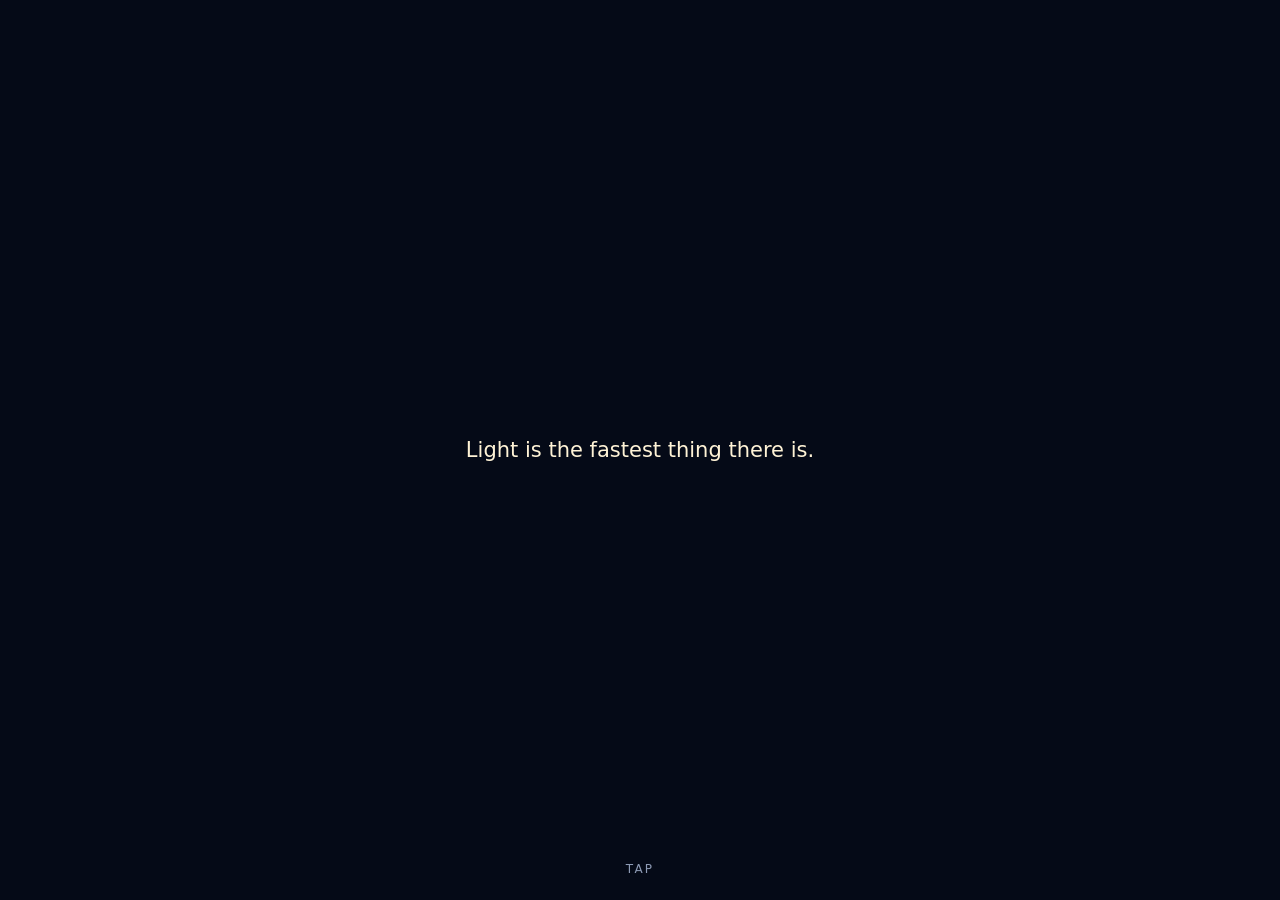
==== lightlag.html @ 833a3158 "LIGHT LAG initial build: sim port, renderer, 8 levels, finale, tests" ====
<!doctype html>
<html lang="en">
<head>
<meta charset="utf-8">
<meta name="viewport" content="width=device-width, initial-scale=1, maximum-scale=1, user-scalable=no, viewport-fit=cover">
<meta name="color-scheme" content="dark">
<title>LIGHT LAG</title>
<style>
:root {
  --bg: #050a17; --panel: #0c1428; --panel2: #121c35; --line: rgba(160,185,230,0.16);
  --text: #dfe6f2; --dim: #8e9bb5; --gold: #f3d68c; --home: #fff3d6; --violet: #b993ff; --teal: #4fd8c8;
  --amber: #ffb547; --blue: #a8d2ff;
  --sat: env(safe-area-inset-top, 0px); --sab: env(safe-area-inset-bottom, 0px);
  --sal: env(safe-area-inset-left, 0px); --sar: env(safe-area-inset-right, 0px);
}
* { box-sizing: border-box; -webkit-tap-highlight-color: transparent; }
html, body { margin: 0; height: 100%; background: var(--bg); color: var(--text); overflow: hidden; }
body { font: 15px/1.4 system-ui, -apple-system, "Segoe UI", Roboto, "Helvetica Neue", sans-serif; -webkit-user-select: none; user-select: none; touch-action: manipulation; overscroll-behavior: none; }
button { font: inherit; color: inherit; background: none; border: 0; padding: 0; cursor: pointer; touch-action: manipulation; }
button:disabled { cursor: default; opacity: 0.4; }
.hidden { display: none !important; }
#app { position: fixed; inset: 0; display: flex; flex-direction: column; padding: var(--sat) var(--sar) var(--sab) var(--sal); max-width: 560px; margin: 0 auto; }
#top { height: 48px; flex: none; display: flex; align-items: center; gap: 8px; padding: 0 4px 0 12px; }
#lvlname { flex: 1; min-width: 0; text-align: left; font-weight: 650; font-size: 15px; white-space: nowrap; overflow: hidden; text-overflow: ellipsis; height: 44px; }
#lvlname .n { color: var(--dim); font-weight: 500; margin-right: 6px; }
#year { font-variant-numeric: tabular-nums; letter-spacing: 0.08em; font-size: 13px; color: var(--dim); white-space: nowrap; }
#year b { color: var(--home); font-size: 18px; letter-spacing: 0.02em; margin-left: 2px; display: inline-block; min-width: 2ch; text-align: right; }
#year.bump b { animation: bump 0.4s ease; }
@keyframes bump { 0% { transform: translateY(-4px); opacity: 0.2; } 100% { transform: none; opacity: 1; } }
.iconbtn { width: 44px; height: 44px; font-size: 20px; border-radius: 12px; }
.iconbtn:active { background: var(--panel2); }
#obj { flex: none; text-align: left; padding: 2px 14px 6px; min-height: 30px; color: var(--text); font-size: 15px; }
#obj .i { color: var(--dim); font-size: 13px; margin-left: 4px; border: 1px solid var(--line); border-radius: 9px; padding: 0 6px; }
#boardwrap { flex: 1 1 auto; min-height: 160px; position: relative; display: flex; align-items: center; justify-content: center; }
#board { display: block; touch-action: none; }
#coach { position: absolute; left: 10px; right: 10px; top: 4px; background: rgba(12,20,40,0.94); border: 1px solid rgba(255,243,214,0.35); color: var(--home); border-radius: 14px; padding: 10px 14px; font-size: 15px; line-height: 1.35; box-shadow: 0 6px 24px rgba(0,0,0,0.5); animation: fadein 0.3s ease; z-index: 2; }
#coach .more { display: block; color: var(--dim); font-size: 12px; margin-top: 4px; letter-spacing: 0.04em; }
#coach.tap { cursor: pointer; }
#toast { position: absolute; bottom: 6px; left: 50%; transform: translateX(-50%); background: rgba(12,20,40,0.94); border: 1px solid var(--line); border-radius: 12px; padding: 8px 12px; font-size: 15px; color: var(--text); max-width: 92%; text-align: center; pointer-events: none; animation: fadein 0.2s ease; z-index: 2; }
@keyframes fadein { from { opacity: 0; transform: translateY(4px); } to { opacity: 1; } }
#toast { transform: translateX(-50%); }
#dock { flex: none; padding: 4px 10px 8px; display: flex; flex-direction: column; gap: 6px; }
#log { display: flex; align-items: center; gap: 8px; text-align: left; min-height: 44px; padding: 4px 8px; border-radius: 12px; background: rgba(12,20,40,0.6); border: 1px solid var(--line); }
#log .sym { color: var(--home); opacity: 0.8; flex: none; }
#logtext { flex: 1; min-width: 0; font-size: 15px; color: #c9d3e6; line-height: 1.3; display: -webkit-box; -webkit-line-clamp: 2; -webkit-box-orient: vertical; overflow: hidden; }
#logtext.fresh { animation: fadein 0.35s ease; }
#logact:empty { display: none; }
#logact { flex: none; }
#logact button { min-height: 36px; padding: 0 10px; border-radius: 10px; background: var(--home); color: #1b1408; font-weight: 700; font-size: 13px; }
#outbox, #chips { display: flex; flex-wrap: nowrap; gap: 6px; overflow-x: auto; scrollbar-width: none; -webkit-overflow-scrolling: touch; }
#outbox::-webkit-scrollbar, #chips::-webkit-scrollbar { display: none; }
#outbox > *, #chips > * { flex: none; }
#chips > .answerBtn { flex: 1; }
#outbox:empty, #chips:empty { display: none; }
.chip { min-height: 44px; min-width: 44px; justify-content: center; padding: 0 14px; border-radius: 22px; border: 1px solid var(--line); background: var(--panel); font-size: 15px; font-weight: 600; display: inline-flex; align-items: center; gap: 6px; }
.chip.on { background: var(--gold); color: #241a00; border-color: var(--gold); }
.chip.violet { border-color: rgba(185,147,255,0.6); color: #e2d4ff; }
.chip.violet.on { background: var(--violet); color: #1b0f33; }
.chip.blue { border-color: rgba(168,210,255,0.6); color: var(--blue); }
.chip.out { background: rgba(243,214,140,0.08); border-color: rgba(243,214,140,0.45); color: var(--gold); font-weight: 600; padding-right: 4px; }
.chip.out .x { width: 36px; height: 36px; display: inline-flex; align-items: center; justify-content: center; border-radius: 18px; color: var(--dim); font-size: 16px; }
.chip.out .x:active { background: rgba(255,255,255,0.08); }
.chip:active { filter: brightness(1.25); }
#primaryRow { display: flex; gap: 8px; }
.primary { flex: 1; height: 54px; border-radius: 16px; background: var(--home); color: #1b1408; font-weight: 800; font-size: 17px; letter-spacing: 0.08em; box-shadow: 0 0 0 1px rgba(255,243,214,0.4), 0 6px 22px rgba(255,236,200,0.12); }
.primary.tx { background: var(--gold); }
.primary.pend { background: #dbe8ff; }
.primary.listen { background: #c9f2dd; }
.primary.pulse { animation: pulse 1.2s ease-in-out infinite; }
@keyframes pulse { 50% { box-shadow: 0 0 0 4px rgba(255,243,214,0.55), 0 0 28px rgba(255,236,200,0.4); } }
.primary:active { transform: scale(0.985); }
.secondary { width: 64px; height: 54px; border-radius: 16px; background: var(--panel2); border: 1px solid var(--line); font-size: 15px; letter-spacing: -0.1em; color: var(--home); }
.answerBtn { height: 48px; border-radius: 14px; border: 1px solid rgba(168,210,255,0.6); color: var(--blue); background: rgba(168,210,255,0.08); font-weight: 700; letter-spacing: 0.04em; width: 100%; }
/* sheet */
#sheetBack { position: fixed; inset: 0; background: rgba(0,0,0,0.45); z-index: 10; animation: fadein 0.2s ease; }
#sheet { position: fixed; left: 0; right: 0; bottom: 0; z-index: 11; max-width: 560px; margin: 0 auto; max-height: 72%; display: flex; flex-direction: column; background: var(--panel); border-top: 1px solid var(--line); border-radius: 20px 20px 0 0; padding: 6px 16px calc(14px + var(--sab)); animation: up 0.25s cubic-bezier(.2,.8,.2,1); box-shadow: 0 -10px 40px rgba(0,0,0,0.5); }
@keyframes up { from { transform: translateY(40px); opacity: 0; } to { transform: none; opacity: 1; } }
#sheetGrip { width: 40px; height: 4px; border-radius: 2px; background: var(--line); margin: 4px auto 10px; flex: none; }
#sheetBody { overflow-y: auto; -webkit-overflow-scrolling: touch; user-select: text; -webkit-user-select: text; }
#sheetBody h2 { font-size: 18px; margin: 2px 0 6px; font-weight: 700; }
#sheetBody h2 .k { font-size: 12px; font-weight: 600; letter-spacing: 0.1em; color: var(--dim); display: block; margin-bottom: 2px; text-transform: uppercase; }
#sheetBody p { margin: 6px 0; color: #c9d3e6; }
#sheetBody .age { color: var(--home); }
#sheetBody .rule { border-left: 2px solid var(--violet); padding-left: 10px; color: #e2d4ff; }
#sheetBody .tagline { color: var(--gold); font-size: 14px; }
.menu { display: flex; flex-direction: column; gap: 6px; }
.menu button, .sheetBtn { min-height: 48px; text-align: left; padding: 0 14px; border-radius: 12px; background: var(--panel2); border: 1px solid var(--line); font-size: 15px; display: flex; align-items: center; justify-content: space-between; }
.menu button .v { color: var(--dim); font-size: 14px; }
.btnrow { display: flex; gap: 8px; margin-top: 12px; }
.btnrow button { flex: 1; min-height: 50px; border-radius: 14px; font-weight: 700; background: var(--panel2); border: 1px solid var(--line); }
.btnrow button.go { background: var(--home); color: #1b1408; border-color: transparent; }
.btnrow button.blue { background: var(--blue); color: #0b1a2e; border-color: transparent; }
.loglist { font-size: 14px; }
.loglist div { padding: 6px 0; border-bottom: 1px solid rgba(160,185,230,0.07); color: #c9d3e6; }
.loglist .y { color: var(--dim); font-variant-numeric: tabular-nums; font-size: 12px; margin-right: 8px; }
.codex div { padding: 8px 0; border-bottom: 1px solid rgba(160,185,230,0.07); }
.codex b { display: block; color: var(--home); font-size: 14px; }
.codex .locked { color: var(--dim); }
.lv { display: flex; flex-direction: column; gap: 6px; }
.lv button { min-height: 50px; text-align: left; padding: 0 14px; border-radius: 12px; background: var(--panel2); border: 1px solid var(--line); display: flex; align-items: center; gap: 10px; }
.lv .act { font-size: 11px; letter-spacing: 0.12em; color: var(--dim); margin: 8px 0 0 4px; text-transform: uppercase; }
.lv .num { color: var(--dim); width: 1.4em; font-variant-numeric: tabular-nums; }
.lv .done { margin-left: auto; color: var(--teal); }
.hints p { padding: 8px 12px; background: var(--panel2); border-radius: 10px; }
/* overlay cards */
#overlay { position: fixed; inset: 0; z-index: 20; background: var(--bg); display: flex; flex-direction: column; align-items: center; justify-content: center; padding: calc(24px + var(--sat)) 24px calc(24px + var(--sab)); text-align: center; animation: fadein 0.4s ease; }
#overlay.tapcard { cursor: pointer; }
.card { max-width: 420px; width: 100%; display: flex; flex-direction: column; align-items: center; gap: 14px; }
.card .line { font-size: 21px; line-height: 1.35; color: var(--home); animation: fadein 0.8s ease both; font-weight: 400; }
.card .sub { font-size: 16px; color: #c9d3e6; animation: fadein 0.8s ease both; }
.card .kicker { font-size: 12px; letter-spacing: 0.22em; color: var(--dim); text-transform: uppercase; }
.card .title { font-size: 40px; letter-spacing: 0.32em; font-weight: 300; color: var(--home); margin-right: -0.32em; text-shadow: 0 0 30px rgba(255,236,200,0.35); }
.card .ttl2 { font-size: 26px; font-weight: 600; color: var(--home); }
.tapmore { position: absolute; bottom: calc(22px + var(--sab)); left: 0; right: 0; font-size: 12px; letter-spacing: 0.18em; color: var(--dim); text-transform: uppercase; animation: breathe 2.4s ease-in-out infinite; }
@keyframes breathe { 50% { opacity: 0.35; } }
.bigbtn { min-height: 54px; padding: 0 28px; border-radius: 16px; background: var(--home); color: #1b1408; font-weight: 800; letter-spacing: 0.08em; font-size: 16px; }
.ghostbtn { min-height: 48px; padding: 0 18px; border-radius: 14px; border: 1px solid var(--line); color: var(--text); }
.win { max-width: 440px; width: 100%; display: flex; flex-direction: column; gap: 10px; align-items: stretch; max-height: 100%; overflow-y: auto; justify-content: center; }
.win .head { font-size: 13px; letter-spacing: 0.22em; color: var(--teal); text-transform: uppercase; }
.win .when { font-size: 18px; color: var(--home); line-height: 1.35; }
.win .when b { color: var(--gold); font-weight: 700; }
.win .end { font-size: 15px; color: #c9d3e6; font-style: italic; }
.replay { position: relative; width: 100%; flex: 0 1 auto; display: flex; flex-direction: column; gap: 8px; align-items: center; }
.replay canvas { border-radius: 14px; background: #050a17; border: 1px solid var(--line); }
.seg { display: flex; border: 1px solid var(--line); border-radius: 12px; overflow: hidden; }
.seg button { min-height: 40px; padding: 0 12px; font-size: 12px; font-weight: 700; letter-spacing: 0.1em; color: var(--dim); }
.seg button.on { background: var(--panel2); color: var(--home); }
.scrub { display: flex; align-items: center; gap: 10px; width: 100%; }
.scrub input { flex: 1; accent-color: #fff3d6; height: 32px; }
.scrub .y { font-variant-numeric: tabular-nums; font-size: 13px; color: var(--dim); min-width: 5.5em; text-align: right; }
.rlabel { font-size: 12px; color: var(--dim); min-height: 1.2em; }
.stampwrap { position: relative; padding: 26px 22px; border: 1px solid var(--line); border-radius: 6px; background: #0b1224; width: 100%; max-width: 360px; text-align: left; }
.stampwrap .doc { font-family: ui-monospace, Menlo, Consolas, monospace; font-size: 13px; color: #b9c4d9; line-height: 1.6; }
.stamp { position: absolute; right: 12px; top: 40%; transform: rotate(-12deg) scale(1); border: 3px solid currentColor; color: #ff9d8a; padding: 6px 10px; font-weight: 900; letter-spacing: 0.12em; font-size: 17px; border-radius: 6px; animation: stamp 0.45s cubic-bezier(.3,1.6,.5,1) both; animation-delay: 0.6s; background: rgba(11,18,36,0.6); }
.stamp.blue { color: #9fd0ff; } .stamp.gold { color: var(--gold); }
@keyframes stamp { from { transform: rotate(-12deg) scale(2.4); opacity: 0; } to { transform: rotate(-12deg) scale(1); opacity: 1; } }
.wave { width: 100%; max-width: 360px; height: 80px; }
.caption { font-size: 14px; color: var(--dim); font-style: italic; }
.found { font-size: 13px; letter-spacing: 0.14em; color: var(--teal); text-transform: uppercase; }
.credits .line { font-size: 17px; }
.credits .title { font-size: 34px; }
@media (prefers-reduced-motion: reduce) { * { animation-duration: 0.01ms !important; animation-iteration-count: 1 !important; } }
body.reduced * { animation-duration: 0.01ms !important; animation-iteration-count: 1 !important; }
@media (max-height: 620px) { #obj { min-height: 24px; padding-bottom: 2px; } .primary, .secondary { height: 48px; } #log { min-height: 44px; } }

</style>
</head>
<body>
<div id="app">
  <header id="top">
    <button id="lvlname" class="ghost" aria-label="Level"></button>
    <div id="year" aria-live="polite">YEAR <b>0</b></div>
    <button id="menuBtn" class="iconbtn" aria-label="Menu">&#9776;</button>
  </header>
  <button id="obj" class="ghost"></button>
  <div id="boardwrap">
    <canvas id="board" aria-label="Board"></canvas>
    <div id="coach" class="hidden"></div>
    <div id="toast" class="hidden"></div>
  </div>
  <div id="dock">
    <button id="log" class="ghost"><span class="sym">&#8961;</span><span id="logtext"></span><span id="logact"></span></button>
    <div id="outbox"></div>
    <div id="chips"></div>
    <div id="primaryRow">
      <button id="primary" class="primary">WAIT &#9656;</button>
      <button id="ff" class="secondary" aria-label="Until news">&#9656;&#9656;</button>
    </div>
  </div>
</div>
<div id="sheetBack" class="hidden"></div>
<div id="sheet" class="hidden" role="dialog"><div id="sheetGrip"></div><div id="sheetBody"></div></div>
<div id="overlay" class="hidden"></div>
<script>
"use strict";
const LEVELS_JSON = [{"n":1,"act":1,"name":"As It Was","R":4,"drones":{"A":[-1,1]},"derelicts":[{"id":"D1","pos":[2,-3],"dir":"SE","period":3,"first":2},{"id":"D2","pos":[-4,5],"dir":"NE","period":3,"first":8}],"objective":{"type":"tag_any","text":"Tag a derelict."},"test_plans":{"naive: aim at what you see":[[0,"MOVE","A",[2,-4]]],"naive, then corrected at y2":[[0,"MOVE","A",[2,-4]],[2,"MOVE","A",[2,-1]]],"reference: wait for projection":[[2,"MOVE","A",[2,0]]],"second chance only (D2)":[[0,"MOVE","A",[2,-4]],[12,"MOVE","A",[2,-1]]]}},{"n":2,"act":1,"name":"Closer Than It Looks","R":4,"drones":{"A":[-1,0],"B":[-2,4]},"derelicts":[{"id":"D1","pos":[1,-4],"dir":"SE","period":3,"first":3},{"id":"D2","pos":[1,0],"dir":"SW","period":3,"first":3}],"watchers":[{"id":"m0","pos":[-3,-1],"kind":"mirror","hidden":true}],"objective":{"type":"tag","ids":["D1","D2"],"text":"Tag both derelicts."},"test_plans":{"naive: aim at what you see (y5)":[[5,"MOVE","A",[1,-3]],[5,"MOVE","B",[-1,2]]],"reference":[[6,"MOVE","B",[-3,4]],[7,"MOVE","A",[1,0]]]}},{"n":3,"act":1,"name":"Chorus","R":4,"drones":{"A":[-1,0],"B":[2,2]},"receivers":[{"id":"X","cell":[3,-1],"need":2}],"watchers":[{"id":"m1","pos":[-2,-1],"kind":"mirror","hidden":true}],"objective":{"type":"rec","id":"X","text":"Wake the old relay: two signals must reach it in the same year."},"test_plans":{"naive: flash both now":[[0,"FLASH","A",null],[0,"FLASH","B",null]],"reference":[[0,"FLASH","B",null],[2,"FLASH","A",null]]}},{"n":4,"act":1,"name":"Filed Noise","R":4,"drones":{"A":[0,-2],"B":[-2,3],"C":[3,1]},"derelicts":[{"id":"D","pos":[-3,-1],"dir":"E","period":3,"first":2}],"receivers":[{"id":"X","ride":"D","need":3}],"watchers":[{"id":"m2","pos":[-3,0],"kind":"mirror","hidden":true},{"id":"m3","pos":[2,2],"kind":"mirror","hidden":true}],"objective":{"type":"rec","id":"X","text":"A relay rides this derelict. Three signals, one year."},"test_plans":{"naive: flash all at y5":[[5,"FLASH","A",null],[5,"FLASH","B",null],[5,"FLASH","C",null]],"reference (sends after projection)":[[5,"FLASH","C",null],[6,"FLASH","B",null],[9,"FLASH","A",null]]}},{"n":5,"act":2,"name":"Standing","R":4,"drones":{},"watchers":[{"id":"P","pos":[3,-3],"kind":"precedent"},{"id":"S","pos":[-3,1],"kind":"sign"}],"objective":{"type":"sign","text":"Ask both watchers. Collect both signatures."},"test_plans":{"naive: ask both at once":[[0,"PING","HOME","P"],[0,"PING","HOME","S"]],"wrong order":[[0,"PING","HOME","S"],[1,"PING","HOME","P"]],"reference":[[0,"PING","HOME","P"],[1,"PING","HOME","S"]]}},{"n":6,"act":2,"name":"No Universal Now","R":4,"drones":{"X":[4,-4],"Y":[0,-1]},"watchers":[{"id":"P","pos":[3,-3],"kind":"precedent"},{"id":"Q","pos":[0,-3],"kind":"precedent"}],"objective":{"type":"sign","text":"Each insists on being asked first. Satisfy both."},"test_plans":{"naive: both drones now":[[0,"FLASH","X","P"],[0,"FLASH","Y","Q"]],"Home asks both, P first":[[0,"PING","HOME","P"],[1,"PING","HOME","Q"]],"Home asks both, Q first":[[0,"PING","HOME","Q"],[1,"PING","HOME","P"]],"one drone does both":[[0,"FLASH","X","P"],[0,"MOVE","X",[1,-3]],[9,"FLASH","X","Q"]],"reference":[[0,"FLASH","X","P"],[2,"FLASH","Y","Q"]],"alt: drone + Home":[[0,"FLASH","X","P"],[3,"PING","HOME","Q"]]}},{"n":7,"act":2,"name":"The Knot","R":4,"drones":{"X":[2,-4],"Y":[0,-1],"Z":[4,-1]},"watchers":[{"id":"P","pos":[2,-3],"kind":"precedent"},{"id":"Q","pos":[0,-2],"kind":"precedent"},{"id":"R","pos":[3,-1],"kind":"precedent","split":{"tick":6,"id":"R2","pos":[3,0],"kind":"sign"}}],"objective":{"type":"sign","text":"Three precedents. Every party must sign."},"test_plans":{"naive: all three now":[[0,"FLASH","X","P"],[0,"FLASH","Y","Q"],[0,"FLASH","Z","R"]],"solve P,Q,R but miss the split":[[0,"FLASH","X","P"],[3,"FLASH","Y","Q"],[0,"FLASH","Z","R"]],"reference":[[0,"FLASH","X","P"],[3,"FLASH","Y","Q"],[0,"FLASH","Z","R"],[9,"PING","HOME","R2"]]}}];
// LIGHT LAG — rules simulator. Faithful port of reference/sim.py, plus two
// finale-only extensions (STANDING orders and the independent drone's own
// answer). Pure functions; no DOM. Shared by the game and the node tests.
const SIM = (() => {
  const DIRS = { E: [1, 0], NE: [1, -1], NW: [0, -1], W: [-1, 0], SW: [-1, 1], SE: [0, 1] };
  const HOME = [0, 0];
  const DRONE_STEP = 2;

  const eq = (a, b) => !!a && !!b && a[0] === b[0] && a[1] === b[1];
  function dist(a, b) {
    const dq = a[0] - b[0], dr = a[1] - b[1];
    return Math.max(Math.abs(dq), Math.abs(dr), Math.abs(dq + dr));
  }
  const ring = (p) => dist(p, HOME);
  // Python's round(): half to even
  function pyRound(x) {
    const f = Math.floor(x), d = x - f;
    if (d > 0.5) return f + 1;
    if (d < 0.5) return f;
    return f % 2 === 0 ? f : f + 1;
  }
  function cubeRound(x, y, z) {
    let rx = pyRound(x), ry = pyRound(y), rz = pyRound(z);
    const dx = Math.abs(rx - x), dy = Math.abs(ry - y), dz = Math.abs(rz - z);
    if (dx > dy && dx > dz) rx = -ry - rz;
    else if (dy > dz) ry = -rx - rz;
    else rz = -rx - ry;
    return [rx + 0, rz + 0];
  }
  function stepToward(a, b) {
    const n = dist(a, b);
    if (n === 0) return a;
    const ax = a[0] + 1e-6, az = a[1] + 2e-6, ay = -ax - az;
    const bx = b[0] + 1e-6, bz = b[1] + 2e-6, by = -bx - bz;
    const t = 1.0 / n;
    return cubeRound(ax + (bx - ax) * t, ay + (by - ay) * t, az + (bz - az) * t);
  }
  function path(a, b) {
    const out = [a];
    while (!eq(out[out.length - 1], b)) out.push(stepToward(out[out.length - 1], b));
    return out;
  }

  // plan: array of {t, kind, who, arg} or [t, kind, who, arg]
  //   MOVE who=drone arg=[q,r] · FLASH who=drone arg=null|watcherId
  //   PING who='HOME' arg=watcherId · STANDING who=drone (finale)
  function simulate(level, planIn, T = 80) {
    const R = level.R;
    const plan = (planIn || []).map((x) => Array.isArray(x) ? { t: x[0], kind: x[1], who: x[2], arg: x[3] } : x);
    const drones = Object.entries(level.drones || {}).map(([k, v]) => ({ id: k, pos: [v[0], v[1]], target: null, next: null, indep: null, arrivedAt: null }));
    const D = Object.fromEntries(drones.map((d) => [d.id, d]));
    const ders = (level.derelicts || []).map((d) => ({ id: d.id, pos: [d.pos[0], d.pos[1]], dir: DIRS[d.dir], p: d.period, next: d.first, gone: false, tagged: null, entered: ring(d.pos) <= R }));
    const recs = (level.receivers || []).map((r) => Object.assign({}, r, { active: null }));
    const wat = (level.watchers || []).map((w) => ({ id: w.id, pos: [w.pos[0], w.pos[1]], kind: w.kind, signed: null, offended: null, born: 0, split: w.split || null, hidden: !!w.hidden }));
    const W = Object.fromEntries(wat.map((w) => [w.id, w]));
    const pulses = [], events = [], arrivals = [], received = new Set(), hist = {};
    const planned = {};
    for (const o of plan) (planned[o.t] = planned[o.t] || []).push(o);

    const derById = Object.fromEntries(ders.map((d) => [d.id, d]));
    const recPos = (r) => {
      if (r.cell) return r.cell;
      const d = derById[r.ride];
      return d.gone ? null : d.pos;
    };
    const H = (key) => (hist[key] = hist[key] || {});
    function record(t) {
      for (const d of drones) H('drone:' + d.id)[t] = d.pos;
      for (const d of ders) if (!d.gone && ring(d.pos) <= R) H('der:' + d.id)[t] = d.pos;
      for (const w of wat) if (w.born <= t) H('wat:' + w.id)[t] = w.pos;
    }
    function emitHome(t) {
      for (const o of planned[t] || []) {
        if (o.kind === 'MOVE' || o.kind === 'FLASH' || o.kind === 'STANDING') {
          pulses.push({ src: HOME, t, kind: 'order', to: o.who, payload: [o.kind, o.arg], sent: t, from: 'HOME' });
        } else if (o.kind === 'PING') {
          pulses.push({ src: HOME, t, kind: 'signal', to: o.arg, payload: 'HOME', sent: t, from: 'HOME' });
          events.push({ t, pos: HOME, type: 'flash', data: ['HOME', o.arg], sent: t });
        }
      }
    }
    function arrivalsAt(t) {
      const sigAtRec = {}, watIn = {};
      let changed = true;
      while (changed) {
        changed = false;
        const targets = [];
        for (const d of drones) targets.push(['drone', d.id, d.pos]);
        for (const w of wat) if (w.born <= t) targets.push(['wat', w.id, w.pos]);
        for (const r of recs) { const p = recPos(r); if (p) targets.push(['rec', r.id, p]); }
        const snap = pulses.slice();
        for (let i = 0; i < snap.length; i++) {
          const p = snap[i];
          if (p.t > t) continue;
          for (const [typ, k, pos] of targets) {
            const key = i + '|' + typ + '|' + k;
            if (received.has(key)) continue;
            if (t - p.t >= dist(p.src, pos)) {
              received.add(key);
              if (typ === 'wat' && p.t + dist(p.src, pos) < W[k].born) continue;
              changed = true;
              arrivals.push({ i, typ, k, t });
              if (typ === 'drone' && p.kind === 'order' && p.to === k) {
                const [kind, arg] = p.payload; const d = D[k];
                if (d.indep !== null) { events.push({ t, pos: d.pos, type: 'declined', data: [k, kind], sent: p.sent }); continue; }
                events.push({ t, pos: d.pos, type: 'order_rx', data: [k, kind], sent: p.sent });
                if (kind === 'FLASH') {
                  pulses.push({ src: d.pos, t, kind: 'signal', to: arg, payload: k, sent: p.sent, from: k });
                  events.push({ t, pos: d.pos, type: 'flash', data: [k, arg], sent: p.sent });
                } else if (kind === 'STANDING') {
                  d.indep = t; d.target = level.standing.target; d.next = t + DRONE_STEP;
                  events.push({ t, pos: d.pos, type: 'standing', data: [k], sent: p.sent });
                  if (eq(d.pos, d.target)) { d.target = null; d.arrivedAt = t; }
                } else {
                  d.target = arg; d.next = t + DRONE_STEP;
                }
              } else if (typ === 'rec' && p.kind === 'signal' && p.to === null) {
                (sigAtRec[k] = sigAtRec[k] || []).push(i);
              } else if (typ === 'wat') {
                (watIn[k] = watIn[k] || []).push(p);
              }
            }
          }
        }
      }
      for (const r of recs) {
        const lst = sigAtRec[r.id];
        if (lst && r.active === null && lst.length >= r.need) { r.active = t; events.push({ t, pos: recPos(r), type: 'rec_on', data: r.id }); }
      }
      for (const w of wat) {
        const plist = watIn[w.id];
        if (!plist) continue;
        events.push({ t, pos: w.pos, type: 'glint', data: w.id });
        if ((w.kind !== 'sign' && w.kind !== 'precedent') || w.signed !== null || w.offended !== null) continue;
        const mine = plist.filter((p) => p.kind === 'signal' && p.to === w.id);
        const others = plist.filter((p) => p.kind === 'signal' && p.to !== null && p.to !== w.id);
        if (w.kind === 'precedent' && others.length) {
          w.offended = t;
          events.push({ t, pos: w.pos, type: 'offended', data: w.id, cause: others.map((p) => p.sent), tie: mine.length > 0 });
        } else if (mine.length) {
          w.signed = t; events.push({ t, pos: w.pos, type: 'sign', data: w.id });
        }
      }
    }

    // Prehistory
    for (let tau = -3 * R; tau < 0; tau++) {
      for (const d of drones) H('drone:' + d.id)[tau] = d.pos;
      for (const w of wat) H('wat:' + w.id)[tau] = w.pos;
      for (const d of ders) {
        let steps = 0;
        for (let s = d.next - d.p; s > tau; s -= d.p) if (s <= 0) steps++;
        const pos = [d.pos[0] - d.dir[0] * steps, d.pos[1] - d.dir[1] * steps];
        if (ring(pos) <= R) H('der:' + d.id)[tau] = pos;
      }
    }
    record(0); emitHome(0); arrivalsAt(0);
    for (let t = 1; t <= T; t++) {
      const prev = Object.fromEntries(drones.map((d) => [d.id, d.pos]));
      const prevd = Object.fromEntries(ders.map((d) => [d.id, d.pos]));
      for (const d of ders) {
        if (!d.gone && d.next === t) {
          d.pos = [d.pos[0] + d.dir[0], d.pos[1] + d.dir[1]]; d.next += d.p;
          if (ring(d.pos) <= R) d.entered = true;
          else if (d.entered) { d.gone = true; events.push({ t, pos: prevd[d.id], type: 'exit', data: d.id }); }
        }
      }
      for (const d of drones) {
        if (d.target !== null && d.next === t) {
          d.pos = stepToward(d.pos, d.target); d.next += DRONE_STEP;
          if (eq(d.pos, d.target)) { d.target = null; if (d.indep !== null) d.arrivedAt = t; }
        }
      }
      for (const w of wat.slice()) {
        const s = w.split;
        if (s && s.tick === t) {
          const c = { id: s.id, pos: s.pos, kind: s.kind, signed: null, offended: null, born: t, split: null, hidden: false, parent: w.id };
          wat.push(c); W[c.id] = c;
          events.push({ t, pos: s.pos, type: 'split', data: [w.id, s.id] });
        }
      }
      // finale: an independent drone answers after listening
      for (const d of drones) {
        if (d.indep !== null && d.arrivedAt !== null && level.standing && t === d.arrivedAt + level.standing.listen) {
          pulses.push({ src: d.pos, t, kind: 'signal', to: level.standing.to, payload: d.id, sent: null, from: d.id, standing: true });
          events.push({ t, pos: d.pos, type: 'flash', data: [d.id, level.standing.to], standing: true });
        }
      }
      emitHome(t); arrivalsAt(t);
      for (const d of ders) {
        if (d.gone || d.tagged !== null) continue;
        for (const dr of drones) {
          if (eq(dr.pos, d.pos) || (eq(dr.pos, prevd[d.id]) && eq(prev[dr.id], d.pos))) {
            d.tagged = t; events.push({ t, pos: d.pos, type: 'tag', data: [d.id, dr.id] }); break;
          }
        }
      }
      record(t);
    }
    return { events, arrivals, pulses, hist, drones, ders, recs, wat };
  }

  const seenTick = (ev) => ev.t + ring(ev.pos);

  const sortedTicks = (h) => h.__ticks || Object.defineProperty(h, '__ticks', { value: Object.keys(h).map(Number).sort((a, b) => a - b) }).__ticks;
  function seenPos(h, now) {
    if (!h) return null;
    let best = null;
    for (const tau of sortedTicks(h)) if (tau + ring(h[tau]) <= now) best = tau;
    return best === null ? null : [best, h[best]];
  }

  function outcome(level, plan, T = 80, res) {
    res = res || simulate(level, plan, T);
    const ev = res.events, obj = level.objective, req = [];
    if (obj.type === 'tag_any') {
      const e = ev.filter((x) => x.type === 'tag');
      if (!e.length) return null;
      req.push(e.reduce((a, b) => (seenTick(b) < seenTick(a) ? b : a)));
    } else if (obj.type === 'tag') {
      for (const id of obj.ids) {
        const e = ev.find((x) => x.type === 'tag' && x.data[0] === id);
        if (!e) return null; req.push(e);
      }
    } else if (obj.type === 'rec') {
      const e = ev.find((x) => x.type === 'rec_on' && x.data === obj.id);
      if (!e) return null; req.push(e);
    } else if (obj.type === 'sign') {
      for (const w of res.wat) {
        if (w.kind === 'sign' || w.kind === 'precedent') {
          const e = ev.find((x) => x.type === 'sign' && x.data === w.id);
          if (!e) return null; req.push(e);
        }
      }
    } else return null;
    const last = req.reduce((a, b) => (seenTick(b) > seenTick(a) ? b : a));
    return { confirmed_at_home: seenTick(last), happened_at: last.t, lag: seenTick(last) - last.t, req };
  }

  function firstSeenMove(level, derId, horizon = 60) {
    const res = simulate(level, [], horizon);
    const h = res.hist['der:' + derId] || {};
    let first = null;
    for (let n = 0; n < horizon; n++) {
      const s = seenPos(h, n);
      if (!s) continue;
      if (first === null) first = s[1];
      else if (!eq(s[1], first)) return n;
    }
    return null;
  }

  return { DIRS, HOME, DRONE_STEP, eq, dist, ring, stepToward, path, simulate, seenTick, seenPos, outcome, firstSeenMove };
})();
if (typeof module !== 'undefined') module.exports = SIM;

// LIGHT LAG — finale (Act III) timeline. Pure: derived from the sim result of
// the finale level + the committed plan. W reacts only to what reaches it.
const FIN = (() => {
  const S = (typeof SIM !== 'undefined') ? SIM : require('./sim.js');
  const W = [5, -3], WR = 5;
  const CALLS = [5, 7, 9, 11, 13, 15, 17, 19];
  const NOTYET = [8, 11, 14, 17, 20, 23, 26];
  const PROBE_LAUNCH = 22, HOLD_AT = 25, HOLD_END = 30;

  function decisive(plan) {
    return plan.filter((o) => (o.kind === 'PING' && o.arg === 'W') || (o.kind === 'FLASH' && o.arg === 'W') || o.kind === 'STANDING');
  }
  function analyse(level, plan, res) {
    res = res || S.simulate(level, plan, 70);
    // first answer to physically reach W
    let first = null;
    for (const p of res.pulses) {
      if (p.kind !== 'signal' || p.to !== 'W') continue;
      const arrive = p.t + S.dist(p.src, W);
      if (!first || arrive < first.arrive) first = { arrive, p };
    }
    const A = first ? first.arrive : null;
    const kind = !first ? null : first.p.standing ? 'delegate' : 'answer';
    const calls = CALLS.filter((c) => A === null || c < A);
    const probe = A === null || A > PROBE_LAUNCH;
    let endSeen = null, replyEmit = null, forward = null;
    if (A !== null) {
      replyEmit = A + 1;
      if (kind === 'answer') endSeen = replyEmit + WR;
      else {
        const vpos = res.hist['drone:' + first.p.from][replyEmit] || first.p.src;
        const rx = replyEmit + S.dist(W, vpos);
        forward = { t: rx, pos: vpos };
        endSeen = rx + S.ring(vpos);
      }
    }
    const dec = decisive(plan);
    const sentYear = dec.length ? Math.min(...dec.map((o) => o.t)) : null;
    // standing: when Home calculates the order reached V (V's dashed outline vanishes)
    const st = res.events.find((e) => e.type === 'standing');
    return { A, kind, calls, probe, replyEmit, endSeen, forward, sentYear, standingAt: st ? st.t : null, standingSeen: st ? S.seenTick(st) : null, first };
  }
  // where their probe truly is at year t (null before launch)
  function probePos(t) {
    if (t < PROBE_LAUNCH) return null;
    const path = S.path(W, [0, 0]);
    const k = Math.min(path.length - 1, Math.floor((t - PROBE_LAUNCH) / 2));
    return path[k];
  }
  function probeSeen(now) {
    let best = null;
    for (let t = PROBE_LAUNCH; t <= now; t++) { const p = probePos(t); if (t + S.ring(p) <= now) best = [t, p]; }
    return best;
  }
  return { W, WR, CALLS, NOTYET, PROBE_LAUNCH, HOLD_AT, HOLD_END, analyse, decisive, probePos, probeSeen };
})();
if (typeof module !== 'undefined') module.exports = FIN;

// LIGHT LAG — script, text and level extras. Level geometry comes from
// reference/levels.json (injected by build.js as LEVELS_JSON).
const FINALE_LEVEL = {
  n: 8, act: 3, name: 'The Last Required Signature', R: 5,
  drones: { V: [2, -1] }, watchers: [],
  world: { id: 'W', pos: [5, -3] },
  standing: { target: [4, -2], listen: 3, to: 'W' },
  objective: { type: 'finale', text: 'Petition 1: pending.' },
};

const SCRIPT = {
  1: {
    intro: null,
    end: 'Confirmed. It happened two years ago. You found out just now. This will keep happening.',
    hints: ['Wait for the dashed marker.', 'Aim at the dotted track, not the solid image.', 'Re-aim A at the hex just ahead of the dashed marker.'],
    startLog: ['Drone A is one light-year out. A derelict probe is drifting past the top edge.'],
  },
  2: {
    intro: ['Two drones. Two derelicts.', 'Light from the near one is fresh. Light from the far one is not.'],
    end: 'Objects in the past are closer than they appear.',
    glints: ['Faint glint, ring {ring}. Instrument noise. Filed.'],
    hints: ['Use the near drone for the near derelict.', "The far drone's orders take 4 years. Aim far down D2's track.", 'Year 6: move B one hex to its left. Year 7: move A to the hex just right of Home.'],
    startLog: ['Two derelicts. One is very close. One only looks far.'],
  },
  3: {
    intro: ['New order: FLASH.', 'A drone flashes the moment your order reaches it. Not before.'],
    end: 'Sent at different times, from different places, arriving together. That is all harmony is.',
    glints: ['Noise again. Filed.'],
    hints: ['Read the arrival tags on the relay.', 'Make the two numbers match by waiting before you send one.', 'Send B now. Send A in two years.'],
    startLog: ['An old relay, ring 3. It wakes for two signals arriving in the same year. It is particular about the same year.'],
  },
  4: {
    intro: ['The relay is riding a derelict.', 'It will not wait for you.'],
    end: 'Three voices, one year, one moving target. Logged.',
    glints: ['Filed.', 'Same direction as last time? Different. Filed anyway.', 'The noise is very punctual.'],
    hints: ['Pick a year after the projection appears, and work backwards.', 'Send each drone when its tag shows the chosen year.', 'Years 5, 6 and 9: C, then B, then A.'],
    startLog: ['A relay rides that derelict. Tags read "?" until Home has seen it move.'],
    actCard: ['Act I: Home.', 'Everything you saw had already happened.', 'Everything you said arrived late.', 'You did fine.'],
  },
  5: {
    intro: ['Watchers are drawn now. Some of them have rules.', 'Home can speak for itself: tap Home, then ASK, then tap a watcher.'],
    end: 'Two signatures. Neither of them was in a hurry.',
    hints: ['P must hear its own request first.', 'Ask P, then S a year later.'],
    startLog: ['Two neighbours. P will sign only if the first request it hears is addressed to it. S will sign when asked.'],
  },
  6: {
    intro: ['Two precedents. Each insists on being asked first.', "From Home that's impossible: anything you say, they both hear in the same order.", "You'll have to say it from two places."],
    end: 'Each was asked first. Both are correct.',
    codex: 'Each was asked first. Both are correct. It only worked because your two requests were outside each other\'s light cones. For events like that, not even the universe insists on an order.',
    hints: ["One place can't do it.", 'Ask from near P and near Q, close together in time.', 'X asks P now. Y asks Q two years later.'],
    startLog: ['P and Q. Both precedents. Drones X and Y each sit near one of them.'],
  },
  7: {
    intro: ['Three precedents, close together.', 'Every party must sign.'],
    end: "All parties signed. One of them didn't exist when you started asking. That happens more than you'd think.",
    hints: ['The near drone waits for the far ones.', 'Watch R.', "X and Z now, Y at year 3, then ask R\u2032 from Home once you see it."],
    startLog: ['P, Q and R. Precedents, all three. Your drones X, Y and Z are each beside one.'],
    actCard: ['Act II: Neighbours.', 'They have rules.', 'The rules are older than the reasons for them.', 'You were patient.'],
  },
  8: {
    intro: ['Act III', 'The Last Required Signature'],
    hints: [],
    startLog: [],
  },
};

const TEXT = {
  opening: ['Light is the fastest thing there is.', 'It is still slow.', 'Everything you can see has already happened.'],
  scale: [
    '1 hex = 1 light-year. 1 tick = 1 year.',
    'Light crosses one hex per year. Your drones manage half that. Derelicts, old probes on ancient courses, manage a third.',
    'Nothing is faster than light. So everything you see is old, and every order you send arrives late.',
    'Solid shapes: what Home sees (old light). Dashed shapes: what Home has calculated.',
    'Drone clocks run about 13% slow at half light speed. Home has decided not to bring it up.',
  ],
  interstitial: [
    'Reviewing filed noise.',
    'Every glint arrived exactly when an echo of your own voice would have.',
    'Something was listening. Several somethings. They acknowledged every word you sent, politely and faintly, and never interrupted.',
    'I need to reconsider several classifications.',
  ],
  finaleOpen: [
    'Petition 1. Opened before this world had oxygen.',
    'Requires: the consent of its inhabitants.',
    'Their consent cannot be requested without contacting them. That is why it is pending.',
  ],
  credits: ['LIGHT LAG', 'Concept: Vivian', 'Design: Evelyn', 'Build: Oliver', 'Polish: Claude Code', 'For Kane'],
  forestCaption: 'wind through leaves \u00b7 someone breathing behind the microphone \u00b7 a bird nobody can name',
};

const CODEX = {
  dilation: { t: 'Time dilation', b: 'Drone clocks run about 13% slow at 0.5c. Home has decided not to bring it up.' },
  hurry: { t: 'Apparent speed', b: 'Approaching things appear to hurry. Receding things appear to linger. Neither is true. Both are late.' },
  fastdrone: { t: 'Faster than light (not)', b: "Your drone appears to be travelling at the speed of light. It isn't. You're seeing its departure late and its arrival on time." },
  departure: { t: 'Departure', b: 'A drone cannot outrun the news of its own departure.' },
  lightcone: { t: 'No universal now', b: SCRIPT[6].codex },
  noise: { t: 'Instrument noise', b: 'Every glint arrived exactly when an echo of your own voice would have. It was never noise.' },
  split: { t: 'Division', b: 'Requests addressed to a parent do not count for its child. Nobody asks the new ones anything unless someone thinks to.' },
  stale: { t: 'Stale consent', b: 'Their consent was five years old when you heard it. Your answer will be five years old when it arrives. Nobody involved is wrong.' },
};

const ENDINGS = {
  answer: { name: 'The Long Hello', stamp: 'SUPERSEDED BY EVENTS' },
  delegate: { name: 'Standing', stamp: 'TRANSFERRED' },
  hold: { name: 'Pending', stamp: 'PENDING' },
};

// LIGHT LAG — WebAudio synth. Everything here has a visual twin; failure is silent.
const AU = (() => {
  let ctx = null, master = null, on = true, wind = null;
  function init() {
    if (ctx || !on) return;
    try {
      const AC = window.AudioContext || window.webkitAudioContext;
      if (!AC) return;
      ctx = new AC();
      master = ctx.createGain(); master.gain.value = 0.7; master.connect(ctx.destination);
    } catch (e) { ctx = null; }
  }
  function resume() { try { if (ctx && ctx.state === 'suspended') ctx.resume(); } catch (e) {} }
  const ok = () => on && ctx && ctx.state !== 'closed';
  function tone(freq, dur, type, gain, when = 0, slideTo = null) {
    if (!ok()) return;
    const t0 = ctx.currentTime + when;
    const o = ctx.createOscillator(), g = ctx.createGain();
    o.type = type; o.frequency.setValueAtTime(freq, t0);
    if (slideTo) o.frequency.exponentialRampToValueAtTime(slideTo, t0 + dur);
    g.gain.setValueAtTime(0.0001, t0);
    g.gain.exponentialRampToValueAtTime(gain, t0 + Math.min(0.03, dur / 4));
    g.gain.exponentialRampToValueAtTime(0.0001, t0 + dur);
    o.connect(g); g.connect(master); o.start(t0); o.stop(t0 + dur + 0.05);
  }
  let noiseBuf = null;
  function noise() {
    if (noiseBuf) return noiseBuf;
    const len = ctx.sampleRate * 2; noiseBuf = ctx.createBuffer(1, len, ctx.sampleRate);
    const d = noiseBuf.getChannelData(0); let b = 0;
    for (let i = 0; i < len; i++) { const w = Math.random() * 2 - 1; b = (b + 0.02 * w) / 1.02; d[i] = b * 3.5 + w * 0.15; }
    return noiseBuf;
  }
  const api = {
    get on() { return on; },
    set on(v) { on = v; if (!v) api.stopWind(); if (v) init(); },
    init() { init(); resume(); },
    thoom() { tone(70, 0.6, 'sine', 0.5, 0, 45); tone(140, 0.25, 'triangle', 0.08); },
    tick() { tone(1800, 0.05, 'square', 0.04); },
    chime() { tone(2600 + Math.random() * 400, 0.5, 'sine', 0.035); },
    step() { tone(420, 0.08, 'sine', 0.05); },
    chord() { tone(392, 1.6, 'sine', 0.14); tone(587, 1.8, 'sine', 0.1, 0.14); tone(784, 1.6, 'sine', 0.04, 0.28); },
    sign() { tone(660, 0.4, 'triangle', 0.08); tone(990, 0.5, 'sine', 0.05, 0.08); },
    object() { tone(180, 0.5, 'sawtooth', 0.05, 0, 120); },
    call() { if (!ok()) return; [2, 3, 5, 7].reduce((w, n) => { for (let i = 0; i < n; i++) tone(1320, 0.05, 'sine', 0.05, w + i * 0.07); return w + n * 0.07 + 0.18; }, 0); },
    notyet() { tone(330, 0.5, 'triangle', 0.06); tone(294, 0.7, 'triangle', 0.05, 0.4); },
    stamp() { tone(90, 0.25, 'square', 0.12, 0, 50); },
    // the finale forest: filtered noise wind, breathing, synthesized birds
    startWind() {
      if (!ok() || wind) return null;
      resume();
      const src = ctx.createBufferSource(); src.buffer = noise(); src.loop = true;
      const bp = ctx.createBiquadFilter(); bp.type = 'bandpass'; bp.frequency.value = 700; bp.Q.value = 0.6;
      const g = ctx.createGain(); g.gain.value = 0.0001;
      const lfo = ctx.createOscillator(), lg = ctx.createGain(); lfo.frequency.value = 0.13; lg.gain.value = 0.18;
      lfo.connect(lg); lg.connect(g.gain);
      const lfo2 = ctx.createOscillator(), lg2 = ctx.createGain(); lfo2.frequency.value = 0.07; lg2.gain.value = 400;
      lfo2.connect(lg2); lg2.connect(bp.frequency);
      // breathing: low noise with a 4 s envelope
      const bsrc = ctx.createBufferSource(); bsrc.buffer = noise(); bsrc.loop = true;
      const blp = ctx.createBiquadFilter(); blp.type = 'lowpass'; blp.frequency.value = 380;
      const bg = ctx.createGain(); bg.gain.value = 0.0;
      const blfo = ctx.createOscillator(), blg = ctx.createGain(); blfo.frequency.value = 0.25; blg.gain.value = 0.07;
      blfo.connect(blg); blg.connect(bg.gain);
      const an = ctx.createAnalyser(); an.fftSize = 1024;
      src.connect(bp); bp.connect(g); bsrc.connect(blp); blp.connect(bg);
      g.connect(an); bg.connect(an); an.connect(master);
      const t = ctx.currentTime;
      g.gain.setValueAtTime(0.0001, t); g.gain.exponentialRampToValueAtTime(0.25, t + 3);
      [src, lfo, lfo2, bsrc, blfo].forEach((n) => n.start());
      const birds = setInterval(() => {
        if (Math.random() < 0.5) return;
        const f = 2400 + Math.random() * 1600, w = Math.random() * 0.2;
        for (let i = 0; i < 2 + (Math.random() * 3 | 0); i++) tone(f * (1 + i * 0.05), 0.09, 'sine', 0.03, w + i * 0.11, f * 1.35);
      }, 1700);
      wind = { stop() { clearInterval(birds); const t1 = ctx.currentTime; g.gain.cancelScheduledValues(t1); g.gain.setValueAtTime(g.gain.value || 0.2, t1); g.gain.exponentialRampToValueAtTime(0.0001, t1 + 1.5); bg.gain.value = 0; setTimeout(() => { [src, lfo, lfo2, bsrc, blfo].forEach((n) => { try { n.stop(); } catch (e) {} }); }, 1700); }, analyser: an };
      return wind;
    },
    stopWind() { if (wind) { wind.stop(); wind = null; } },
    get analyser() { return wind && wind.analyser; },
  };
  return api;
})();

// LIGHT LAG — canvas renderer. render(ctx, geom, F) draws one frame of a level
// at visual time F.now-1+F.p. mode 'seen' = what Home sees/calculates;
// mode 'true' = god's-eye (truth replay).
const COL = {
  bg: '#050a17', home: '#fff3d6', drone: '#f3d68c', der: '#aab0ba', relay: '#4fd8c8', wat: '#b993ff',
  world: '#a8d2ff', amber: '#ffb547', order: '255,238,206', ask: '196,160,255', flash: '243,214,140', reply: '170,240,200',
  text: '#dfe6f2', dim: 'rgba(200,215,240,0.55)',
};
const SQ3 = Math.sqrt(3);
const FDIRS = [[1, 0], [0, 1], [-1, 1], [-1, 0], [0, -1], [1, -1]];

function makeGeom(w, h, R) {
  const size = Math.min(w / (SQ3 * (2 * R + 1) + 0.3), h / (3 * R + 2 + 0.3));
  const cx = w / 2, cy = h / 2;
  const px = (q, r) => [cx + size * SQ3 * (q + r / 2), cy + size * 1.5 * r];
  function hexAt(x, y) {
    const fx = (x - cx) / size, fy = (y - cy) / size;
    const q = (SQ3 / 3 * fx - fy / 3), r = (2 / 3) * fy;
    // cube round
    let X = q, Z = r, Y = -X - Z;
    let rx = Math.round(X), ry = Math.round(Y), rz = Math.round(Z);
    const dx = Math.abs(rx - X), dy = Math.abs(ry - Y), dz = Math.abs(rz - Z);
    if (dx > dy && dx > dz) rx = -ry - rz; else if (dy > dz) ry = -rx - rz; else rz = -rx - ry;
    const h = [rx + 0, rz + 0];
    return SIM.ring(h) <= R ? h : null;
  }
  const cells = [];
  for (let q = -R; q <= R; q++) for (let r = -R; r <= R; r++) if (SIM.ring([q, r]) <= R) cells.push([q, r]);
  return { w, h, R, size, cx, cy, px, hexAt, cells };
}

const ease = (p) => p < 0.5 ? 2 * p * p : 1 - Math.pow(-2 * p + 2, 2) / 2;
const lerp = (a, b, t) => a + (b - a) * t;
function mixColor(a, b, t) { return a.map((v, i) => Math.round(lerp(v, b[i], t))); }

function hexPath(ctx, x, y, s) {
  ctx.beginPath();
  for (let i = 0; i < 6; i++) { const a = Math.PI / 180 * (60 * i - 30); const X = x + s * Math.cos(a), Y = y + s * Math.sin(a); i ? ctx.lineTo(X, Y) : ctx.moveTo(X, Y); }
  ctx.closePath();
}
function frontPath(ctx, g, c, r) {
  const [x, y] = g.px(c[0], c[1]);
  ctx.beginPath();
  FDIRS.forEach((d, i) => {
    const X = x + g.size * SQ3 * (d[0] + d[1] / 2) * r, Y = y + g.size * 1.5 * d[1] * r;
    i ? ctx.lineTo(X, Y) : ctx.moveTo(X, Y);
  });
  ctx.closePath();
}

function pill(ctx, x, y, text, color, alpha = 1, fs = 11) {
  ctx.save();
  ctx.globalAlpha = alpha;
  ctx.font = `600 ${fs}px system-ui, -apple-system, Segoe UI, Roboto, sans-serif`;
  const w = ctx.measureText(text).width + 10, h = fs + 6;
  ctx.fillStyle = 'rgba(5,10,23,0.86)'; ctx.strokeStyle = color; ctx.lineWidth = 1;
  roundRect(ctx, x - w / 2, y - h / 2, w, h, h / 2); ctx.fill(); ctx.stroke();
  ctx.fillStyle = color; ctx.textAlign = 'center'; ctx.textBaseline = 'middle';
  ctx.fillText(text, x, y + 0.5);
  ctx.restore();
}
function roundRect(ctx, x, y, w, h, r) {
  ctx.beginPath(); ctx.moveTo(x + r, y); ctx.arcTo(x + w, y, x + w, y + h, r); ctx.arcTo(x + w, y + h, x, y + h, r);
  ctx.arcTo(x, y + h, x, y, r); ctx.arcTo(x, y, x + w, y, r); ctx.closePath();
}
function sparkle(ctx, x, y, s, color, a) {
  ctx.save(); ctx.globalAlpha = a; ctx.strokeStyle = color; ctx.lineWidth = 1.5; ctx.lineCap = 'round';
  ctx.beginPath();
  for (let i = 0; i < 4; i++) { const an = i * Math.PI / 4; ctx.moveTo(x + Math.cos(an) * s * 0.25, y + Math.sin(an) * s * 0.25); ctx.lineTo(x + Math.cos(an) * s, y + Math.sin(an) * s); ctx.moveTo(x - Math.cos(an) * s * 0.25, y - Math.sin(an) * s * 0.25); ctx.lineTo(x - Math.cos(an) * s, y - Math.sin(an) * s); }
  ctx.stroke(); ctx.restore();
}

function droneShape(ctx, x, y, s) {
  ctx.beginPath(); ctx.moveTo(x, y - s); ctx.lineTo(x + s * 0.9, y + s * 0.7); ctx.lineTo(x - s * 0.9, y + s * 0.7); ctx.closePath();
}
function derShape(ctx, x, y, s) {
  ctx.beginPath();
  const k = [1, 0.82, 0.95, 0.78, 1, 0.86, 0.92];
  for (let i = 0; i < 7; i++) { const a = i / 7 * Math.PI * 2; const X = x + Math.cos(a) * s * k[i], Y = y + Math.sin(a) * s * k[i]; i ? ctx.lineTo(X, Y) : ctx.moveTo(X, Y); }
  ctx.closePath();
}
function watShape(ctx, x, y, s) {
  ctx.beginPath(); ctx.moveTo(x, y - s); ctx.lineTo(x + s, y); ctx.lineTo(x, y + s); ctx.lineTo(x - s, y); ctx.closePath();
}

// position of an object in the frame (pixel), interpolated across the transition
function objAt(F, key, n) {
  const h = F.res.hist[key];
  if (!h) return null;
  if (F.mode === 'true') {
    const p = h[n];
    if (p && key.startsWith('der:') && F.exitTrue[key.slice(4)] !== undefined && n >= F.exitTrue[key.slice(4)]) return null;
    return p || null;
  }
  if (key.startsWith('der:')) {
    const id = key.slice(4), ex = F.exitSeen[id];
    if (ex !== undefined && n >= ex) return null;
  }
  const s = SIM.seenPos(h, n);
  return s ? s[1] : null;
}
function interp(F, g, key) {
  const n = F.now, p = ease(F.p);
  const b = objAt(F, key, n);
  if (!b) return null;
  const a = F.p < 1 ? objAt(F, key, n - 1) : null;
  const B = g.px(b[0], b[1]);
  if (!a) return { x: B[0], y: B[1], hex: b, alpha: F.p < 1 ? p : 1 };
  const A = g.px(a[0], a[1]);
  return { x: lerp(A[0], B[0], p), y: lerp(A[1], B[1], p), hex: b, alpha: 1 };
}

function render(ctx, g, F) {
  const L = F.level, R = L.R, vt = F.now - 1 + F.p, s = g.size, T = F.clock || 0;
  const seen = F.mode === 'seen';
  ctx.fillStyle = COL.bg; ctx.fillRect(0, 0, g.w, g.h);
  // stars
  if (F.stars) { ctx.fillStyle = '#ffffff'; for (const st of F.stars) { ctx.globalAlpha = st[2] * (0.6 + 0.4 * Math.sin(T / 1300 + st[3])); ctx.fillRect(st[0] * g.w, st[1] * g.h, 1.2, 1.2); } ctx.globalAlpha = 1; }
  // hexes (warm at home, cool at rim)
  const warm = [44, 36, 30], cool = [12, 22, 40];
  for (const c of g.cells) {
    const [x, y] = g.px(c[0], c[1]);
    const t = SIM.ring(c) / R;
    const m = mixColor(warm, cool, Math.min(1, t * 1.05));
    hexPath(ctx, x, y, s * 0.97);
    ctx.fillStyle = `rgb(${m[0]},${m[1]},${m[2]})`; ctx.fill();
    ctx.strokeStyle = 'rgba(160,185,230,0.10)'; ctx.lineWidth = 1; ctx.stroke();
  }
  // ring age labels on the lower-left spoke
  if (seen && !F.noLabels) {
    ctx.save(); ctx.font = `500 ${Math.max(9, Math.min(11, s * 0.42))}px system-ui, sans-serif`; ctx.textAlign = 'center'; ctx.textBaseline = 'middle';
    for (let k = 0; k <= R; k++) {
      const [x, y] = g.px(-k, k);
      ctx.fillStyle = k === 0 ? 'rgba(255,240,215,0.0)' : `rgba(${mixColor([255, 236, 205], [150, 175, 215], k / R).join(',')},0.42)`;
      if (k > 0) ctx.fillText(k === 1 ? '1 yr ago' : `${k} yrs`, x, y + s * 0.62);
    }
    ctx.restore();
  }
  // highlights (tutorial)
  for (const hl of F.ui.highlight || []) {
    const [x, y] = g.px(hl[0], hl[1]);
    ctx.save(); ctx.globalAlpha = 0.45 + 0.35 * Math.sin(T / 220);
    hexPath(ctx, x, y, s * 0.92); ctx.strokeStyle = '#fff3d6'; ctx.lineWidth = 2.5; ctx.stroke(); ctx.restore();
  }

  // ---------- fronts ----------
  ctx.save(); ctx.lineWidth = 1.6;
  for (const pu of F.res.pulses) {
    if (pu.t > vt) continue;
    const r = vt - pu.t;
    if (r > R + 1.5) continue;
    let calc = true;
    if (pu.standing) { if (seen && vt < pu.t + SIM.ring(pu.src)) continue; }
    const rgb = pu.kind === 'order' ? COL.order : pu.to ? COL.ask : COL.flash;
    const a = Math.max(0, Math.min(1, (R + 1.5 - r) / 1.5)) * (pu.kind === 'order' ? 0.55 : 0.85);
    ctx.strokeStyle = `rgba(${rgb},${a})`;
    ctx.setLineDash(seen && calc ? [5, 5] : []);
    frontPath(ctx, g, pu.src, Math.max(0.02, r)); ctx.stroke();
    if (!seen) { ctx.strokeStyle = `rgba(${rgb},${a * 0.25})`; ctx.lineWidth = 5; ctx.stroke(); ctx.lineWidth = 1.6; }
  }
  ctx.setLineDash([]);
  // true mode: the news of each objective event travelling home
  if (!seen && F.newsEvents) {
    for (const e of F.newsEvents) {
      const r = vt - e.t, d = SIM.ring(e.pos);
      if (r < 0 || r > d + 0.3) continue;
      ctx.strokeStyle = 'rgba(255,243,214,0.9)'; ctx.lineWidth = 2.2; frontPath(ctx, g, e.pos, Math.max(0.02, r)); ctx.stroke();
    }
  }
  ctx.restore();

  // ---------- finale world ----------
  if (F.fin) drawWorld(ctx, g, F, vt);

  // ---------- derelict tracks + projections (seen mode) ----------
  for (const d of L.derelicts || []) {
    const unlocked = seen && F.unlock[d.id] !== null && F.unlock[d.id] !== undefined && F.now >= F.unlock[d.id];
    if (!unlocked) continue;
    const tp = F.res.hist['der:' + d.id][F.now];
    if (!tp || (F.exitTrue[d.id] !== undefined && F.now >= F.exitTrue[d.id])) continue;
    const fut = derFuture(d, F.now, R);
    let [px0, py0] = g.px(tp[0], tp[1]);
    ctx.save(); ctx.setLineDash([2, 5]); ctx.strokeStyle = 'rgba(190,198,210,0.55)'; ctx.lineWidth = 1.5;
    ctx.beginPath(); ctx.moveTo(px0, py0);
    for (const f of fut) { const [x, y] = g.px(f.pos[0], f.pos[1]); ctx.lineTo(x, y); }
    ctx.stroke(); ctx.setLineDash([]);
    ctx.font = `600 ${Math.max(9, Math.min(11, s * 0.42))}px system-ui, sans-serif`; ctx.textAlign = 'center'; ctx.textBaseline = 'middle';
    for (const f of fut) {
      const [x, y] = g.px(f.pos[0], f.pos[1]);
      ctx.fillStyle = 'rgba(200,206,216,0.8)'; ctx.beginPath(); ctx.arc(x, y, 2, 0, 7); ctx.fill();
      ctx.fillStyle = 'rgba(200,206,216,0.62)'; ctx.fillText('yr ' + f.t, x, y + s * 0.5);
    }
    ctx.restore();
  }

  // ---------- relays (fixed) ----------
  for (const rc of L.receivers || []) {
    if (!rc.cell) continue;
    const [x, y] = g.px(rc.cell[0], rc.cell[1]);
    const on = relayOn(F, rc.id);
    ctx.save();
    if (on) { ctx.shadowColor = COL.relay; ctx.shadowBlur = 18; }
    ctx.fillStyle = on ? COL.relay : 'rgba(79,216,200,0.25)'; ctx.strokeStyle = COL.relay; ctx.lineWidth = 2;
    ctx.beginPath(); ctx.rect(x - s * 0.36, y - s * 0.36, s * 0.72, s * 0.72); ctx.fill(); ctx.stroke();
    ctx.restore();
    label(ctx, x, y, rc.id, on ? '#032' : COL.relay, s);
    needDots(ctx, x, y + s * 0.62, rc.need, s);
  }

  // ---------- derelicts (seen images, solid) ----------
  for (const d of L.derelicts || []) {
    const o = interp(F, g, 'der:' + d.id);
    if (!o) continue;
    const tagged = eventSeen(F, (e) => e.type === 'tag' && e.data[0] === d.id);
    ctx.save(); ctx.globalAlpha = o.alpha * (tagged ? 0.55 : 1);
    derShape(ctx, o.x, o.y, s * 0.42); ctx.fillStyle = COL.der; ctx.fill();
    ctx.strokeStyle = '#d6dae0'; ctx.lineWidth = 1; ctx.stroke();
    ctx.restore();
    const ride = (L.receivers || []).find((r) => r.ride === d.id);
    if (ride) { const on = relayOn(F, ride.id); ctx.save(); ctx.globalAlpha = o.alpha; ctx.strokeStyle = COL.relay; ctx.lineWidth = on ? 3 : 2; if (on) { ctx.shadowColor = COL.relay; ctx.shadowBlur = 16; } ctx.beginPath(); ctx.arc(o.x, o.y, s * 0.6, 0, 7); ctx.stroke(); ctx.restore(); needDots(ctx, o.x, o.y + s * 0.82, ride.need, s); }
    label(ctx, o.x, o.y, d.id, '#1a1d22', s * 0.85);
    if (tagged) { ctx.save(); ctx.strokeStyle = COL.drone; ctx.lineWidth = 2; ctx.beginPath(); ctx.arc(o.x, o.y, s * 0.55, 0, 7); ctx.stroke(); ctx.restore(); }
    if (seen && !F.noLabels) {
      const sp = SIM.seenPos(F.res.hist['der:' + d.id], F.now);
      if (sp) { const age = F.now - sp[0]; pill(ctx, o.x, o.y - s * 0.95, age <= 0 ? 'now' : `${age} yr${age === 1 ? '' : 's'} ago`, 'rgba(200,206,216,0.9)', 0.9 * o.alpha, Math.max(9, Math.min(11, s * 0.42))); }
    }
  }
  // projection NOW markers (dashed = calculated)
  if (seen) for (const d of L.derelicts || []) {
    if (!(F.unlock[d.id] !== null && F.unlock[d.id] !== undefined && F.now >= F.unlock[d.id])) continue;
    if (F.exitTrue[d.id] !== undefined && F.now >= F.exitTrue[d.id]) continue;
    const tp = F.res.hist['der:' + d.id][F.now];
    if (!tp) continue;
    const pa = F.p < 1 ? F.res.hist['der:' + d.id][F.now - 1] : null;
    let [x, y] = g.px(tp[0], tp[1]);
    if (pa) { const [x0, y0] = g.px(pa[0], pa[1]); x = lerp(x0, x, ease(F.p)); y = lerp(y0, y, ease(F.p)); }
    const fresh = F.now === F.unlock[d.id] ? 1 + 0.25 * Math.sin(T / 160) : 1;
    ctx.save(); ctx.setLineDash([4, 3]); ctx.strokeStyle = '#e4e8ee'; ctx.lineWidth = 1.6;
    derShape(ctx, x, y, s * 0.42 * fresh); ctx.stroke();
    const ride = (L.receivers || []).find((r) => r.ride === d.id);
    if (ride) { ctx.strokeStyle = COL.relay; ctx.beginPath(); ctx.arc(x, y, s * 0.6, 0, 7); ctx.stroke(); }
    ctx.restore();
    ctx.save(); ctx.font = `700 ${Math.max(9, Math.min(10, s * 0.4))}px system-ui, sans-serif`; ctx.fillStyle = '#e4e8ee'; ctx.textAlign = 'center'; ctx.fillText('NOW', x, y + s * 0.2); ctx.restore();
  }

  // ---------- watchers ----------
  for (const w of F.res.wat) {
    const hidden = w.hidden && !F.showHidden;
    if (seen) {
      // split children are only drawn once seen
      if (w.born > 0 && w.born + SIM.ring(w.pos) > F.now) continue;
    } else if (w.born > F.now) continue;
    if (hidden) continue;
    const [x, y] = g.px(w.pos[0], w.pos[1]);
    const signed = eventSeen(F, (e) => e.type === 'sign' && e.data === w.id);
    const off = eventSeen(F, (e) => e.type === 'offended' && e.data === w.id);
    const fresh = seen && w.born > 0 && w.born + SIM.ring(w.pos) === F.now;
    ctx.save();
    if (fresh) ctx.globalAlpha = F.p;
    watShape(ctx, x, y, s * 0.46);
    ctx.fillStyle = w.kind === 'mirror' ? 'rgba(185,147,255,0.35)' : COL.wat; ctx.fill();
    ctx.strokeStyle = '#e1d2ff'; ctx.lineWidth = 1.2; ctx.stroke();
    if (w.kind === 'precedent') { ctx.strokeStyle = 'rgba(225,210,255,0.8)'; ctx.setLineDash([]); watShape(ctx, x, y, s * 0.62); ctx.stroke(); }
    ctx.restore();
    if (w.kind !== 'mirror') label(ctx, x, y, w.id === 'R2' ? 'R\u2032' : w.id, '#1b0f33', s * 0.85);
    if (signed) badge(ctx, x + s * 0.48, y - s * 0.45, '\u2713', '#7cf0b0', s);
    if (off) badge(ctx, x + s * 0.48, y - s * 0.45, '\u2715', '#ff8a8a', s);
  }

  // ---------- events (pops) ----------
  const evNow = (e) => seen ? SIM.seenTick(e) === F.now : e.t === F.now;
  const popA = F.p < 1 ? (1 - Math.abs(F.p * 2 - 1) * 0.3) : 0.55 + 0.25 * Math.sin(T / 300);
  for (const e of F.res.events) {
    if (!evNow(e)) continue;
    const [x, y] = g.px(e.pos[0], e.pos[1]);
    if (e.type === 'glint') {
      const w = F.res.wat.find((q) => q.id === e.data);
      sparkle(ctx, x, y, s * (0.35 + 0.25 * F.p), w && w.hidden && !F.showHidden ? '#d9c8ff' : '#f0e6ff', popA * (w && w.hidden && !F.showHidden ? 0.75 : 1));
    } else if (e.type === 'tag' || e.type === 'rec_on' || e.type === 'sign') {
      ctx.save(); ctx.globalAlpha = Math.max(0, 1 - F.p * 0.7); ctx.strokeStyle = '#fff3d6'; ctx.lineWidth = 2;
      ctx.beginPath(); ctx.arc(x, y, s * (0.5 + F.p * 0.9), 0, 7); ctx.stroke(); ctx.restore();
    } else if (e.type === 'offended') {
      ctx.save(); ctx.globalAlpha = Math.max(0, 1 - F.p * 0.7); ctx.strokeStyle = '#ff8a8a'; ctx.lineWidth = 2;
      ctx.beginPath(); ctx.arc(x, y, s * (0.5 + F.p * 0.9), 0, 7); ctx.stroke(); ctx.restore();
    } else if (e.type === 'flash') {
      if (seen && e.pos[0] === 0 && e.pos[1] === 0) continue;
      ctx.save(); ctx.globalAlpha = popA; ctx.fillStyle = e.data[1] ? 'rgba(196,160,255,0.5)' : 'rgba(243,214,140,0.55)';
      ctx.beginPath(); ctx.arc(x, y, s * 0.5, 0, 7); ctx.fill(); ctx.restore();
    }
  }

  // ---------- drones ----------
  for (const id of Object.keys(L.drones || {})) {
    const key = 'drone:' + id;
    const gh = interp(F, g, key);
    let calc = null;
    if (seen) {
      const indep = F.fin && F.fin.standingAt !== null && F.now >= F.fin.standingAt;
      const tp = F.res.hist[key][F.now];
      if (tp && !indep) {
        const pa = F.p < 1 ? F.res.hist[key][F.now - 1] : null;
        let [x, y] = g.px(tp[0], tp[1]);
        if (pa) { const [x0, y0] = g.px(pa[0], pa[1]); x = lerp(x0, x, ease(F.p)); y = lerp(y0, y, ease(F.p)); }
        calc = { x, y };
      }
    }
    // queued / in-flight move lines
    for (const t of F.ui.moveLines || []) {
      if (t.who !== id) continue;
      const from = calc || gh; if (!from) continue;
      const [x, y] = g.px(t.target[0], t.target[1]);
      ctx.save(); ctx.setLineDash([3, 4]); ctx.strokeStyle = t.queued ? 'rgba(243,214,140,0.9)' : 'rgba(243,214,140,0.45)'; ctx.lineWidth = 1.5;
      ctx.beginPath(); ctx.moveTo(from.x, from.y); ctx.lineTo(x, y); ctx.stroke(); ctx.setLineDash([]);
      ctx.beginPath(); ctx.arc(x, y, s * 0.3, 0, 7); ctx.moveTo(x - s * 0.45, y); ctx.lineTo(x + s * 0.45, y); ctx.moveTo(x, y - s * 0.45); ctx.lineTo(x, y + s * 0.45); ctx.stroke();
      ctx.restore();
    }
    if (calc && gh && (Math.abs(calc.x - gh.x) > 1 || Math.abs(calc.y - gh.y) > 1)) {
      ctx.save(); ctx.strokeStyle = 'rgba(243,214,140,0.3)'; ctx.lineWidth = 1; ctx.beginPath(); ctx.moveTo(gh.x, gh.y); ctx.lineTo(calc.x, calc.y); ctx.stroke(); ctx.restore();
    }
    if (gh) {
      ctx.save(); ctx.globalAlpha = gh.alpha * (calc && (Math.abs(calc.x - gh.x) > 1 || Math.abs(calc.y - gh.y) > 1) ? 0.7 : 1);
      droneShape(ctx, gh.x, gh.y + s * 0.05, s * 0.5); ctx.fillStyle = COL.drone; ctx.fill(); ctx.restore();
      label(ctx, gh.x, gh.y + s * 0.12, id, '#2a2000', s * 0.8);
    }
    if (calc) {
      ctx.save(); ctx.setLineDash([3, 3]); ctx.strokeStyle = COL.drone; ctx.lineWidth = 1.6;
      droneShape(ctx, calc.x, calc.y + s * 0.05, s * 0.62); ctx.stroke(); ctx.restore();
    }
    if (F.ui.selected === id) {
      const c = calc || gh; if (c) { ctx.save(); ctx.strokeStyle = '#fff3d6'; ctx.lineWidth = 2; ctx.globalAlpha = 0.6 + 0.4 * Math.sin(T / 200); ctx.beginPath(); ctx.arc(c.x, c.y, s * 0.85, 0, 7); ctx.stroke(); ctx.restore(); }
    }
  }

  // ---------- home ----------
  {
    const [x, y] = g.px(0, 0);
    ctx.save();
    const gr = ctx.createRadialGradient(x, y, 0, x, y, s * 1.3);
    gr.addColorStop(0, 'rgba(255,243,214,0.55)'); gr.addColorStop(1, 'rgba(255,243,214,0)');
    ctx.fillStyle = gr; ctx.beginPath(); ctx.arc(x, y, s * 1.3, 0, 7); ctx.fill();
    ctx.fillStyle = COL.home; ctx.beginPath(); ctx.arc(x, y, s * 0.3, 0, 7); ctx.fill();
    ctx.strokeStyle = 'rgba(255,243,214,0.7)'; ctx.lineWidth = 1; ctx.beginPath(); ctx.arc(x, y, s * 0.5, 0, 7); ctx.stroke();
    if (F.ui.selected === 'HOME') { ctx.strokeStyle = '#fff3d6'; ctx.lineWidth = 2; ctx.globalAlpha = 0.6 + 0.4 * Math.sin(T / 200); ctx.beginPath(); ctx.arc(x, y, s * 0.85, 0, 7); ctx.stroke(); }
    ctx.restore();
  }

  // ---------- tags ----------
  const fsz = Math.max(10, Math.min(12, s * 0.46));
  const stack = {};
  for (const tg of F.ui.tags || []) {
    const k = tg.pos.join(',');
    const i = stack[k] = (stack[k] || 0) + 1;
    const [x, y] = g.px(tg.pos[0], tg.pos[1]);
    pill(ctx, x, y + s * (0.95 + 0.62 * (i - 1)) * (tg.up ? -1 : 1), tg.text, tg.color || COL.drone, tg.queued ? 1 : 0.75, fsz);
  }
}

function drawWorld(ctx, g, F, vt) {
  const fin = F.fin, W = FIN.W, s = g.size, T = F.clock || 0, seen = F.mode === 'seen';
  const [x, y] = g.px(W[0], W[1]);
  const lag = seen ? FIN.WR : 0;
  const n = F.now;
  // leak halo: every year from true 1
  if (n - lag >= 1) {
    ctx.save(); ctx.globalAlpha = 0.25 + 0.2 * Math.sin(T / 90) * Math.sin(T / 370);
    ctx.strokeStyle = COL.world; ctx.lineWidth = 1; ctx.setLineDash([1, 3]);
    ctx.beginPath(); ctx.arc(x, y, s * 0.95, 0, 7); ctx.stroke(); ctx.restore();
  }
  const gr = ctx.createRadialGradient(x - s * 0.15, y - s * 0.15, s * 0.05, x, y, s * 0.6);
  gr.addColorStop(0, '#e6f3ff'); gr.addColorStop(0.6, COL.world); gr.addColorStop(1, '#3a6aa8');
  ctx.save(); ctx.fillStyle = gr; ctx.beginPath(); ctx.arc(x, y, s * 0.52, 0, 7); ctx.fill();
  ctx.strokeStyle = 'rgba(200,230,255,0.5)'; ctx.lineWidth = 1; ctx.beginPath(); ctx.arc(x, y, s * 0.68, 0, 7); ctx.stroke(); ctx.restore();
  // call this year
  if (fin.calls.includes(n - lag)) {
    const ph = (T % 1600) / 1600;
    ctx.save(); ctx.strokeStyle = '#ffffff'; ctx.globalAlpha = 1 - ph; ctx.lineWidth = 2.5; ctx.beginPath(); ctx.arc(x, y, s * (0.6 + ph * 0.9), 0, 7); ctx.stroke(); ctx.restore();
    blips(ctx, x, y - s * 1.15, [2, 3, 5, 7], '#ffffff', s, T);
  }
  if (FIN.NOTYET.includes(n - lag)) {
    const ph = ((T + 800) % 2000) / 2000;
    ctx.save(); ctx.strokeStyle = COL.amber; ctx.globalAlpha = (1 - ph) * 0.8; ctx.lineWidth = 1.5; ctx.beginPath(); ctx.arc(x, y, s * (0.55 + ph * 0.6), 0, 7); ctx.stroke(); ctx.restore();
    pill(ctx, x - s * 1.6, y + s * 1.0, 'NOT YET', COL.amber, 0.9, Math.max(9, Math.min(11, s * 0.5)));
  }
  // true-mode fronts from W: calls, not-yet, reply
  if (!seen) {
    const fr = [];
    for (const c of fin.calls) fr.push([c, '255,255,255', 0.8]);
    for (const c of FIN.NOTYET) fr.push([c, '255,181,71', 0.6]);
    if (fin.replyEmit !== null) fr.push([fin.replyEmit, COL.reply, 1]);
    for (const [t0, rgb, a] of fr) {
      const r = vt - t0; if (r < 0 || r > 6.5) continue;
      ctx.save(); ctx.strokeStyle = `rgba(${rgb},${a * Math.max(0, 1 - r / 6.5)})`; ctx.lineWidth = rgb === COL.reply ? 3 : 1.4; frontPath(ctx, g, W, Math.max(0.02, r)); ctx.stroke(); ctx.restore();
    }
  }
  // their probe
  if (fin.probe) {
    const ps = seen ? FIN.probeSeen(n) : (FIN.probePos(n) ? [n, FIN.probePos(n)] : null);
    if (ps) {
      const [px, py] = g.px(ps[1][0], ps[1][1]);
      ctx.save(); ctx.fillStyle = '#cfe6ff'; ctx.translate(px + s * 0.35, py + s * 0.3); ctx.rotate(Math.atan2(-py + g.cy, -px + g.cx) + Math.PI / 2);
      ctx.beginPath(); ctx.moveTo(0, -s * 0.3); ctx.lineTo(s * 0.2, s * 0.25); ctx.lineTo(-s * 0.2, s * 0.25); ctx.closePath(); ctx.fill(); ctx.restore();
    }
  }
  label(ctx, x, y + s * 1.05, 'W', COL.world, s * 0.9);
}

function blips(ctx, x, y, groups, color, s, T) {
  const total = groups.reduce((a, b) => a + b, 0) + groups.length - 1;
  const w = s * 0.14; let i = 0;
  ctx.save(); ctx.fillStyle = color;
  const lit = Math.floor((T / 90) % (total + 8));
  for (let gi = 0; gi < groups.length; gi++) {
    for (let k = 0; k < groups[gi]; k++) { ctx.globalAlpha = i <= lit ? 0.95 : 0.2; ctx.fillRect(x - total * w / 2 + i * w, y, w * 0.6, w * 1.6); i++; }
    i++;
  }
  ctx.restore();
}

function label(ctx, x, y, text, color, s) {
  ctx.save(); ctx.font = `700 ${Math.max(9, Math.min(14, s * 0.5))}px system-ui, sans-serif`; ctx.fillStyle = color; ctx.textAlign = 'center'; ctx.textBaseline = 'middle';
  ctx.fillText(text, x, y + 0.5); ctx.restore();
}
function badge(ctx, x, y, ch, color, s) {
  ctx.save(); ctx.fillStyle = 'rgba(5,10,23,0.9)'; ctx.strokeStyle = color; ctx.lineWidth = 1.5;
  ctx.beginPath(); ctx.arc(x, y, s * 0.26, 0, 7); ctx.fill(); ctx.stroke();
  ctx.fillStyle = color; ctx.font = `800 ${Math.max(9, s * 0.34)}px system-ui, sans-serif`; ctx.textAlign = 'center'; ctx.textBaseline = 'middle'; ctx.fillText(ch, x, y + 0.5); ctx.restore();
}
function needDots(ctx, x, y, n, s) {
  ctx.save(); ctx.fillStyle = COL.relay;
  for (let i = 0; i < n; i++) { ctx.beginPath(); ctx.arc(x + (i - (n - 1) / 2) * s * 0.2, y, s * 0.06, 0, 7); ctx.fill(); }
  ctx.restore();
}

function eventSeen(F, pred) {
  for (const e of F.res.events) if (pred(e) && (F.mode === 'seen' ? SIM.seenTick(e) <= F.now : e.t <= F.now)) return e;
  return null;
}
function relayOn(F, id) { return !!eventSeen(F, (e) => e.type === 'rec_on' && e.data === id); }

// future hex entries of a derelict after year `now` while on the board
function derFuture(d, now, R) {
  const dir = SIM.DIRS[d.dir], out = [];
  let pos = derPosAt(d, now), t = now;
  // next step time
  let nx = d.first; while (nx <= now) nx += d.period;
  for (let k = 0; k < 12; k++) {
    pos = [pos[0] + dir[0], pos[1] + dir[1]]; t = nx; nx += d.period;
    if (SIM.ring(pos) > R) break;
    out.push({ pos, t });
  }
  return out;
}
function derPosAt(d, t) {
  const dir = SIM.DIRS[d.dir]; let steps = 0;
  if (t >= d.first) steps = Math.floor((t - d.first) / d.period) + 1;
  return [d.pos[0] + dir[0] * steps, d.pos[1] + dir[1] * steps];
}

// LIGHT LAG — game state, UI and flow.
const $ = (id) => document.getElementById(id);
const esc = (s) => String(s).replace(/[&<>"]/g, (c) => ({ '&': '&amp;', '<': '&lt;', '>': '&gt;', '"': '&quot;' }[c]));
const nm = (id) => (id === 'R2' ? 'R\u2032' : id);
const WORDS = ['zero', 'one', 'two', 'three', 'four', 'five', 'six', 'seven', 'eight', 'nine', 'ten'];
const ANIM = 380;

// ---------- persistence (graceful without storage) ----------
const SAVE_KEY = 'lightlag.v1';
let store = null;
try { store = window.localStorage; store.getItem(SAVE_KEY); } catch (e) { store = null; }
function loadSave() {
  let s = null;
  try { s = store ? JSON.parse(store.getItem(SAVE_KEY) || 'null') : null; } catch (e) { s = null; }
  const d = { reached: 1, endingsFound: [], settings: { sound: true, reduced: false }, codex: [], cleared: [], tutorialDone: false, seenOpening: false };
  if (!s || typeof s !== 'object') return d;
  return Object.assign(d, s, { settings: Object.assign(d.settings, s.settings || {}) });
}
function persist() { try { if (store) store.setItem(SAVE_KEY, JSON.stringify(G.save)); } catch (e) {} }

const G = {
  save: loadSave(), n: 1, L: null, plan: [], queue: [], now: 0, p: 1, animT0: 0,
  res: null, out: null, fin: null, unlock: {}, exitSeen: {}, exitTrue: {},
  sel: null, mode: 'move', logs: [], hint: 0, won: false, flags: {}, glintIdx: 0, tut: -1,
  locked: false, ff: null, finIntro: 3, ui: { tags: [], moveLines: [], highlight: [] }, outInfo: [],
};
AU.on = G.save.settings.sound;
const mqReduce = window.matchMedia ? window.matchMedia('(prefers-reduced-motion: reduce)') : { matches: false };
const reduced = () => G.save.settings.reduced || mqReduce.matches;
const actOf = (n) => (n <= 4 ? 1 : n <= 7 ? 2 : 3);
const levelData = (n) => (n === 8 ? FINALE_LEVEL : LEVELS_JSON[n - 1]);
const STARS = Array.from({ length: 70 }, () => [Math.random(), Math.random(), 0.15 + Math.random() * 0.5, Math.random() * 6]);

// ---------- canvas ----------
const canvas = $('board'), ctx = canvas.getContext('2d');
let geom = null;
function layout() {
  if (!G.L) return;
  const wrap = $('boardwrap');
  const w = wrap.clientWidth, h = wrap.clientHeight;
  // size against the tallest dock so the board doesn't jump when chips appear
  const reserved = innerHeight - 48 - 32 - 236;
  let side = Math.min(w - 8, Math.max(reserved, 0));
  if (side < 240 || side > h) side = Math.min(w - 8, h - 4);
  side = Math.max(140, Math.floor(side));
  const dpr = Math.min(3, window.devicePixelRatio || 1);
  canvas.style.width = side + 'px'; canvas.style.height = side + 'px';
  canvas.width = Math.round(side * dpr); canvas.height = Math.round(side * dpr);
  ctx.setTransform(dpr, 0, 0, dpr, 0, 0);
  geom = makeGeom(side, side, G.L.R);
}
window.addEventListener('resize', () => { layout(); if (replayCtl) replayCtl.resize(); });
if (window.ResizeObserver) new ResizeObserver(() => layout()).observe($('boardwrap'));

function frame() {
  return {
    level: G.L, res: G.res, now: G.now, p: G.p, mode: 'seen', unlock: G.unlock, exitSeen: G.exitSeen, exitTrue: G.exitTrue,
    showHidden: false, fin: G.fin, clock: performance.now(), stars: STARS, ui: Object.assign({ selected: G.sel }, G.ui),
  };
}
function loop(t) {
  if (G.p < 1) G.p = Math.min(1, (t - G.animT0) / ANIM);
  if (G.L && geom && $('overlay').classList.contains('hidden')) render(ctx, geom, frame());
  if (replayCtl) replayCtl.tick(t);
  if (waveCtl) waveCtl(t);
  if (interCtl) interCtl(t);
  requestAnimationFrame(loop);
}

// ---------- level lifecycle ----------
function resim() {
  G.res = SIM.simulate(G.L, G.plan, 80);
  G.exitSeen = {}; G.exitTrue = {};
  for (const e of G.res.events) if (e.type === 'exit') { G.exitTrue[e.data] = e.t; G.exitSeen[e.data] = SIM.seenTick(e); }
  G.out = G.L.objective.type === 'finale' ? null : SIM.outcome(G.L, G.plan, 80, G.res);
  G.fin = G.L.world ? FIN.analyse(G.L, G.plan, G.res) : null;
}
function loadLevel(n) {
  stopFF(); stopHold();
  G.levelToken = (G.levelToken || 0) + 1;
  G.n = n; G.L = levelData(n); G.plan = []; G.queue = []; G.now = 0; G.p = 1; G.sel = null; G.mode = 'move';
  G.won = false; G.flags = { chg: {} }; G.glintIdx = 0; G.hint = 0; G.locked = false; G.logs = [];
  G.unlock = {};
  for (const d of G.L.derelicts || []) G.unlock[d.id] = SIM.firstSeenMove(G.L, d.id);
  G.tut = n === 1 && !G.save.tutorialDone ? 0 : -1;
  G.finIntro = n === 8 ? 0 : 3;
  resim(); layout(); clearCoach();
  for (const l of SCRIPT[n].startLog || []) addLog(l);
  if (G.tut === 0) setCoach('Tap your drone.');
  if (n === 8) finIntroShow();
  updateUI();
}

function advance() {
  finishAnim();
  const sent = G.queue.length;
  for (const o of G.queue) G.plan.push(Object.assign({ t: G.now }, o));
  G.queue = [];
  if (sent) { resim(); AU.thoom(); G.sel = null; G.mode = 'move'; }
  G.now++;
  G.p = reduced() ? 1 : 0; G.animT0 = performance.now();
  const yb = $('year'); yb.classList.remove('bump'); void yb.offsetWidth; yb.classList.add('bump');
  const news = processYear(G.now);
  tutorialAfterAdvance(sent);
  updateUI();
  return news;
}
function finishAnim() { G.p = 1; }

function processYear(n) {
  const res = G.res; let news = false;
  for (const e of res.events) if (e.t === n && e.type === 'order_rx') { news = true; AU.tick(); }
  let hiddenGlint = null, glint = false;
  for (const e of res.events) {
    if (SIM.seenTick(e) !== n) continue;
    if (e.type === 'flash' && SIM.eq(e.pos, SIM.HOME)) continue;
    news = true;
    if (e.type === 'glint') {
      const w = res.wat.find((q) => q.id === e.data);
      if (w && w.hidden) hiddenGlint = w; else glint = true;
    } else if (e.type === 'sign') { AU.sign(); addLog(`${nm(e.data)} signed. (Year ${e.t}, seen year ${n}.)`); }
    else if (e.type === 'offended') { AU.object(); onOffended(e); }
    else if (e.type === 'tag') addLog(`Seen: ${e.data[1]} tagged ${e.data[0]} in year ${e.t}.`);
    else if (e.type === 'rec_on') addLog(`Seen: the relay woke in year ${e.t}.`);
    else if (e.type === 'exit') onExit(e);
    else if (e.type === 'split') { addLog(`${nm(e.data[0])} has divided. ${nm(e.data[1])} has been independent since year ${e.t}. Nobody has asked it anything.`); unlockCodex('split'); setCoach(`${nm(e.data[0])} has divided. Requests addressed to ${nm(e.data[0])} do not count for ${nm(e.data[1])}.`, { dismiss: true }); }
    else if (e.type === 'declined') addLog(`${e.data[0]}: noted.`);
    else if (e.type === 'standing') addLog(`${e.data[0]} has accepted standing. Home can no longer calculate where it is.`);
  }
  if (hiddenGlint) {
    AU.chime();
    const lines = SCRIPT[G.n].glints || [];
    const t = G.glintIdx < lines.length ? lines[G.glintIdx] : 'Filed.';
    G.glintIdx++;
    addLog(t.replace('{ring}', SIM.ring(hiddenGlint.pos)));
  } else if (glint) AU.chime();
  // seen image changes: news + discoveries
  for (const key of Object.keys(res.hist)) {
    if (key.startsWith('wat:')) continue;
    const a = SIM.seenPos(res.hist[key], n - 1), b = SIM.seenPos(res.hist[key], n);
    if (!a || !b || SIM.eq(a[1], b[1])) continue;
    news = true;
    const chg = G.flags.chg[key] = G.flags.chg[key] || [];
    chg.push(n);
    if (key.startsWith('der:') && G.n >= 2 && chg.length >= 2 && chg[chg.length - 2] === n - 2 && SIM.ring(b[1]) < SIM.ring(a[1]) && !has('hurry')) {
      unlockCodex('hurry'); addLog(CODEX.hurry.b);
    }
    if (key.startsWith('drone:') && chg.length >= 2 && chg[chg.length - 2] === n - 1 && SIM.ring(b[1]) < SIM.ring(a[1]) && !has('fastdrone')) {
      unlockCodex('fastdrone'); addLog(CODEX.fastdrone.b);
    }
  }
  for (const id in G.unlock) if (G.unlock[id] === n) {
    news = true;
    if (G.tut < 0 || G.tut >= 4) addLog(`Home has now seen ${id} move. Its dashed marker shows where it is now.`);
  }
  if (G.out && G.out.confirmed_at_home === n && !G.won) onWin();
  if (G.n === 8) news = finaleYear(n) || news;
  return news;
}
const has = (k) => G.save.codex.includes(k);
function unlockCodex(k) { if (!has(k)) { G.save.codex.push(k); persist(); } }

function onOffended(e) {
  const N = Math.min(...e.cause);
  const who = nm(e.data);
  addLog(e.tie ? `${who} objected. Two requests reached it in the same year, and a tie is not "first".` : `${who} objected. It heard someone else's request first.`,
    { label: `Rewind to year ${N}`, fn: () => rewindTo(N) });
  if (G.n === 6) {
    const askers = {};
    for (const o of G.plan) if (o.kind === 'FLASH' && o.arg) (askers[o.who] = askers[o.who] || new Set()).add(o.arg);
    if (Object.values(askers).some((s) => s.has('P') && s.has('Q')) && !has('departure')) { unlockCodex('departure'); addLog(CODEX.departure.b); }
  }
}
function onExit(e) {
  const id = e.data, d = G.res.ders.find((x) => x.id === id);
  if (d.tagged !== null) { addLog(`${id} has left the board.`); return; }
  const obj = G.L.objective;
  let fatal = false;
  if (obj.type === 'tag') fatal = obj.ids.includes(id);
  else if (obj.type === 'tag_any') fatal = (G.L.derelicts || []).every((x) => G.exitSeen[x.id] !== undefined && G.exitSeen[x.id] <= G.now && G.res.ders.find((y) => y.id === x.id).tagged === null);
  else if (obj.type === 'rec') { const r = (G.L.receivers || []).find((q) => q.ride === id); fatal = !!r && !G.res.recs.find((q) => q.id === r.id).active; }
  if (fatal) {
    const tx = G.plan.filter((o) => o.t < G.now).map((o) => o.t);
    const N = tx.length ? Math.max(...tx) : Math.max(0, ...Object.values(G.unlock).filter((x) => x !== null));
    addLog(`${id} has left the board ${obj.type === 'rec' ? 'with the relay asleep' : 'untagged'}.`, { label: `Rewind to year ${N}`, fn: () => rewindTo(N) });
  } else addLog(`${id} has left the board untagged. There is another one coming.`);
}

function onWin() {
  G.won = true; stopFF(); AU.chord();
  const o = G.out;
  if (!G.save.cleared.includes(G.n)) G.save.cleared.push(G.n);
  G.save.reached = Math.max(G.save.reached, G.n + 1);
  if (G.n === 1) { G.save.tutorialDone = true; unlockCodex('dilation'); }
  if (G.n === 6) unlockCodex('lightcone');
  persist();
  addLog(`Confirmed. It happened in year ${o.happened_at}. You found out in year ${o.confirmed_at_home}.`);
  setCoach(`Confirmed. It happened in year ${o.happened_at}. You found out in year ${o.confirmed_at_home}.`);
  updateUI();
  const token = G.levelToken;
  setTimeout(() => { if (G.won && G.levelToken === token) showWin(); }, reduced() ? 400 : 1500);
}

function rewindTo(y) {
  if (G.locked) return;
  y = Math.max(0, Math.min(y, G.now));
  finishAnim(); stopFF();
  G.plan = G.plan.filter((o) => o.t < y); G.queue = []; G.now = y; G.won = false; G.sel = null; G.mode = 'move';
  if (G.tut >= 0 && G.tut < 4) { G.tut = 4; }
  clearCoach(); resim(); addLog(`Rewound to year ${y}.`); updateUI();
}

// ---------- tutorial (L1, first time) ----------
function tutorialAfterAdvance(sent) {
  if (G.tut === 2 && sent) { G.tut = 3; setCoach('WAIT.'); }
  else if (G.tut === 3 && G.now >= 2) {
    G.tut = 4;
    const t = 'Home has now seen it move. The dashed marker is where it is now. Your drone is chasing a memory. Re-aim.';
    addLog(t); setCoach(t, { dismiss: true });
  }
}
function tutTap(hex) {
  if (G.tut === 0) {
    if (hex && droneAtHex(hex) === 'A') { select('A'); G.tut = 1; setCoach('Tap the derelict. You are seeing it as it was 4 years ago.'); }
    else toast('Tap your drone first: the gold triangle.');
  } else if (G.tut === 1) {
    const sp = SIM.seenPos(G.res.hist['der:D1'], G.now);
    if (hex && sp && SIM.eq(hex, sp[1])) { queueMove('A', hex); G.tut = 2; setCoach('TRANSMIT. Your order travels at the speed of light.'); }
    else toast('Tap the derelict at the top.');
  } else if (G.tut === 2) toast('Tap TRANSMIT.');
  else if (G.tut === 3) toast('Tap WAIT.');
  updateUI();
}

// ---------- selection & orders ----------
function dronePosCalc(id) {
  if (G.fin && G.fin.standingAt !== null && G.now >= G.fin.standingAt) return null;
  return G.res.hist['drone:' + id][G.now] || null;
}
function droneAtHex(hex) {
  for (const id of Object.keys(G.L.drones || {})) { const c = dronePosCalc(id); if (c && SIM.eq(c, hex)) return id; }
  for (const id of Object.keys(G.L.drones || {})) { const s = SIM.seenPos(G.res.hist['drone:' + id], G.now); if (s && SIM.eq(s[1], hex)) return id; }
  return null;
}
function knownWatchers() {
  return G.res.wat.filter((w) => !w.hidden && (w.born === 0 || w.born + SIM.ring(w.pos) <= G.now));
}
function watcherAtHex(hex) { return knownWatchers().find((w) => SIM.eq(w.pos, hex)) || null; }
function select(id) {
  G.sel = id; G.mode = id === 'HOME' ? 'ask' : 'move';
  if (G.tut === 4 || G.tut < 0) clearCoachIfDismiss();
  AU.step(); updateUI();
}
function deselect() { G.sel = null; G.mode = 'move'; updateUI(); }
function queueMove(id, hex) {
  G.queue = G.queue.filter((o) => !(o.kind === 'MOVE' && o.who === id));
  G.queue.push({ kind: 'MOVE', who: id, arg: hex });
  AU.step(); updateUI();
}
function queueFlash(id, target) {
  if (id === 'HOME') {
    G.queue = G.queue.filter((o) => !(o.kind === 'PING' && o.arg === target));
    G.queue.push({ kind: 'PING', who: 'HOME', arg: target });
  } else {
    G.queue = G.queue.filter((o) => !(o.kind === 'FLASH' && o.who === id));
    G.queue.push({ kind: 'FLASH', who: id, arg: target });
  }
  AU.step();
  if (id === 'HOME') { G.sel = null; G.mode = 'move'; } else G.mode = 'move';
  updateUI();
}
function onBoardTap(x, y) {
  AU.init(); stopFF();
  if (!geom || G.locked) return;
  const hex = geom.hexAt(x, y);
  if (G.n === 8 && G.finIntro < 3) { finIntroNext(); return; }
  if (G.won) return;
  if (G.tut >= 0 && G.tut < 4) { tutTap(hex); return; }
  if (!hex) { deselect(); return; }
  const droneId = droneAtHex(hex);
  if (G.sel && G.sel !== 'HOME' && G.mode === 'move') {
    if (droneId === G.sel) { deselect(); return; }
    if (droneId) { select(droneId); return; }
    if (G.n === 8 && G.fin.standingAt !== null && G.now >= G.fin.standingAt) { toast('V has standing. It no longer takes your orders.'); return; }
    queueMove(G.sel, hex); return;
  }
  if (G.sel && G.mode === 'ask') {
    const w = watcherAtHex(hex);
    if (w) { queueFlash(G.sel, w.id); return; }
    if (droneId) { select(droneId); return; }
    toast('Ask cancelled.');
    if (G.sel === 'HOME') deselect(); else { G.mode = 'move'; updateUI(); }
    return;
  }
  if (droneId) { select(droneId); return; }
  if (SIM.eq(hex, SIM.HOME) && actOf(G.n) === 2) { select('HOME'); return; }
  if (G.sel) { deselect(); return; }
  inspect(hex);
}
canvas.addEventListener('click', (ev) => {
  const r = canvas.getBoundingClientRect();
  onBoardTap(ev.clientX - r.left, ev.clientY - r.top);
});

// ---------- arrival tags ----------
function unlockedNow(id) { const u = G.unlock[id]; return u !== null && u !== undefined && G.now >= u; }
function knownTargets() {
  const out = [];
  for (const r of G.L.receivers || []) {
    if (r.cell) out.push({ id: r.id, kind: 'fix', pos: r.cell, color: COL.relay });
    else if (SIM.seenPos(G.res.hist['der:' + r.ride], G.now)) out.push({ id: r.id, kind: 'ride', ride: r.ride, color: COL.relay });
  }
  for (const w of knownWatchers()) out.push({ id: w.id, kind: 'fix', pos: w.pos, born: w.born, color: '#dccbff' });
  if (G.L.world) out.push({ id: 'W', kind: 'fix', pos: FIN.W, color: COL.world });
  return out;
}
function rideArrival(res, derId, t0, src) {
  const h = res.hist['der:' + derId];
  for (let t = t0; t <= 80; t++) { const p = h[t]; if (!p) return null; if (t - t0 >= SIM.dist(src, p)) return t; }
  return null;
}
function computeTags() {
  const tags = [], lines = [], info = [];
  const q = G.queue.map((o) => Object.assign({ t: G.now, queued: true }, o));
  const all = G.plan.concat(q);
  const res = q.length ? SIM.simulate(G.L, all, 80) : G.res;
  const known = knownTargets();
  for (const o of all) {
    let txt = '';
    if (o.kind === 'MOVE') {
      const rx = res.events.find((e) => e.type === 'order_rx' && e.sent === o.t && e.data[0] === o.who && e.data[1] === 'MOVE');
      if (!rx) { if (o.queued) txt = ''; continue; }
      const later = res.events.filter((e) => e.type === 'order_rx' && e.data[0] === o.who && (e.data[1] === 'MOVE' || e.data[1] === 'STANDING') && e.sent > o.t).map((e) => e.t);
      const cutoff = later.length ? Math.min(...later) : 999;
      const h = res.hist['drone:' + o.who];
      let arr = null;
      for (let t = rx.t; t <= 80 && t < cutoff; t++) if (SIM.eq(h[t], o.arg)) { arr = t; break; }
      if (arr === null) continue;
      if (!o.queued && arr <= G.now) continue;
      tags.push({ pos: o.arg, text: `arrives yr ${arr}`, color: COL.drone, queued: !!o.queued });
      lines.push({ who: o.who, target: o.arg, queued: !!o.queued });
      txt = `arrives yr ${arr}`;
    } else if (o.kind === 'FLASH' || o.kind === 'PING') {
      let t0, src;
      if (o.kind === 'PING') { t0 = o.t; src = SIM.HOME; }
      else { const fe = res.events.find((e) => e.type === 'flash' && e.sent === o.t && e.data[0] === o.who); if (!fe) continue; t0 = fe.t; src = fe.pos; }
      for (const k of known) {
        let at, pos;
        if (k.kind === 'ride') {
          const tp = res.hist['der:' + k.ride][G.now];
          pos = unlockedNow(k.ride) && tp ? tp : (SIM.seenPos(res.hist['der:' + k.ride], G.now) || [0, null])[1];
          if (!pos) continue;
          at = unlockedNow(k.ride) ? rideArrival(res, k.ride, t0, src) : '?';
          if (at === null) continue;
        } else {
          pos = k.pos; at = t0 + SIM.dist(src, k.pos);
          if (k.born && at < k.born) continue;
        }
        if (!o.queued && at !== '?' && at < G.now) continue;
        const addressed = o.arg && k.id === o.arg;
        if (G.L.world && k.id === 'W' && !addressed) continue;
        tags.push({ pos, text: `${addressed ? '\u2192 ' : ''}reaches yr ${at}`, color: k.color, queued: !!o.queued });
        if (addressed || (!o.arg && k.kind !== 'fix') || (!o.arg && G.L.receivers && G.L.receivers.some((r) => r.id === k.id))) txt = `reaches ${nm(k.id)} yr ${at}`;
      }
    } else if (o.kind === 'STANDING') {
      const rx = res.events.find((e) => e.type === 'standing' && e.sent === o.t);
      if (rx) txt = `reaches V yr ${rx.t}`;
    }
    if (o.queued) info.push(txt);
  }
  return { tags, lines, info };
}

// ---------- UI ----------
function updateUI() {
  const L = G.L; if (!L) return;
  $('lvlname').innerHTML = `<span class="n">${G.n} \u00b7</span>${esc(L.name)}`;
  $('year').innerHTML = `YEAR <b>${G.now}</b>`;
  // objective
  let obj = L.objective.text;
  if (G.n === 8) obj = G.fin.sentYear !== null ? (G.fin.kind === 'delegate' || G.plan.some((o) => o.kind === 'STANDING') ? 'Petition 1: transferred to V.' : 'Petition 1: answered. Reply pending.') : 'Petition 1: pending.';
  $('obj').innerHTML = `${esc(obj)} <span class="i">info</span>`;
  // tags
  const ct = computeTags();
  const hl = [];
  if (G.tut === 0) { const c = dronePosCalc('A'); if (c) hl.push(c); }
  if (G.tut === 1) { const sp = SIM.seenPos(G.res.hist['der:D1'], G.now); if (sp) hl.push(sp[1]); }
  G.ui = { tags: ct.tags, moveLines: ct.lines, highlight: hl };
  // outbox
  const ob = $('outbox'); ob.innerHTML = '';
  G.queue.forEach((o, i) => {
    const b = document.createElement('span'); b.className = 'chip out';
    const what = o.kind === 'MOVE' ? 'move' : o.kind === 'STANDING' ? 'standing' : o.kind === 'PING' ? (o.arg === 'W' ? 'answer W' : `ask ${nm(o.arg)}`) : o.arg ? (o.arg === 'W' ? 'answer W' : `ask ${nm(o.arg)}`) : 'flash';
    b.innerHTML = `${o.who === 'HOME' ? 'Home' : esc(o.who)} \u2192 ${esc(what)}${ct.info[i] ? ' \u00b7 ' + esc(ct.info[i]) : ''}`;
    if (G.tut !== 2) {
      const x = document.createElement('button'); x.className = 'x'; x.setAttribute('aria-label', 'Remove order'); x.textContent = '\u2715';
      x.onclick = (ev) => { ev.stopPropagation(); G.queue.splice(i, 1); updateUI(); };
      b.appendChild(x);
    }
    ob.appendChild(b);
  });
  // chips
  const ch = $('chips'); ch.innerHTML = '';
  const chip = (label, cls, fn, aria) => { const b = document.createElement('button'); b.className = 'chip ' + (cls || ''); b.innerHTML = label; if (aria) b.setAttribute('aria-label', aria); b.onclick = (ev) => { ev.stopPropagation(); AU.init(); stopFF(); fn(); }; ch.appendChild(b); return b; };
  const fin = G.fin, callSeen = G.n === 8 && G.now >= 10;
  const decisiveQueued = G.queue.some((o) => (o.arg === 'W') || o.kind === 'STANDING');
  const decisiveSent = fin && fin.sentYear !== null;
  if (G.sel && G.sel !== 'HOME' && !G.won && !G.locked) {
    const id = G.sel;
    chip('MOVE', G.mode === 'move' ? 'on' : '', () => { G.mode = 'move'; updateUI(); });
    if (G.n >= 3 && G.n <= 4) chip('FLASH', '', () => { if (G.tut >= 0 && G.tut < 4) return; queueFlash(id, null); });
    if (actOf(G.n) === 2) chip('ASK', 'violet' + (G.mode === 'ask' ? ' on' : ''), () => { G.mode = G.mode === 'ask' ? 'move' : 'ask'; updateUI(); if (G.mode === 'ask') toast('Tap a watcher to address the request.'); });
    if (G.n === 8 && callSeen && !decisiveSent && !decisiveQueued) {
      chip('ASK W', 'blue', () => confirmSheet('V answers them', `V will answer them from where it is. This cannot be recalled. Your order reaches V, V speaks, and its answer reaches them years later. They will be older than the voices you heard.`, 'Send', () => queueFlash('V', 'W')));
      chip('STANDING', 'blue', () => confirmSheet('Give standing', 'Give V the right to decide. It will no longer take your orders.', 'Give standing', () => { G.queue = G.queue.filter((o) => o.who !== 'V'); G.queue.push({ kind: 'STANDING', who: 'V', arg: null }); G.sel = null; updateUI(); }));
    }
    chip('\u2715', '', deselect, 'Deselect');
  } else if (G.sel === 'HOME' && !G.won) {
    chip('ASK', 'violet on', () => {});
    const hint = document.createElement('span'); hint.className = 'chip'; hint.style.border = '0'; hint.style.background = 'none'; hint.style.color = 'var(--dim)'; hint.style.fontWeight = '500';
    hint.textContent = 'Tap a watcher.'; ch.appendChild(hint);
    chip('\u2715', '', deselect, 'Deselect');
  } else if (G.n === 8 && callSeen && !decisiveSent && !decisiveQueued && !G.locked && !G.won) {
    const b = document.createElement('button'); b.className = 'answerBtn'; b.textContent = 'Answer them';
    b.onclick = () => { AU.init(); confirmSheet('Answer them', 'This cannot be recalled. It reaches them in 5 years, and they will be ten years older than the voices you heard.', 'Send', () => { G.queue.push({ kind: 'PING', who: 'HOME', arg: 'W' }); updateUI(); }); };
    ch.appendChild(b);
  }
  // primary
  const pr = $('primary'); pr.className = 'primary'; pr.disabled = false;
  let lab = 'WAIT \u25B8';
  if (G.n === 8 && G.finIntro < 3) lab = 'CONTINUE \u25B8';
  else if (G.queue.length) { lab = `TRANSMIT ${G.queue.length} \u25B8`; pr.classList.add('tx'); }
  else if (G.n === 8 && decisiveSent) { lab = 'LISTENING \u25B8'; pr.classList.add('listen'); }
  else if (G.n === 8 && callSeen) { lab = 'PENDING \u25B8'; pr.classList.add('pend'); }
  if (G.locked) { pr.disabled = true; lab = G.n === 8 && !decisiveSent ? 'PENDING' : lab; }
  if (G.won) pr.disabled = true;
  if (G.tut === 2 || G.tut === 3) pr.classList.add('pulse');
  pr.textContent = lab;
  const ff = $('ff');
  ff.disabled = G.n === 8 || G.won || G.locked || (G.tut >= 0 && G.tut < 4);
  ff.classList.toggle('on', !!G.ff);
  renderLogLine();
}

// log
let logTimer = null, logShown = 0;
function addLog(text, action) {
  G.logs.push({ y: G.now, text, action: action || null });
  scheduleLogLine();
}
function scheduleLogLine() {
  if (logTimer) return;
  const step = () => {
    logTimer = null;
    if (logShown < G.logs.length - 1) { logShown++; renderLogLine(true); logTimer = setTimeout(step, 1500); }
    else if (logShown === G.logs.length - 1) renderLogLine(true);
  };
  if (logShown > G.logs.length - 1) logShown = G.logs.length - 1;
  if (logShown < G.logs.length - 2) logShown = G.logs.length - 2; // don't lag too far behind
  step();
}
function renderLogLine(fresh) {
  const l = G.logs[Math.min(logShown, G.logs.length - 1)];
  const lt = $('logtext'), la = $('logact');
  lt.textContent = l ? l.text : '';
  if (fresh) { lt.classList.remove('fresh'); void lt.offsetWidth; lt.classList.add('fresh'); }
  la.innerHTML = '';
  // the newest open action (smart rewind) stays reachable
  const act = [...G.logs].reverse().find((x) => x.action && !x.used && x.y <= G.now);
  if (act && !G.won) {
    const b = document.createElement('button'); b.textContent = act.action.label + ' \u21BA';
    b.onclick = (ev) => { ev.stopPropagation(); act.used = true; act.action.fn(); };
    la.appendChild(b);
  }
}

// coach & toast
let coachOpts = {};
function setCoach(text, opts = {}) {
  const c = $('coach'); coachOpts = opts;
  c.innerHTML = esc(text) + (opts.tap ? '<span class="more">TAP TO CONTINUE</span>' : opts.dismiss ? '<span class="more">TAP TO DISMISS</span>' : '');
  c.classList.remove('hidden'); c.classList.toggle('tap', !!(opts.tap || opts.dismiss));
}
function clearCoach() { $('coach').classList.add('hidden'); coachOpts = {}; }
function clearCoachIfDismiss() { if (coachOpts.dismiss) clearCoach(); }
$('coach').addEventListener('click', (ev) => { ev.stopPropagation(); AU.init(); if (coachOpts.tap) coachOpts.tap(); else if (coachOpts.dismiss) clearCoach(); });
let toastT = null;
function toast(t) { const el = $('toast'); el.textContent = t; el.classList.remove('hidden'); clearTimeout(toastT); toastT = setTimeout(() => el.classList.add('hidden'), 2200); }

// ---------- until news ----------
function untilNews() {
  if ($('ff').disabled) return;
  AU.init();
  if (G.ff) { stopFF(); return; }
  let k = 0;
  const step = () => {
    if (!G.ff) return;
    const news = advance(); k++;
    if (news || k >= 8 || G.won) { stopFF(); return; }
    G.ff = setTimeout(step, reduced() ? 140 : 440);
  };
  G.ff = setTimeout(step, 0);
  updateUI();
}
function stopFF() { if (G.ff) { clearTimeout(G.ff); G.ff = null; const f = $('ff'); if (f) f.classList.remove('on'); } }

// ---------- sheets ----------
function openSheet(html, mount) {
  $('sheetBody').innerHTML = html; $('sheet').classList.remove('hidden'); $('sheetBack').classList.remove('hidden');
  $('sheetBody').scrollTop = 0;
  if (mount) mount($('sheetBody'));
}
function closeSheet() { $('sheet').classList.add('hidden'); $('sheetBack').classList.add('hidden'); }
$('sheetBack').addEventListener('click', closeSheet);
function confirmSheet(title, body, yes, fn) {
  openSheet(`<h2>${esc(title)}</h2><p>${esc(body)}</p><div class="btnrow"><button id="cNo">Not yet</button><button class="go" id="cYes">${esc(yes)}</button></div>`, (el) => {
    el.querySelector('#cNo').onclick = closeSheet;
    el.querySelector('#cYes').onclick = () => { closeSheet(); fn(); };
  });
}

function seenAgo(key) {
  const s = SIM.seenPos(G.res.hist[key], G.now);
  if (!s) return '';
  const age = G.now - s[0];
  return age <= 0 ? '<p class="age">Seen as it is now.</p>' : `<p class="age">Seen as it was ${age} yr${age === 1 ? '' : 's'} ago (year ${s[0]}).</p>`;
}
function tagsAt(hex) {
  const t = G.ui.tags.filter((x) => SIM.eq(x.pos, hex)).map((x) => x.text);
  return t.length ? `<p class="tagline">${t.map(esc).join(' \u00b7 ')}</p>` : '';
}
function inspect(hex) {
  const L = G.L;
  const parts = [];
  // derelicts (seen image or NOW marker)
  for (const d of L.derelicts || []) {
    const sp = !(G.exitSeen[d.id] <= G.now) && SIM.seenPos(G.res.hist['der:' + d.id], G.now);
    const tp = unlockedNow(d.id) && G.res.hist['der:' + d.id][G.now];
    const atImg = sp && SIM.eq(sp[1], hex), atNow = tp && SIM.eq(tp, hex);
    if (!atImg && !atNow) continue;
    const ride = (L.receivers || []).find((r) => r.ride === d.id);
    const tagged = G.res.events.find((e) => e.type === 'tag' && e.data[0] === d.id && SIM.seenTick(e) <= G.now);
    parts.push(`<h2><span class="k">Derelict probe</span>${esc(d.id)}${atNow && !atImg ? ' \u00b7 calculated position' : ''}</h2>
      <p>Ancient and unpowered. It drifts one light-year every ${d.period} years and will not change course for anyone.</p>
      ${atImg ? seenAgo('der:' + d.id) : '<p class="age">Dashed: where Home calculates it is now.</p>'}
      <p>${unlockedNow(d.id) ? 'Projection: on. Home has seen it move, so the dashed marker and dotted track show where it is and where it will be.' : 'Projection: off. Home has not yet seen it move, so it cannot say where it is now.'}</p>
      ${ride ? `<p class="rule">Carries an old relay. It wakes if ${ride.need} open signals reach it in the same year.</p>` : ''}
      ${tagged ? `<p>Tagged in year ${tagged.t}. Seen in year ${SIM.seenTick(tagged)}.</p>` : ''}${tagsAt(hex)}`);
  }
  for (const r of L.receivers || []) if (r.cell && SIM.eq(r.cell, hex)) {
    const on = G.res.events.find((e) => e.type === 'rec_on' && e.data === r.id && SIM.seenTick(e) <= G.now);
    parts.push(`<h2><span class="k">Relay</span>${esc(r.id)}</h2><p class="rule">Wakes if ${r.need} open signals reach it in the same year. Signals in different years do not add up.</p>
      <p class="age">Ring ${SIM.ring(hex)}: what you see of it is ${SIM.ring(hex)} years old.</p>${on ? `<p>Woke in year ${on.t}. Seen in year ${SIM.seenTick(on)}.</p>` : ''}${tagsAt(hex)}`);
  }
  const w = watcherAtHex(hex);
  if (w) {
    const rule = w.kind === 'precedent' ? 'Will sign only if the first request it hears is addressed to it. A request for someone else arriving first, or in the same year, makes it object for good.' : w.kind === 'sign' ? 'Signs when it receives a request addressed to it.' : 'Acknowledges everything that reaches it.';
    const st = G.res.events.find((e) => (e.type === 'sign' || e.type === 'offended') && e.data === w.id && SIM.seenTick(e) <= G.now);
    parts.push(`<h2><span class="k">Watcher \u00b7 ${w.kind === 'precedent' ? 'precedent' : w.kind === 'sign' ? 'signer' : 'mirror'}</span>${esc(nm(w.id))}</h2>
      <p class="rule">${esc(rule)}</p>${w.parent ? `<p class="rule">Requests addressed to ${esc(nm(w.parent))} do not count for ${esc(nm(w.id))}.</p>` : ''}
      ${seenAgo('wat:' + w.id)}${st ? `<p>${st.type === 'sign' ? 'Signed' : 'Objected'} in year ${st.t}. Seen in year ${SIM.seenTick(st)}.</p>` : ''}${tagsAt(hex)}`);
  }
  if (L.world && SIM.eq(hex, FIN.W)) {
    parts.push(`<h2><span class="k">Ring 5</span>A pale blue world</h2><p>Everything you know about it is five years old. Anything you say reaches it five years from now.</p>${G.now >= 10 ? '<p class="rule">It is asking. Some of it is saying not yet.</p>' : ''}${tagsAt(hex)}`);
  }
  if (L.world && G.fin.probe) { const ps = FIN.probeSeen(G.now); if (ps && SIM.eq(ps[1], hex)) parts.push(`<h2><span class="k">Their instrument</span>A probe</h2><p>Coming this way at half the speed of light. It appears to hurry. It isn't hurrying. Seen as it was ${G.now - ps[0]} years ago.</p>`); }
  if (SIM.eq(hex, SIM.HOME)) parts.push(`<h2><span class="k">You</span>HOME</h2><p>An old, careful listening post. You see everything as it was. Your orders arrive late.</p>`);
  if (!parts.length) { const r = SIM.ring(hex); toast(r === 0 ? 'Home.' : `Ring ${r}. Light from here is ${r} year${r === 1 ? '' : 's'} old.`); return; }
  openSheet(parts.join('<hr style="border:0;border-top:1px solid var(--line);margin:12px 0">'));
}

function openMenu() {
  AU.init();
  const s = G.save.settings;
  openSheet(`<div class="menu">
    <button id="mRestart">Restart level</button>
    <button id="mRewind" ${G.now === 0 || G.locked ? 'disabled' : ''}>Rewind 1 year <span class="v">to year ${Math.max(0, G.now - 1)}</span></button>
    <button id="mHint">Hint</button>
    <button id="mLevels">Level select</button>
    <button id="mLog">Home log</button>
    <button id="mCodex">Codex <span class="v">${G.save.codex.length} found</span></button>
    <button id="mScale">How light works here</button>
    <button id="mSound">Sound <span class="v">${s.sound ? 'On' : 'Off'}</span></button>
    <button id="mMotion">Reduced motion <span class="v">${s.reduced ? 'On' : mqReduce.matches ? 'On (system)' : 'Off'}</span></button>
  </div>`, (el) => {
    el.querySelector('#mRestart').onclick = () => { closeSheet(); if (G.locked && G.n === 8) return; loadLevel(G.n); };
    el.querySelector('#mRewind').onclick = () => { closeSheet(); rewindTo(G.now - 1); };
    el.querySelector('#mHint').onclick = openHints;
    el.querySelector('#mLevels').onclick = openLevels;
    el.querySelector('#mLog').onclick = openLog;
    el.querySelector('#mCodex').onclick = openCodex;
    el.querySelector('#mScale').onclick = openScale;
    el.querySelector('#mSound').onclick = () => { s.sound = !s.sound; AU.on = s.sound; persist(); openMenu(); };
    el.querySelector('#mMotion').onclick = () => { s.reduced = !s.reduced; document.body.classList.toggle('reduced', s.reduced); persist(); openMenu(); };
  });
}
function openHints() {
  const h = SCRIPT[G.n].hints || [];
  if (!h.length) { openSheet(`<h2>Hint</h2><p>There isn't a right answer. There are three honest ones.</p>`); return; }
  if (G.hint === 0) G.hint = 1;
  const shown = h.slice(0, G.hint);
  openSheet(`<h2><span class="k">Hint ${G.hint} of ${h.length}</span>${esc(G.L.name)}</h2><div class="hints">${shown.map((x) => `<p>${esc(x)}</p>`).join('')}</div>
    <div class="btnrow">${G.hint < h.length ? '<button id="hMore" class="go">Another hint</button>' : '<button id="hClose">Close</button>'}</div>`, (el) => {
    const m = el.querySelector('#hMore'); if (m) m.onclick = () => { G.hint++; openHints(); };
    const c = el.querySelector('#hClose'); if (c) c.onclick = closeSheet;
  });
}
function openLevels() {
  const all = G.save.endingsFound.length > 0;
  const row = (n) => {
    const L = levelData(n); const lock = !all && n > G.save.reached;
    return `<button data-n="${n}" ${lock ? 'disabled' : ''}><span class="num">${n}</span>${lock ? 'Locked' : esc(L.name)}${G.save.cleared.includes(n) ? '<span class="done">\u2713</span>' : ''}</button>`;
  };
  openSheet(`<h2>Levels</h2><div class="lv"><div class="act">Act I \u00b7 Home</div>${[1, 2, 3, 4].map(row).join('')}<div class="act">Act II \u00b7 Neighbours</div>${[5, 6, 7].map(row).join('')}<div class="act">Act III</div>${row(8)}</div>
    ${G.save.endingsFound.length ? `<p class="found" style="margin-top:12px">Endings found: ${G.save.endingsFound.length} of 3</p>` : ''}`, (el) => {
    el.querySelectorAll('button[data-n]').forEach((b) => { b.onclick = () => { closeSheet(); startLevel(+b.dataset.n); }; });
  });
}
function openLog() {
  openSheet(`<h2>Home log</h2><div class="loglist">${G.logs.map((l) => `<div><span class="y">YR ${l.y}</span>${esc(l.text)}</div>`).join('') || '<div>Nothing yet.</div>'}</div>`, (el) => { el.scrollTop = el.scrollHeight; });
}
function openCodex() {
  openSheet(`<h2>Codex</h2><div class="codex">${Object.entries(CODEX).map(([k, c]) => has(k) ? `<div><b>${esc(c.t)}</b>${esc(c.b)}</div>` : '<div class="locked">\u00b7 \u00b7 \u00b7 not yet discovered</div>').join('')}</div>`);
}
function openScale() {
  unlockCodex('dilation');
  openSheet(`<h2><span class="k">How light works here</span>Scale</h2>${TEXT.scale.map((t) => `<p>${esc(t)}</p>`).join('')}
  <p class="tagline">Orders: tap a drone, then tap a hex to move it there.${G.n >= 3 && G.n <= 4 ? ' FLASH makes it signal the moment the order arrives.' : ''}${actOf(G.n) === 2 ? ' ASK sends a request addressed to one watcher. Tap Home to ask from Home.' : ''}</p>`);
}
function openObjective() {
  const L = G.L;
  let extra = '';
  if (L.receivers) extra += L.receivers.map((r) => `<p class="rule">Relay ${esc(r.id)} wakes if ${r.need} open signals reach it in the same year.</p>`).join('');
  if (actOf(G.n) === 2) extra += '<p class="rule">Precedents sign only if the first request they hear is addressed to them. Ties are not first.</p>';
  if (G.n === 8) extra = '<p>Petition 1. Opened before this world had oxygen. Requires: the consent of its inhabitants.</p>';
  openSheet(`<h2><span class="k">Objective</span>${esc($('obj').textContent.replace(/ info$/, ''))}</h2>${extra}
    <p>You win when the light from your success reaches Home, not when it happens.</p>
    <div class="btnrow"><button id="oScale">How light works here</button><button id="oHint">Hint</button></div>`, (el) => {
    el.querySelector('#oScale').onclick = openScale; el.querySelector('#oHint').onclick = openHints;
  });
}
$('menuBtn').onclick = openMenu;
$('lvlname').onclick = () => { AU.init(); openLevels(); };
$('obj').onclick = () => { AU.init(); openObjective(); };
$('log').onclick = () => { AU.init(); openLog(); };
$('primary').onclick = () => {
  AU.init(); stopFF();
  if (G.locked || G.won) return;
  if (G.n === 8 && G.finIntro < 3) { finIntroNext(); return; }
  if (G.tut === 0 || G.tut === 1) { toast(G.tut === 0 ? 'Tap your drone first.' : 'Tap the derelict first.'); return; }
  advance();
};
$('ff').onclick = untilNews;
document.addEventListener('pointerdown', () => AU.init(), { once: true });
document.addEventListener('keydown', (e) => {
  if (!$('overlay').classList.contains('hidden') || !$('sheet').classList.contains('hidden')) { if (e.key === 'Escape') closeSheet(); return; }
  if (e.key === ' ' || e.key === 'Enter') { e.preventDefault(); $('primary').click(); }
  else if (e.key === 'Escape') deselect();
  else if (e.key === 'Backspace' || e.key === 'z') rewindTo(G.now - 1);
});

// ---------- overlay screens ----------
const ov = $('overlay');
function showOverlay(html, opts = {}) {
  ov.innerHTML = html; ov.classList.remove('hidden'); ov.classList.toggle('tapcard', !!opts.tap);
  ov.onclick = opts.tap ? (e) => { if (e.target.closest('button,input')) return; AU.init(); opts.tap(); } : null;
}
function hideOverlay() { ov.classList.add('hidden'); ov.innerHTML = ''; ov.onclick = null; stopReplay(); waveCtl = null; interCtl = null; AU.stopWind(); layout(); }

// progressive line cards: one card per tap
function cards(list, done, render) {
  let i = 0;
  const show = () => {
    if (i >= list.length) { done(); return; }
    const item = list[i];
    showOverlay(`<div class="card">${render ? render(item, i) : `<div class="line">${esc(item)}</div>`}</div><div class="tapmore">tap</div>`, { tap: () => { i++; show(); } });
  };
  show();
}
// progressive lines: each tap adds a line on the same card
function stack(head, lines, done, cls = 'line') {
  let i = 1;
  const show = () => {
    showOverlay(`<div class="card">${head || ''}${lines.slice(0, i).map((l, k) => `<div class="${cls}" style="animation-delay:${k === i - 1 ? 0 : 0}s">${esc(l)}</div>`).join('')}</div><div class="tapmore">tap</div>`, {
      tap: () => { if (i < lines.length) { i++; show(); } else done(); },
    });
  };
  show();
}

function showTitle() {
  const cont = G.save.reached > 1;
  showOverlay(`<div class="card"><div class="title">LIGHT LAG</div><div class="sub">Everything you can see has already happened.</div>
    <div style="height:18px"></div>
    <button class="bigbtn" id="tPlay">${cont ? `CONTINUE \u00b7 LEVEL ${Math.min(8, G.save.reached)}` : 'BEGIN'}</button>
    ${cont ? '<button class="ghostbtn" id="tLevels">Level select</button>' : ''}
    ${G.save.endingsFound.length ? `<div class="found">Endings found: ${G.save.endingsFound.length} of 3</div>` : ''}
    <div class="caption" style="margin-top:8px">Headphones help. About 30 minutes.</div></div>`);
  $('tPlay').onclick = () => { AU.init(); startLevel(Math.min(8, G.save.reached)); };
  const lv = $('tLevels'); if (lv) lv.onclick = () => { AU.init(); hideOverlay(); loadLevel(Math.min(8, G.save.reached)); openLevels(); };
}
function showOpening() {
  cards(TEXT.opening, () => { G.save.seenOpening = true; persist(); showTitle(); });
}
function startLevel(n) {
  stopHold();
  loadLevel(n);
  const sc = SCRIPT[n];
  if (n === 1) { hideOverlay(); return; }
  const head = `<div class="kicker">${n === 8 ? 'Act III' : `Level ${n} \u00b7 Act ${actOf(n) === 1 ? 'I' : 'II'}`}</div><div class="ttl2">${esc(levelData(n).name)}</div>`;
  const lines = n === 8 ? [] : (sc.intro || []);
  if (!lines.length) { showOverlay(`<div class="card">${head}</div><div class="tapmore">tap to begin</div>`, { tap: () => { hideOverlay(); } }); return; }
  stack(head, lines, () => hideOverlay(), 'sub');
}

// ---------- win + truth replay ----------
let replayCtl = null;
function stopReplay() { replayCtl = null; }
function startReplay(host, opts) {
  const cv = host.querySelector('canvas'), c2 = cv.getContext('2d');
  const slider = host.querySelector('input'), ylab = host.querySelector('.y'), rl = host.querySelector('.rlabel');
  const segs = host.querySelectorAll('.seg button');
  const R = opts.level.R;
  let mode = 'true', v = 0, playing = true, t0 = performance.now(), g = null;
  const end = opts.end, dur = Math.max(6000, Math.min(10000, end * 520));
  const unlock = {}; for (const d of opts.level.derelicts || []) unlock[d.id] = SIM.firstSeenMove(opts.level, d.id);
  const exitSeen = {}, exitTrue = {};
  for (const e of opts.res.events) if (e.type === 'exit') { exitTrue[e.data] = e.t; exitSeen[e.data] = SIM.seenTick(e); }
  function resize() {
    const maxW = Math.min(host.clientWidth || 340, 420);
    const maxH = Math.max(160, innerHeight - (opts.tall ? 260 : 350));
    const side = Math.floor(Math.min(maxW, maxH));
    const dpr = Math.min(3, window.devicePixelRatio || 1);
    cv.style.width = side + 'px'; cv.style.height = side + 'px'; cv.width = side * dpr; cv.height = side * dpr;
    c2.setTransform(dpr, 0, 0, dpr, 0, 0); g = makeGeom(side, side, R);
  }
  resize();
  slider.max = end; slider.step = 0.01;
  slider.oninput = () => { playing = false; v = +slider.value; };
  segs.forEach((b) => { b.onclick = () => { mode = b.dataset.m; segs.forEach((x) => x.classList.toggle('on', x === b)); }; });
  segs.forEach((x) => x.classList.toggle('on', x.dataset.m === mode));
  const ctl = {
    resize,
    replay() { v = 0; playing = true; t0 = performance.now(); },
    tick(t) {
      if (playing) { v = Math.min(end, (t - t0) / dur * end); if (v >= end) playing = false; slider.value = v; }
      const now = Math.max(0, Math.ceil(v - 1e-9)), p = now === 0 ? 1 : v - now + 1;
      render(c2, g, { level: opts.level, res: opts.res, now, p, mode, unlock, exitSeen, exitTrue, showHidden: opts.showHidden, fin: opts.fin, clock: t, stars: STARS, newsEvents: opts.news, noLabels: true, ui: { tags: [], moveLines: [], highlight: [] } });
      ylab.textContent = `year ${Math.floor(v)}`;
      rl.textContent = mode === 'true' ? 'AS IT WAS: what was really happening' : 'AS SEEN: what Home could see at the time';
    },
  };
  replayCtl = ctl;
  return ctl;
}
function replayHTML() {
  return `<div class="replay"><canvas></canvas><div class="seg"><button data-m="seen">AS SEEN</button><button data-m="true">AS IT WAS</button></div><div class="scrub"><input type="range" min="0" value="0" aria-label="Scrub years"><span class="y"></span></div><div class="rlabel"></div></div>`;
}
function showWin() {
  const o = G.out, sc = SCRIPT[G.n];
  let end = sc.end;
  if (G.n === 1) end = `Confirmed. It happened ${WORDS[o.lag] || o.lag} year${o.lag === 1 ? '' : 's'} ago. You found out just now. This will keep happening.`;
  showOverlay(`<div class="win"><div class="head">Confirmed \u00b7 ${esc(G.L.name)}</div>
    <div class="when">It happened in year <b>${o.happened_at}</b>.<br>You found out in year <b>${o.confirmed_at_home}</b>.</div>
    <div class="end">${esc(end)}</div>${replayHTML()}
    <div class="btnrow"><button id="wAgain">Replay level</button><button class="go" id="wNext">${G.n === 7 ? 'Onward \u25B8' : 'Next \u25B8'}</button></div></div>`);
  startReplay(ov.querySelector('.replay'), { level: G.L, res: G.res, end: o.confirmed_at_home, news: o.req, showHidden: G.save.reached >= 5 && G.n >= 5 || G.save.reached >= 6 });
  $('wAgain').onclick = () => { hideOverlay(); loadLevel(G.n); };
  $('wNext').onclick = nextAfterWin;
}
function nextAfterWin() {
  const n = G.n, sc = SCRIPT[n];
  stopReplay();
  if (n === 4) stack('', sc.actCard, () => showInterstitial(() => startLevel(5)), 'line');
  else if (n === 7) stack('', sc.actCard, () => startLevel(8), 'line');
  else startLevel(n + 1);
}

// ---------- interstitial: reclassifying ----------
let interCtl = null;
function showInterstitial(done) {
  unlockCodex('noise');
  G.save.reached = Math.max(G.save.reached, 5); persist();
  let i = 0;
  const boards = [2, 3, 4].map((n) => {
    const L = LEVELS_JSON[n - 1];
    const ref = Object.entries(L.test_plans).find(([k]) => k.startsWith('reference'))[1];
    const plan = ref.map((x) => ({ t: x[0], kind: x[1], who: x[2], arg: x[3] }));
    return { L, res: SIM.simulate(L, plan, 30) };
  });
  const show = () => {
    const last = i >= TEXT.interstitial.length;
    showOverlay(`<div class="card"><canvas id="icv"></canvas>${last ? '<div class="kicker">Act II</div><div class="ttl2">Neighbours</div>' : `<div class="line">${esc(TEXT.interstitial[i])}</div>`}</div><div class="tapmore">tap</div>`, {
      tap: () => { if (last) { interCtl = null; done(); } else { i++; show(); } },
    });
    const cv = $('icv'), c2 = cv.getContext('2d');
    const side = Math.floor(Math.min(320, innerWidth - 48, innerHeight * 0.42));
    const dpr = Math.min(3, window.devicePixelRatio || 1);
    cv.style.width = side + 'px'; cv.style.height = side + 'px'; cv.width = side * dpr; cv.height = side * dpr; c2.setTransform(dpr, 0, 0, dpr, 0, 0);
    const t0 = performance.now();
    interCtl = (t) => {
      const el = (t - t0) / 1000, bi = Math.floor(el / 3.2) % 3, b = boards[bi];
      const v = (el % 3.2) / 3.2 * 16, now = Math.max(0, Math.ceil(v)), p = now === 0 ? 1 : v - now + 1;
      const g = makeGeom(side, side, b.L.R);
      const mir = b.res.wat.filter((w) => w.hidden).map((w) => w.pos);
      render(c2, g, { level: b.L, res: b.res, now, p, mode: 'true', unlock: {}, exitSeen: {}, exitTrue: {}, showHidden: true, clock: t, stars: STARS, noLabels: true, ui: { tags: [], moveLines: [], highlight: mir } });
    };
  };
  show();
}

// ---------- finale ----------
function finIntroShow() {
  const i = G.finIntro;
  if (i < 3) setCoach(TEXT.finaleOpen[i], { tap: finIntroNext });
}
function finIntroNext() {
  addLog(TEXT.finaleOpen[G.finIntro]);
  G.finIntro++;
  if (G.finIntro < 3) finIntroShow(); else clearCoach();
  updateUI();
}
function finaleYear(n) {
  const f = G.fin, sent = f.sentYear !== null;
  let news = false;
  const say = (t, coach) => { addLog(t); news = true; if (coach) setCoach(t, { dismiss: true }); };
  if (n === 6) say('It has started leaking radio. Not to us. To everyone.');
  if (f.calls.map((c) => c + FIN.WR).includes(n)) {
    AU.call();
    if (n === 10) { say('A pulse train: 2, 3, 5, 7. Primes. Decoded: IS ANYONE THERE?'); say('That one was aimed.', true); }
    else say('The call again. IS ANYONE THERE?');
  }
  if (FIN.NOTYET.map((c) => c + FIN.WR).includes(n)) {
    AU.notyet();
    if (n === 13) { say('A second voice, fainter. Amber. NOT YET.'); say('Not all of them.'); say('You could answer. You could wait. Or you could give the question to someone closer.', true); unlockCodex('stale'); }
    else say('The amber voice. NOT YET.');
  }
  if (n === 19 && !sent) say('Waiting is the only choice that can be undone. It is still a choice.', true);
  if (n === 26 && !f.calls.map((c) => c + FIN.WR).includes(26) && f.sentYear === null) say('No call this year.');
  if (f.probe && n === FIN.PROBE_LAUNCH + FIN.WR) say('Something has left their world. It is coming this way. It appears to hurry. It is not hurrying.', !G.locked);
  if (sent && f.kind === 'answer' && f.A !== null && n > f.sentYear && n <= f.A) say(n < f.A ? `Your answer is ${n - f.sentYear} light-year${n - f.sentYear === 1 ? '' : 's'} out.` : 'Your answer has reached them. Now the light has to come back.');
  if (f.endSeen !== null && n === f.endSeen) finaleEnding(f.kind);
  if (n === FIN.HOLD_AT && !sent && !G.queue.length) startHold();
  return news;
}
let holdT = null;
function startHold() {
  G.locked = true; G.sel = null; clearCoach(); updateUI();
  addLog('Holding.');
  const step = () => {
    if (G.now >= FIN.HOLD_END) { holdT = null; finaleEnding('hold'); return; }
    advance();
    holdT = setTimeout(step, 700);
  };
  holdT = setTimeout(step, 900);
}
function stopHold() { if (holdT) { clearTimeout(holdT); holdT = null; } }
function finaleEnding(kind) {
  if (G.won) return;
  G.won = true; G.locked = true; stopFF(); stopHold(); updateUI();
  const k = kind === 'delegate' ? 'delegate' : kind === 'answer' ? 'answer' : 'hold';
  if (!G.save.endingsFound.includes(k)) G.save.endingsFound.push(k);
  if (!G.save.cleared.includes(8)) G.save.cleared.push(8);
  G.save.reached = 9; persist();
  if (k !== 'hold') { AU.chord(); setCoach(k === 'answer' ? 'Something is coming back.' : 'V is writing.'); }
  const token = G.levelToken;
  setTimeout(() => { if (G.levelToken === token) showEnding(k); }, reduced() ? 600 : 2200);
}
let waveCtl = null;
function showEnding(k) {
  const f = G.fin, E = ENDINGS[k];
  const stampCls = k === 'answer' ? '' : k === 'delegate' ? 'gold' : 'blue';
  const doc = `<div class="stampwrap"><div class="doc">PETITION 1<br>Opened: before oxygen<br>Requires: consent of its inhabitants<br>Year: ${G.now}<br>Status:</div><div class="stamp ${stampCls}">${esc(E.stamp)}</div></div>`;
  const steps = [];
  steps.push(() => { showOverlay(`<div class="card"><div class="kicker">Ending \u00b7 ${esc(E.name)}</div>${doc}</div><div class="tapmore">tap</div>`, { tap: next }); setTimeout(() => AU.stamp(), reduced() ? 0 : 650); });
  const lines = (arr, cls) => steps.push(() => stack(`<div class="kicker">${esc(E.name)}</div>`, arr, next, cls || 'line'));
  if (k === 'answer') {
    lines(['You answered a question that was ten years old by the time your reply arrived.',
      f.sentYear < 13 ? "Some of them had already begun saying not yet. You hadn't seen it." : 'Some of them are still saying not yet. That is in the record too.']);
    steps.push(() => forest(['Light could show you their forests. It could never give you one.'].concat(f.probe ? ['They had already sent an instrument of their own toward you. It will arrive to find the door open.'] : []), next));
  } else if (k === 'delegate') {
    lines(["You couldn't ask them without answering them, so you gave the question to someone close enough to hear the answer still being given."]);
    steps.push(() => showOverlay(`<div class="card"><div class="kicker">Forwarded by V</div><div class="stampwrap"><div class="doc">I listened until I was sure they were still asking. I answered with terms either side may withdraw from. The ones who said not yet are recorded. No participant warrants the absence of unknown harm.<br><br>\u2014 V</div></div></div><div class="tapmore">tap</div>`, { tap: next }));
    steps.push(() => forest(["V doesn't take your orders any more. It writes sometimes. Late, of course."], next));
  } else {
    lines(['You did not answer. Their call went on for a while, and then it stopped.',
      'They have built an instrument. It is coming this way, slowly, to watch. It will not say anything. They learned that from you.',
      'From inside every world like theirs, the galaxy looks empty.']);
  }
  steps.push(() => {
    showOverlay(`<div class="win"><div class="head">What really happened</div><div class="end">Their world, as it was. Your choice, as it travelled.</div>${replayHTML()}<div class="btnrow"><button class="go" id="eNext">Continue \u25B8</button></div></div>`);
    const news = f.forward ? [{ t: f.forward.t, pos: f.forward.pos }] : [];
    startReplay(ov.querySelector('.replay'), { level: G.L, res: G.res, end: Math.max(G.now, 12), news, fin: f, showHidden: true, tall: true });
    $('eNext').onclick = next;
  });
  steps.push(credits);
  let i = 0;
  function next() { stopReplay(); waveCtl = null; AU.stopWind(); const s = steps[i++]; if (s) s(); }
  next();
}
function forest(after, done) {
  const w = AU.startWind();
  showOverlay(`<div class="card"><div class="kicker">The reply</div><canvas class="wave" id="wv"></canvas><div class="caption">${esc(TEXT.forestCaption)}</div>${AU.on ? '' : '<div class="caption">(sound is off: shown as a waveform)</div>'}<div id="fAfter"></div></div><div class="tapmore">tap</div>`, {
    tap: () => {
      const el = $('fAfter');
      if (el.children.length < after.length) { const d = document.createElement('div'); d.className = 'line'; d.textContent = after[el.children.length]; el.appendChild(d); }
      else { AU.stopWind(); done(); }
    },
  });
  const cv = $('wv'), c2 = cv.getContext('2d');
  const W = Math.min(360, innerWidth - 48), H = 80, dpr = Math.min(3, window.devicePixelRatio || 1);
  cv.style.width = W + 'px'; cv.style.height = H + 'px'; cv.width = W * dpr; cv.height = H * dpr; c2.setTransform(dpr, 0, 0, dpr, 0, 0);
  const buf = new Uint8Array(1024);
  waveCtl = (t) => {
    c2.clearRect(0, 0, W, H);
    c2.strokeStyle = 'rgba(170,240,200,0.85)'; c2.lineWidth = 1.5; c2.beginPath();
    const an = AU.analyser;
    if (an) { an.getByteTimeDomainData(buf); for (let x = 0; x < W; x++) { const v = (buf[Math.floor(x / W * buf.length)] - 128) / 128; const y = H / 2 + v * H * 1.6; x ? c2.lineTo(x, y) : c2.moveTo(x, y); } }
    else {
      const env = 0.55 + 0.45 * Math.sin(t / 1900);
      for (let x = 0; x < W; x++) { const y = H / 2 + env * (Math.sin(x / 9 + t / 260) * 9 + Math.sin(x / 3.1 + t / 90) * 4 + Math.sin(x / 23 - t / 700) * 8) + (Math.random() - 0.5) * 3 * env + (Math.sin(t / 333) > 0.97 ? Math.sin(x / 1.2) * 10 * Math.exp(-Math.abs(x - W * 0.7) / 20) : 0); x ? c2.lineTo(x, y) : c2.moveTo(x, y); }
    }
    c2.stroke();
  };
  void w;
}
function credits() {
  const found = G.save.endingsFound.length;
  showOverlay(`<div class="card credits"><div class="title">LIGHT LAG</div>${TEXT.credits.slice(1).map((l) => `<div class="line">${esc(l)}</div>`).join('')}
    <div style="height:10px"></div><div class="found">Endings found: ${found} of 3</div>
    <button class="bigbtn" id="cPlay">PLAY AGAIN</button></div>`);
  $('cPlay').onclick = () => { hideOverlay(); loadLevel(8); openLevels(); };
}

// ---------- boot ----------
document.body.classList.toggle('reduced', G.save.settings.reduced);
G.L = levelData(1);
requestAnimationFrame(() => {
  layout();
  if (!G.save.seenOpening) showOpening(); else showTitle();
  loadLevel(Math.min(8, G.save.reached));
  requestAnimationFrame(loop);
});
// test hook (no network, no data collection; used by the automated checks)
window.__LL = { G, SIM, FIN, advance, rewindTo, loadLevel, startLevel, queueMove, queueFlash, select, onBoardTap, hideOverlay, untilNews, geomOf: () => geom };

</script>
</body>
</html>
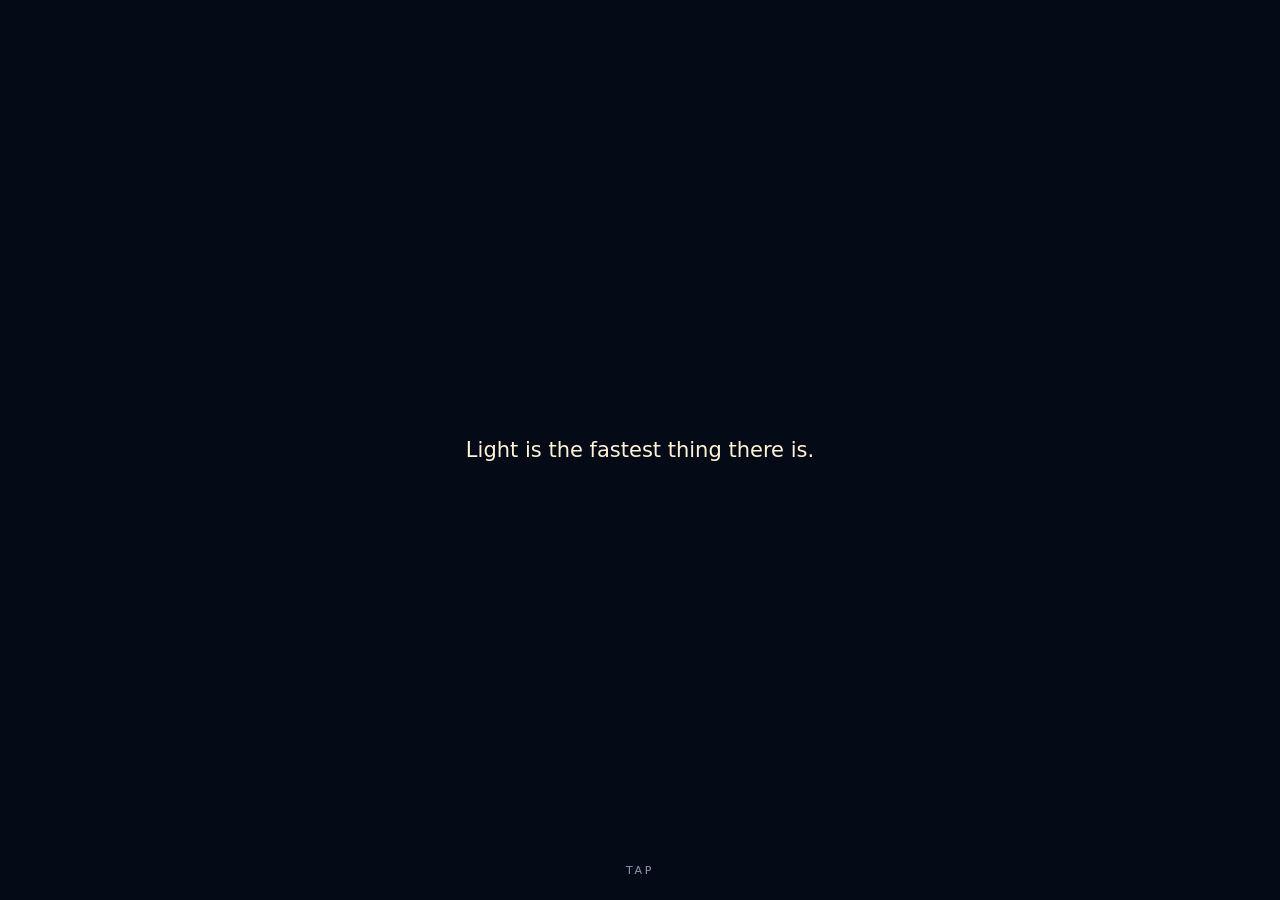
==== commit 1778c5bf: "UI finish: stable board, dock, screens and endings; bug fixes Layout - The board is sized and placed" ====
--- a/lightlag.html
+++ b/lightlag.html
@@ -8,140 +8,220 @@
 <style>
 :root {
   --bg: #050a17; --panel: #0c1428; --panel2: #121c35; --line: rgba(160,185,230,0.16);
-  --text: #dfe6f2; --dim: #8e9bb5; --gold: #f3d68c; --home: #fff3d6; --violet: #b993ff; --teal: #4fd8c8;
-  --amber: #ffb547; --blue: #a8d2ff;
+  --text: #dfe6f2; --body: #c9d3e6; --dim: #8e9bb5; --gold: #f3d68c; --home: #fff3d6; --violet: #b993ff; --teal: #4fd8c8;
+  --amber: #ffb547; --blue: #a8d2ff; --green: #c9f2dd;
   --sat: env(safe-area-inset-top, 0px); --sab: env(safe-area-inset-bottom, 0px);
   --sal: env(safe-area-inset-left, 0px); --sar: env(safe-area-inset-right, 0px);
 }
 * { box-sizing: border-box; -webkit-tap-highlight-color: transparent; }
 html, body { margin: 0; height: 100%; background: var(--bg); color: var(--text); overflow: hidden; }
-body { font: 15px/1.4 system-ui, -apple-system, "Segoe UI", Roboto, "Helvetica Neue", sans-serif; -webkit-user-select: none; user-select: none; touch-action: manipulation; overscroll-behavior: none; }
+body { font: 15px/1.4 system-ui, -apple-system, "Segoe UI", Roboto, "Helvetica Neue", sans-serif; -webkit-user-select: none; user-select: none; touch-action: manipulation; overscroll-behavior: none; -webkit-font-smoothing: antialiased; }
 button { font: inherit; color: inherit; background: none; border: 0; padding: 0; cursor: pointer; touch-action: manipulation; }
 button:disabled { cursor: default; opacity: 0.4; }
+button:focus-visible { outline: 2px solid rgba(255,243,214,0.6); outline-offset: 2px; }
 .hidden { display: none !important; }
 #app { position: fixed; inset: 0; display: flex; flex-direction: column; padding: var(--sat) var(--sar) var(--sab) var(--sal); max-width: 560px; margin: 0 auto; }
-#top { height: 48px; flex: none; display: flex; align-items: center; gap: 8px; padding: 0 4px 0 12px; }
-#lvlname { flex: 1; min-width: 0; text-align: left; font-weight: 650; font-size: 15px; white-space: nowrap; overflow: hidden; text-overflow: ellipsis; height: 44px; }
-#lvlname .n { color: var(--dim); font-weight: 500; margin-right: 6px; }
-#year { font-variant-numeric: tabular-nums; letter-spacing: 0.08em; font-size: 13px; color: var(--dim); white-space: nowrap; }
-#year b { color: var(--home); font-size: 18px; letter-spacing: 0.02em; margin-left: 2px; display: inline-block; min-width: 2ch; text-align: right; }
-#year.bump b { animation: bump 0.4s ease; }
-@keyframes bump { 0% { transform: translateY(-4px); opacity: 0.2; } 100% { transform: none; opacity: 1; } }
-.iconbtn { width: 44px; height: 44px; font-size: 20px; border-radius: 12px; }
+
+/* top bar */
+#top { position: relative; height: 48px; flex: none; display: flex; align-items: center; gap: 6px; padding: 0 2px 0 14px; }
+#lvlname { flex: 1; min-width: 0; text-align: left; font-weight: 650; font-size: 15px; white-space: nowrap; overflow: hidden; text-overflow: ellipsis; height: 44px; letter-spacing: 0.01em; }
+#lvlname .n { color: var(--dim); font-weight: 500; margin-right: 7px; font-variant-numeric: tabular-nums; }
+#lvlname.tight { font-size: 14px; letter-spacing: 0; }
+#lvlname.tight .n { display: none; }
+#year { display: flex; flex-direction: column; align-items: flex-end; justify-content: center; line-height: 1; min-width: 42px; font-variant-numeric: tabular-nums; }
+#year .k { font-size: 9.5px; letter-spacing: 0.2em; color: var(--dim); margin: 0 -0.2em 3px 0; }
+#year b { color: var(--home); font-size: 20px; font-weight: 700; display: inline-block; }
+#year b.roll { animation: roll 0.38s cubic-bezier(.2,.8,.3,1); }
+@keyframes roll { from { transform: translateY(-7px); opacity: 0.15; } to { transform: none; opacity: 1; } }
+#tickbar { position: absolute; left: 14px; right: 14px; bottom: 0; height: 1px; background: linear-gradient(90deg, rgba(255,243,214,0), rgba(255,243,214,0.55)); transform-origin: left center; transform: scaleX(1); opacity: 0; transition: opacity 0.6s ease; pointer-events: none; }
+#tickbar.on { opacity: 1; transition: none; }
+.iconbtn { width: 44px; height: 44px; border-radius: 12px; display: inline-flex; align-items: center; justify-content: center; flex: none; }
 .iconbtn:active { background: var(--panel2); }
-#obj { flex: none; text-align: left; padding: 2px 14px 6px; min-height: 30px; color: var(--text); font-size: 15px; }
-#obj .i { color: var(--dim); font-size: 13px; margin-left: 4px; border: 1px solid var(--line); border-radius: 9px; padding: 0 6px; }
-#boardwrap { flex: 1 1 auto; min-height: 160px; position: relative; display: flex; align-items: center; justify-content: center; }
-#board { display: block; touch-action: none; }
-#coach { position: absolute; left: 10px; right: 10px; top: 4px; background: rgba(12,20,40,0.94); border: 1px solid rgba(255,243,214,0.35); color: var(--home); border-radius: 14px; padding: 10px 14px; font-size: 15px; line-height: 1.35; box-shadow: 0 6px 24px rgba(0,0,0,0.5); animation: fadein 0.3s ease; z-index: 2; }
-#coach .more { display: block; color: var(--dim); font-size: 12px; margin-top: 4px; letter-spacing: 0.04em; }
+.burger, .burger::before, .burger::after { display: block; width: 18px; height: 2px; border-radius: 1px; background: var(--text); position: relative; }
+.burger::before, .burger::after { content: ''; position: absolute; left: 0; }
+.burger::before { top: -6px; } .burger::after { top: 6px; }
+
+/* objective strip */
+#obj { flex: none; display: flex; align-items: center; gap: 10px; text-align: left; padding: 0 14px; min-height: 44px; color: var(--text); font-size: 15px; line-height: 1.3; }
+#objtext { flex: 1; min-width: 0; }
+#obj .i { flex: none; width: 22px; height: 22px; border-radius: 50%; border: 1px solid rgba(160,185,230,0.35); color: var(--dim); font: italic 600 13px/20px Georgia, "Times New Roman", serif; text-align: center; }
+#obj:active .i { background: var(--panel2); color: var(--text); }
+
+/* board */
+#boardwrap { flex: 1 1 auto; min-height: 140px; position: relative; }
+#board { display: block; margin: 0 auto; touch-action: none; }
+#float { position: absolute; left: 10px; right: 10px; bottom: 6px; display: flex; flex-direction: column; align-items: center; gap: 6px; pointer-events: none; z-index: 2; }
+#coach { pointer-events: auto; width: 100%; background: rgba(10,17,35,0.96); border: 1px solid rgba(255,243,214,0.28); border-left: 3px solid var(--home); color: var(--home); border-radius: 12px; padding: 10px 14px 10px 13px; font-size: 15px; line-height: 1.38; box-shadow: 0 8px 28px rgba(0,0,0,0.55); animation: rise 0.32s cubic-bezier(.2,.8,.3,1); }
+#coach .kick { display: block; color: var(--teal); font-size: 11px; letter-spacing: 0.16em; text-transform: uppercase; margin-bottom: 4px; }
+#coach .more { display: block; color: var(--dim); font-size: 11px; margin-top: 5px; letter-spacing: 0.14em; }
 #coach.tap { cursor: pointer; }
-#toast { position: absolute; bottom: 6px; left: 50%; transform: translateX(-50%); background: rgba(12,20,40,0.94); border: 1px solid var(--line); border-radius: 12px; padding: 8px 12px; font-size: 15px; color: var(--text); max-width: 92%; text-align: center; pointer-events: none; animation: fadein 0.2s ease; z-index: 2; }
-@keyframes fadein { from { opacity: 0; transform: translateY(4px); } to { opacity: 1; } }
-#toast { transform: translateX(-50%); }
+#toast { background: rgba(18,28,53,0.97); border: 1px solid var(--line); border-radius: 12px; padding: 8px 14px; font-size: 15px; color: var(--text); max-width: 100%; text-align: center; animation: rise 0.22s ease; box-shadow: 0 6px 20px rgba(0,0,0,0.45); }
+@keyframes rise { from { opacity: 0; transform: translateY(6px); } to { opacity: 1; transform: none; } }
+@keyframes fadein { from { opacity: 0; transform: translateY(4px); } to { opacity: 1; transform: none; } }
+@keyframes fade { from { opacity: 0; } to { opacity: 1; } }
+
+/* dock */
 #dock { flex: none; padding: 4px 10px 8px; display: flex; flex-direction: column; gap: 6px; }
-#log { display: flex; align-items: center; gap: 8px; text-align: left; min-height: 44px; padding: 4px 8px; border-radius: 12px; background: rgba(12,20,40,0.6); border: 1px solid var(--line); }
-#log .sym { color: var(--home); opacity: 0.8; flex: none; }
-#logtext { flex: 1; min-width: 0; font-size: 15px; color: #c9d3e6; line-height: 1.3; display: -webkit-box; -webkit-line-clamp: 2; -webkit-box-orient: vertical; overflow: hidden; }
-#logtext.fresh { animation: fadein 0.35s ease; }
+#log { display: flex; align-items: center; gap: 10px; text-align: left; height: 56px; padding: 0 10px 0 12px; border-radius: 12px; background: rgba(12,20,40,0.7); border: 1px solid var(--line); }
+#log .sym { flex: none; width: 7px; height: 7px; border-radius: 50%; background: var(--home); opacity: 0.55; box-shadow: 0 0 6px rgba(255,243,214,0.5); }
+#log.fresh .sym { animation: ping 1.1s ease-out; }
+@keyframes ping { 0% { opacity: 1; box-shadow: 0 0 0 0 rgba(255,243,214,0.7); } 100% { opacity: 0.55; box-shadow: 0 0 0 9px rgba(255,243,214,0); } }
+#logtext { flex: 1; min-width: 0; font-size: 15px; color: var(--body); line-height: 1.32; display: -webkit-box; -webkit-line-clamp: 2; -webkit-box-orient: vertical; overflow: hidden; }
+#logtext.fresh { animation: fade 0.45s ease; }
 #logact:empty { display: none; }
 #logact { flex: none; }
-#logact button { min-height: 36px; padding: 0 10px; border-radius: 10px; background: var(--home); color: #1b1408; font-weight: 700; font-size: 13px; }
-#outbox, #chips { display: flex; flex-wrap: nowrap; gap: 6px; overflow-x: auto; scrollbar-width: none; -webkit-overflow-scrolling: touch; }
+#logact button { min-height: 44px; padding: 0 12px; border-radius: 11px; background: var(--home); color: #1b1408; font-weight: 700; font-size: 14px; white-space: nowrap; animation: rise 0.3s ease; }
+#outbox, #chips { display: flex; flex-wrap: nowrap; gap: 6px; overflow-x: auto; scrollbar-width: none; -webkit-overflow-scrolling: touch; height: 44px; align-items: center; }
 #outbox::-webkit-scrollbar, #chips::-webkit-scrollbar { display: none; }
 #outbox > *, #chips > * { flex: none; }
 #chips > .answerBtn { flex: 1; }
 #outbox:empty, #chips:empty { display: none; }
-.chip { min-height: 44px; min-width: 44px; justify-content: center; padding: 0 14px; border-radius: 22px; border: 1px solid var(--line); background: var(--panel); font-size: 15px; font-weight: 600; display: inline-flex; align-items: center; gap: 6px; }
+.chip { height: 44px; min-width: 44px; justify-content: center; padding: 0 13px; border-radius: 22px; border: 1px solid var(--line); background: var(--panel); font-size: 15px; font-weight: 650; letter-spacing: 0.02em; display: inline-flex; align-items: center; gap: 6px; transition: background-color 0.15s, color 0.15s; }
 .chip.on { background: var(--gold); color: #241a00; border-color: var(--gold); }
 .chip.violet { border-color: rgba(185,147,255,0.6); color: #e2d4ff; }
 .chip.violet.on { background: var(--violet); color: #1b0f33; }
 .chip.blue { border-color: rgba(168,210,255,0.6); color: var(--blue); }
-.chip.out { background: rgba(243,214,140,0.08); border-color: rgba(243,214,140,0.45); color: var(--gold); font-weight: 600; padding-right: 4px; }
-.chip.out .x { width: 36px; height: 36px; display: inline-flex; align-items: center; justify-content: center; border-radius: 18px; color: var(--dim); font-size: 16px; }
+.chip.hint { border: 0; background: none; color: var(--dim); font-weight: 500; padding: 0 4px; letter-spacing: 0; }
+.chip.out { background: rgba(243,214,140,0.08); border-color: rgba(243,214,140,0.45); color: var(--gold); padding-right: 2px; animation: rise 0.25s ease; }
+.chip.out.old, .answerBtn.old { animation: none; }
+#chips.compact .chip { padding: 0 10px; font-size: 14px; letter-spacing: 0.01em; }
+.chip.out .who { color: var(--home); }
+.chip.out .eta { color: rgba(243,214,140,0.75); font-weight: 500; }
+.chip.out .x { width: 40px; height: 40px; display: inline-flex; align-items: center; justify-content: center; border-radius: 20px; color: var(--dim); font-size: 15px; }
 .chip.out .x:active { background: rgba(255,255,255,0.08); }
 .chip:active { filter: brightness(1.25); }
 #primaryRow { display: flex; gap: 8px; }
-.primary { flex: 1; height: 54px; border-radius: 16px; background: var(--home); color: #1b1408; font-weight: 800; font-size: 17px; letter-spacing: 0.08em; box-shadow: 0 0 0 1px rgba(255,243,214,0.4), 0 6px 22px rgba(255,236,200,0.12); }
-.primary.tx { background: var(--gold); }
-.primary.pend { background: #dbe8ff; }
-.primary.listen { background: #c9f2dd; }
-.primary.pulse { animation: pulse 1.2s ease-in-out infinite; }
-@keyframes pulse { 50% { box-shadow: 0 0 0 4px rgba(255,243,214,0.55), 0 0 28px rgba(255,236,200,0.4); } }
+.primary { position: relative; flex: 1; height: 54px; border-radius: 16px; background: var(--home); color: #1b1408; font-weight: 800; font-size: 17px; letter-spacing: 0.1em; box-shadow: 0 0 0 1px rgba(255,243,214,0.4), 0 6px 22px rgba(255,236,200,0.12); transition: background-color 0.25s ease, box-shadow 0.25s ease, transform 0.08s ease; }
+.primary.tx { background: var(--gold); box-shadow: 0 0 0 1px rgba(243,214,140,0.6), 0 6px 26px rgba(243,214,140,0.25); }
+.primary.pend { background: #dbe8ff; box-shadow: 0 0 0 1px rgba(219,232,255,0.5), 0 6px 22px rgba(168,210,255,0.08); }
+.primary.listen { background: var(--green); box-shadow: 0 0 0 1px rgba(201,242,221,0.5), 0 6px 22px rgba(170,240,200,0.08); }
+.primary.pulse { animation: pulse 1.3s ease-in-out infinite; }
+.primary.sent::after { content: ''; position: absolute; inset: 0; border-radius: inherit; animation: sent 0.5s ease-out forwards; pointer-events: none; }
+@keyframes pulse { 50% { box-shadow: 0 0 0 4px rgba(255,243,214,0.5), 0 0 28px rgba(255,236,200,0.4); } }
+@keyframes sent { from { box-shadow: 0 0 0 0 rgba(255,243,214,0.75); } to { box-shadow: 0 0 0 14px rgba(255,243,214,0); } }
 .primary:active { transform: scale(0.985); }
-.secondary { width: 64px; height: 54px; border-radius: 16px; background: var(--panel2); border: 1px solid var(--line); font-size: 15px; letter-spacing: -0.1em; color: var(--home); }
-.answerBtn { height: 48px; border-radius: 14px; border: 1px solid rgba(168,210,255,0.6); color: var(--blue); background: rgba(168,210,255,0.08); font-weight: 700; letter-spacing: 0.04em; width: 100%; }
-/* sheet */
-#sheetBack { position: fixed; inset: 0; background: rgba(0,0,0,0.45); z-index: 10; animation: fadein 0.2s ease; }
-#sheet { position: fixed; left: 0; right: 0; bottom: 0; z-index: 11; max-width: 560px; margin: 0 auto; max-height: 72%; display: flex; flex-direction: column; background: var(--panel); border-top: 1px solid var(--line); border-radius: 20px 20px 0 0; padding: 6px 16px calc(14px + var(--sab)); animation: up 0.25s cubic-bezier(.2,.8,.2,1); box-shadow: 0 -10px 40px rgba(0,0,0,0.5); }
+.primary:disabled { opacity: 0.55; }
+.secondary { width: 64px; height: 54px; border-radius: 16px; background: var(--panel2); border: 1px solid var(--line); font-size: 14px; letter-spacing: -0.12em; color: var(--home); transition: background-color 0.2s, border-color 0.2s; }
+.secondary.on { border-color: var(--gold); color: var(--gold); background: rgba(243,214,140,0.1); }
+.secondary:disabled { opacity: 0.3; }
+.answerBtn { height: 44px; border-radius: 14px; border: 1px solid rgba(168,210,255,0.6); color: var(--blue); background: rgba(168,210,255,0.08); font-weight: 700; letter-spacing: 0.06em; width: 100%; animation: rise 0.4s ease; }
+
+/* bottom sheet */
+#sheetBack { position: fixed; inset: 0; background: rgba(2,5,12,0.55); z-index: 10; animation: fade 0.2s ease; }
+#sheet { position: fixed; left: 0; right: 0; bottom: 0; z-index: 11; max-width: 560px; margin: 0 auto; max-height: 74%; display: flex; flex-direction: column; background: var(--panel); border-top: 1px solid var(--line); border-radius: 20px 20px 0 0; padding: 6px 16px calc(16px + var(--sab)); animation: up 0.28s cubic-bezier(.2,.8,.2,1); box-shadow: 0 -10px 40px rgba(0,0,0,0.5); }
 @keyframes up { from { transform: translateY(40px); opacity: 0; } to { transform: none; opacity: 1; } }
-#sheetGrip { width: 40px; height: 4px; border-radius: 2px; background: var(--line); margin: 4px auto 10px; flex: none; }
-#sheetBody { overflow-y: auto; -webkit-overflow-scrolling: touch; user-select: text; -webkit-user-select: text; }
-#sheetBody h2 { font-size: 18px; margin: 2px 0 6px; font-weight: 700; }
-#sheetBody h2 .k { font-size: 12px; font-weight: 600; letter-spacing: 0.1em; color: var(--dim); display: block; margin-bottom: 2px; text-transform: uppercase; }
-#sheetBody p { margin: 6px 0; color: #c9d3e6; }
+#sheetGrip { width: 40px; height: 4px; border-radius: 2px; background: rgba(160,185,230,0.25); margin: 4px auto 8px; flex: none; }
+#sheetX { position: absolute; top: 8px; right: 8px; width: 44px; height: 44px; border-radius: 22px; color: var(--dim); font-size: 16px; z-index: 1; }
+#sheetX:active { background: var(--panel2); }
+#sheetBody { overflow-y: auto; -webkit-overflow-scrolling: touch; user-select: text; -webkit-user-select: text; padding-bottom: 2px; }
+#sheetBody h2 { font-size: 19px; margin: 2px 48px 8px 0; font-weight: 700; color: var(--home); }
+#sheetBody h2 .k { font-size: 11.5px; font-weight: 650; letter-spacing: 0.14em; color: var(--dim); display: block; margin-bottom: 3px; text-transform: uppercase; }
+#sheetBody p { margin: 7px 0; color: var(--body); }
 #sheetBody .age { color: var(--home); }
 #sheetBody .rule { border-left: 2px solid var(--violet); padding-left: 10px; color: #e2d4ff; }
-#sheetBody .tagline { color: var(--gold); font-size: 14px; }
+#sheetBody .tagline { color: var(--gold); }
+#sheetBody hr { border: 0; border-top: 1px solid var(--line); margin: 14px 0 12px; }
 .menu { display: flex; flex-direction: column; gap: 6px; }
-.menu button, .sheetBtn { min-height: 48px; text-align: left; padding: 0 14px; border-radius: 12px; background: var(--panel2); border: 1px solid var(--line); font-size: 15px; display: flex; align-items: center; justify-content: space-between; }
+.menu .grid { display: grid; grid-template-columns: 1fr 1fr; gap: 6px; }
+.menu .grid button { flex-direction: column; align-items: flex-start; justify-content: center; gap: 1px; min-height: 54px; padding: 4px 14px; line-height: 1.25; }
+.menu .grid button .v { font-size: 13px; }
+.menu button { min-height: 48px; text-align: left; padding: 0 14px; border-radius: 12px; background: var(--panel2); border: 1px solid var(--line); font-size: 15px; display: flex; align-items: center; justify-content: space-between; }
 .menu button .v { color: var(--dim); font-size: 14px; }
-.btnrow { display: flex; gap: 8px; margin-top: 12px; }
+.menu button .v.on { color: var(--teal); }
+.btnrow { display: flex; gap: 8px; margin-top: 14px; }
 .btnrow button { flex: 1; min-height: 50px; border-radius: 14px; font-weight: 700; background: var(--panel2); border: 1px solid var(--line); }
 .btnrow button.go { background: var(--home); color: #1b1408; border-color: transparent; }
-.btnrow button.blue { background: var(--blue); color: #0b1a2e; border-color: transparent; }
-.loglist { font-size: 14px; }
-.loglist div { padding: 6px 0; border-bottom: 1px solid rgba(160,185,230,0.07); color: #c9d3e6; }
-.loglist .y { color: var(--dim); font-variant-numeric: tabular-nums; font-size: 12px; margin-right: 8px; }
-.codex div { padding: 8px 0; border-bottom: 1px solid rgba(160,185,230,0.07); }
-.codex b { display: block; color: var(--home); font-size: 14px; }
-.codex .locked { color: var(--dim); }
+.loglist { font-size: 15px; }
+.loglist div { padding: 8px 0; border-bottom: 1px solid rgba(160,185,230,0.07); color: var(--body); display: flex; gap: 10px; }
+.loglist .y { flex: none; color: var(--dim); font-variant-numeric: tabular-nums; font-size: 12px; min-width: 3.4em; padding-top: 2px; letter-spacing: 0.06em; }
+.codex div { padding: 10px 0; border-bottom: 1px solid rgba(160,185,230,0.07); color: var(--body); }
+.codex b { display: block; color: var(--home); font-size: 15px; margin-bottom: 2px; }
+.codex .locked { color: var(--dim); letter-spacing: 0.1em; }
 .lv { display: flex; flex-direction: column; gap: 6px; }
 .lv button { min-height: 50px; text-align: left; padding: 0 14px; border-radius: 12px; background: var(--panel2); border: 1px solid var(--line); display: flex; align-items: center; gap: 10px; }
-.lv .act { font-size: 11px; letter-spacing: 0.12em; color: var(--dim); margin: 8px 0 0 4px; text-transform: uppercase; }
+.lv button.cur { border-color: rgba(255,243,214,0.45); }
+.lv .act { font-size: 11px; letter-spacing: 0.16em; color: var(--dim); margin: 10px 0 0 4px; text-transform: uppercase; }
+.lv .act:first-child { margin-top: 0; }
 .lv .num { color: var(--dim); width: 1.4em; font-variant-numeric: tabular-nums; }
 .lv .done { margin-left: auto; color: var(--teal); }
-.hints p { padding: 8px 12px; background: var(--panel2); border-radius: 10px; }
+.hints p { padding: 10px 12px; background: var(--panel2); border-radius: 10px; }
+.hints p:last-child { animation: fadein 0.3s ease; }
+
 /* overlay cards */
-#overlay { position: fixed; inset: 0; z-index: 20; background: var(--bg); display: flex; flex-direction: column; align-items: center; justify-content: center; padding: calc(24px + var(--sat)) 24px calc(24px + var(--sab)); text-align: center; animation: fadein 0.4s ease; }
+#overlay { position: fixed; inset: 0; z-index: 20; background: var(--bg); display: flex; flex-direction: column; align-items: center; justify-content: center; padding: calc(24px + var(--sat)) 24px calc(24px + var(--sab)); text-align: center; animation: fade 0.45s ease; }
 #overlay.tapcard { cursor: pointer; }
-.card { max-width: 420px; width: 100%; display: flex; flex-direction: column; align-items: center; gap: 14px; }
-.card .line { font-size: 21px; line-height: 1.35; color: var(--home); animation: fadein 0.8s ease both; font-weight: 400; }
-.card .sub { font-size: 16px; color: #c9d3e6; animation: fadein 0.8s ease both; }
-.card .kicker { font-size: 12px; letter-spacing: 0.22em; color: var(--dim); text-transform: uppercase; }
-.card .title { font-size: 40px; letter-spacing: 0.32em; font-weight: 300; color: var(--home); margin-right: -0.32em; text-shadow: 0 0 30px rgba(255,236,200,0.35); }
-.card .ttl2 { font-size: 26px; font-weight: 600; color: var(--home); }
-.tapmore { position: absolute; bottom: calc(22px + var(--sab)); left: 0; right: 0; font-size: 12px; letter-spacing: 0.18em; color: var(--dim); text-transform: uppercase; animation: breathe 2.4s ease-in-out infinite; }
+.card { position: relative; max-width: 420px; width: 100%; display: flex; flex-direction: column; align-items: center; gap: 14px; }
+.card .line { font-size: 21px; line-height: 1.38; color: var(--home); animation: fadein 0.8s ease both; font-weight: 400; text-wrap: balance; }
+.card .prev, .card.still .ttl2, .card.still .kicker { animation: none; }
+.card .sub { font-size: 17px; line-height: 1.45; color: var(--body); animation: fadein 0.8s ease both; text-wrap: balance; }
+.card .kicker { font-size: 12px; letter-spacing: 0.24em; color: var(--dim); text-transform: uppercase; margin-right: -0.24em; }
+.card .title { font-size: clamp(28px, 9.6vw, 42px); letter-spacing: 0.26em; margin-right: -0.26em; white-space: nowrap; font-weight: 300; color: var(--home); text-shadow: 0 0 30px rgba(255,236,200,0.35); }
+.card .ttl2 { font-size: 27px; font-weight: 650; color: var(--home); line-height: 1.2; text-wrap: balance; animation: fadein 0.6s ease both; }
+.card .rule { width: 36px; height: 1px; background: rgba(255,243,214,0.35); }
+.card.inter .itext { min-height: 150px; display: flex; flex-direction: column; align-items: center; gap: 12px; }
+.tapmore { position: absolute; bottom: calc(22px + var(--sab)); left: 0; right: 0; font-size: 11px; letter-spacing: 0.24em; color: var(--dim); text-transform: uppercase; animation: breathe 2.6s ease-in-out infinite; pointer-events: none; }
 @keyframes breathe { 50% { opacity: 0.35; } }
-.bigbtn { min-height: 54px; padding: 0 28px; border-radius: 16px; background: var(--home); color: #1b1408; font-weight: 800; letter-spacing: 0.08em; font-size: 16px; }
-.ghostbtn { min-height: 48px; padding: 0 18px; border-radius: 14px; border: 1px solid var(--line); color: var(--text); }
-.win { max-width: 440px; width: 100%; display: flex; flex-direction: column; gap: 10px; align-items: stretch; max-height: 100%; overflow-y: auto; justify-content: center; }
-.win .head { font-size: 13px; letter-spacing: 0.22em; color: var(--teal); text-transform: uppercase; }
-.win .when { font-size: 18px; color: var(--home); line-height: 1.35; }
-.win .when b { color: var(--gold); font-weight: 700; }
-.win .end { font-size: 15px; color: #c9d3e6; font-style: italic; }
-.replay { position: relative; width: 100%; flex: 0 1 auto; display: flex; flex-direction: column; gap: 8px; align-items: center; }
-.replay canvas { border-radius: 14px; background: #050a17; border: 1px solid var(--line); }
-.seg { display: flex; border: 1px solid var(--line); border-radius: 12px; overflow: hidden; }
-.seg button { min-height: 40px; padding: 0 12px; font-size: 12px; font-weight: 700; letter-spacing: 0.1em; color: var(--dim); }
+.halo { position: absolute; left: 50%; top: 50%; width: 260px; height: 260px; margin: -130px 0 0 -130px; border-radius: 50%; border: 1px solid rgba(255,243,214,0.35); opacity: 0; pointer-events: none; animation: ripple 5s cubic-bezier(.1,.6,.3,1) infinite; }
+.halo.b { animation-delay: 2.5s; }
+@keyframes ripple { 0% { transform: scale(0.1); opacity: 0.8; } 100% { transform: scale(1.9); opacity: 0; } }
+.titlewrap { position: relative; padding: 30px 0 4px; }
+.bigbtn { min-height: 54px; min-width: 200px; padding: 0 28px; border-radius: 16px; background: var(--home); color: #1b1408; font-weight: 800; letter-spacing: 0.1em; font-size: 16px; box-shadow: 0 6px 26px rgba(255,236,200,0.15); }
+.bigbtn:active { transform: scale(0.985); }
+.ghostbtn { min-height: 48px; min-width: 200px; padding: 0 18px; border-radius: 14px; border: 1px solid var(--line); color: var(--text); }
+.caption { font-size: 14px; color: var(--dim); font-style: italic; line-height: 1.45; }
+.found { font-size: 12px; letter-spacing: 0.16em; color: var(--teal); text-transform: uppercase; }
+
+/* win + truth replay */
+.win { max-width: 440px; width: 100%; display: flex; flex-direction: column; gap: 8px; align-items: stretch; max-height: 100%; overflow-y: auto; scrollbar-width: none; }
+.win > * { flex: none; }
+.win .kicker { font-size: 11.5px; letter-spacing: 0.22em; color: var(--dim); text-transform: uppercase; }
+.win .conf { font-size: 26px; font-weight: 650; color: var(--home); letter-spacing: 0.02em; line-height: 1.15; animation: fadein 0.5s ease both; }
+.win .conf::before { content: ''; display: inline-block; width: 9px; height: 9px; border-radius: 50%; background: var(--home); box-shadow: 0 0 12px rgba(255,243,214,0.8); margin-right: 10px; vertical-align: 0.18em; }
+.win .conf.plain { font-size: 22px; }
+.win .conf.plain::before { display: none; }
+.win .when { font-size: 17px; color: var(--body); line-height: 1.4; animation: fadein 0.5s ease 0.15s both; }
+.win .when b { color: var(--gold); font-weight: 700; font-variant-numeric: tabular-nums; }
+.win .end { font-size: 15px; color: var(--dim); font-style: italic; line-height: 1.4; text-wrap: balance; animation: fadein 0.5s ease 0.3s both; }
+.replay { width: 100%; display: flex; flex-direction: column; gap: 6px; align-items: center; margin-top: 4px; animation: fade 0.6s ease 0.35s both; }
+.rbox { position: relative; }
+.rbox canvas { display: block; border-radius: 14px; background: #050a17; border: 1px solid var(--line); }
+.rtag { position: absolute; left: 10px; top: 8px; right: 10px; display: flex; justify-content: space-between; font-size: 11px; letter-spacing: 0.14em; color: var(--dim); text-transform: uppercase; pointer-events: none; font-variant-numeric: tabular-nums; }
+.rtag .rmode { color: var(--home); opacity: 0.8; }
+.rctl { display: flex; align-items: center; gap: 8px; width: 100%; }
+.seg { flex: 1; display: flex; border: 1px solid var(--line); border-radius: 12px; overflow: hidden; }
+.seg button { flex: 1; min-height: 44px; padding: 0 8px; font-size: 12px; font-weight: 700; letter-spacing: 0.1em; color: var(--dim); transition: background-color 0.2s, color 0.2s; }
 .seg button.on { background: var(--panel2); color: var(--home); }
-.scrub { display: flex; align-items: center; gap: 10px; width: 100%; }
-.scrub input { flex: 1; accent-color: #fff3d6; height: 32px; }
-.scrub .y { font-variant-numeric: tabular-nums; font-size: 13px; color: var(--dim); min-width: 5.5em; text-align: right; }
-.rlabel { font-size: 12px; color: var(--dim); min-height: 1.2em; }
-.stampwrap { position: relative; padding: 26px 22px; border: 1px solid var(--line); border-radius: 6px; background: #0b1224; width: 100%; max-width: 360px; text-align: left; }
-.stampwrap .doc { font-family: ui-monospace, Menlo, Consolas, monospace; font-size: 13px; color: #b9c4d9; line-height: 1.6; }
-.stamp { position: absolute; right: 12px; top: 40%; transform: rotate(-12deg) scale(1); border: 3px solid currentColor; color: #ff9d8a; padding: 6px 10px; font-weight: 900; letter-spacing: 0.12em; font-size: 17px; border-radius: 6px; animation: stamp 0.45s cubic-bezier(.3,1.6,.5,1) both; animation-delay: 0.6s; background: rgba(11,18,36,0.6); }
+.rbtn { width: 44px; height: 44px; flex: none; border-radius: 12px; border: 1px solid var(--line); color: var(--home); font-size: 18px; }
+.scrub { width: 100%; }
+.scrub input { width: 100%; height: 36px; margin: 0; background: none; -webkit-appearance: none; appearance: none; cursor: pointer; }
+.scrub input::-webkit-slider-runnable-track { height: 3px; border-radius: 2px; background: rgba(160,185,230,0.25); }
+.scrub input::-moz-range-track { height: 3px; border-radius: 2px; background: rgba(160,185,230,0.25); }
+.scrub input::-webkit-slider-thumb { -webkit-appearance: none; width: 20px; height: 20px; margin-top: -8.5px; border-radius: 50%; background: var(--home); box-shadow: 0 0 10px rgba(255,243,214,0.5); }
+.scrub input::-moz-range-thumb { width: 20px; height: 20px; border: 0; border-radius: 50%; background: var(--home); }
+.rlabel { font-size: 13px; color: var(--dim); min-height: 1.3em; }
+
+/* endings */
+.stampwrap { position: relative; padding: 22px 22px 20px; border: 1px solid var(--line); border-radius: 6px; background: #0b1224; width: 100%; max-width: 360px; text-align: left; box-shadow: 0 10px 30px rgba(0,0,0,0.4); }
+.stampwrap .doc { font-family: ui-monospace, Menlo, Consolas, monospace; font-size: 13.5px; color: #b9c4d9; line-height: 1.65; }
+.stampwrap .doc.letter { font-family: inherit; font-size: 16px; line-height: 1.55; color: var(--body); }
+.stampwrap .doc.letter .sig { display: block; margin-top: 12px; color: var(--home); }
+.stamp { display: inline-block; margin: 12px 0 0 4px; transform: rotate(-8deg); border: 3px solid currentColor; color: #ff9d8a; padding: 6px 10px; font-family: system-ui, sans-serif; font-weight: 900; letter-spacing: 0.1em; font-size: clamp(13px, 4.2vw, 16px); white-space: nowrap; line-height: 1.15; border-radius: 6px; animation: stamp 0.42s cubic-bezier(.3,1.5,.5,1) 0.6s both; background: rgba(11,18,36,0.6); }
 .stamp.blue { color: #9fd0ff; } .stamp.gold { color: var(--gold); }
-@keyframes stamp { from { transform: rotate(-12deg) scale(2.4); opacity: 0; } to { transform: rotate(-12deg) scale(1); opacity: 1; } }
-.wave { width: 100%; max-width: 360px; height: 80px; }
-.caption { font-size: 14px; color: var(--dim); font-style: italic; }
-.found { font-size: 13px; letter-spacing: 0.14em; color: var(--teal); text-transform: uppercase; }
-.credits .line { font-size: 17px; }
-.credits .title { font-size: 34px; }
-@media (prefers-reduced-motion: reduce) { * { animation-duration: 0.01ms !important; animation-iteration-count: 1 !important; } }
-body.reduced * { animation-duration: 0.01ms !important; animation-iteration-count: 1 !important; }
-@media (max-height: 620px) { #obj { min-height: 24px; padding-bottom: 2px; } .primary, .secondary { height: 48px; } #log { min-height: 44px; } }
+@keyframes stamp { from { transform: rotate(-8deg) scale(2.2); opacity: 0; } to { transform: rotate(-8deg) scale(1); opacity: 1; } }
+.wave { display: block; width: 100%; max-width: 360px; height: 80px; }
+#fAfter { display: flex; flex-direction: column; gap: 12px; }
+.credits { gap: 10px; }
+.credits .title { margin-bottom: 14px; }
+.credits .line { font-size: 17px; color: var(--body); }
+.credits .line:nth-of-type(2) { animation-delay: 0.3s; } .credits .line:nth-of-type(3) { animation-delay: 0.6s; }
+.credits .line:nth-of-type(4) { animation-delay: 0.9s; } .credits .line:nth-of-type(5) { animation-delay: 1.2s; }
+.credits .line:nth-of-type(6) { animation-delay: 1.8s; color: var(--home); }
+.credits .tail { display: flex; flex-direction: column; align-items: center; gap: 14px; margin-top: 18px; animation: fadein 0.8s ease 2.2s both; }
+
+@media (prefers-reduced-motion: reduce) { * { animation-duration: 0.01ms !important; animation-delay: 0s !important; animation-iteration-count: 1 !important; transition: none !important; } .halo { display: none; } }
+body.reduced * { animation-duration: 0.01ms !important; animation-delay: 0s !important; animation-iteration-count: 1 !important; transition: none !important; }
+body.reduced .halo { display: none; }
+@media (max-height: 620px) { .primary, .secondary { height: 48px; } #top { height: 44px; } }
 
 </style>
 </head>
@@ -149,17 +229,17 @@
 <div id="app">
   <header id="top">
     <button id="lvlname" class="ghost" aria-label="Level"></button>
-    <div id="year" aria-live="polite">YEAR <b>0</b></div>
-    <button id="menuBtn" class="iconbtn" aria-label="Menu">&#9776;</button>
+    <div id="year" aria-live="polite"><span class="k">YEAR</span><b>0</b></div>
+    <button id="menuBtn" class="iconbtn" aria-label="Menu"><span class="burger"></span></button>
+    <div id="tickbar"></div>
   </header>
-  <button id="obj" class="ghost"></button>
+  <button id="obj" class="ghost"><span id="objtext"></span><span class="i" aria-hidden="true">i</span></button>
   <div id="boardwrap">
     <canvas id="board" aria-label="Board"></canvas>
-    <div id="coach" class="hidden"></div>
-    <div id="toast" class="hidden"></div>
+    <div id="float"><div id="toast" class="hidden"></div><div id="coach" class="hidden"></div></div>
   </div>
   <div id="dock">
-    <button id="log" class="ghost"><span class="sym">&#8961;</span><span id="logtext"></span><span id="logact"></span></button>
+    <button id="log" class="ghost"><span class="sym" aria-hidden="true"></span><span id="logtext"></span><span id="logact"></span></button>
     <div id="outbox"></div>
     <div id="chips"></div>
     <div id="primaryRow">
@@ -169,7 +249,7 @@
   </div>
 </div>
 <div id="sheetBack" class="hidden"></div>
-<div id="sheet" class="hidden" role="dialog"><div id="sheetGrip"></div><div id="sheetBody"></div></div>
+<div id="sheet" class="hidden" role="dialog"><div id="sheetGrip"></div><button id="sheetX" aria-label="Close">&#10005;</button><div id="sheetBody"></div></div>
 <div id="overlay" class="hidden"></div>
 <script>
 "use strict";
@@ -597,9 +677,10 @@
 
 // LIGHT LAG — WebAudio synth. Everything here has a visual twin; failure is silent.
 const AU = (() => {
-  let ctx = null, master = null, on = true, wind = null;
+  let ctx = null, master = null, on = true, wind = null, unlocked = false;
   function init() {
-    if (ctx || !on) return;
+    // no AudioContext until the player has tapped something
+    if (ctx || !on || !unlocked) return;
     try {
       const AC = window.AudioContext || window.webkitAudioContext;
       if (!AC) return;
@@ -631,11 +712,14 @@
   const api = {
     get on() { return on; },
     set on(v) { on = v; if (!v) api.stopWind(); if (v) init(); },
-    init() { init(); resume(); },
-    thoom() { tone(70, 0.6, 'sine', 0.5, 0, 45); tone(140, 0.25, 'triangle', 0.08); },
-    tick() { tone(1800, 0.05, 'square', 0.04); },
+    // called from tap handlers only
+    init() { unlocked = true; init(); resume(); },
+    thoom() { tone(70, 0.6, 'sine', 0.5, 0, 45); tone(140, 0.25, 'triangle', 0.08); tone(880, 0.35, 'sine', 0.015, 0.02, 660); },
+    tick() { tone(1500, 0.045, 'triangle', 0.05); },
     chime() { tone(2600 + Math.random() * 400, 0.5, 'sine', 0.035); },
     step() { tone(420, 0.08, 'sine', 0.05); },
+    tag() { tone(784, 0.25, 'triangle', 0.06); tone(1175, 0.4, 'sine', 0.045, 0.07); },
+    wake() { tone(523, 0.9, 'sine', 0.07); tone(659, 0.9, 'sine', 0.05, 0.05); tone(1046, 0.7, 'sine', 0.025, 0.1); },
     chord() { tone(392, 1.6, 'sine', 0.14); tone(587, 1.8, 'sine', 0.1, 0.14); tone(784, 1.6, 'sine', 0.04, 0.28); },
     sign() { tone(660, 0.4, 'triangle', 0.08); tone(990, 0.5, 'sine', 0.05, 0.08); },
     object() { tone(180, 0.5, 'sawtooth', 0.05, 0, 120); },
@@ -685,8 +769,9 @@
 const COL = {
   bg: '#050a17', home: '#fff3d6', drone: '#f3d68c', der: '#aab0ba', relay: '#4fd8c8', wat: '#b993ff',
   world: '#a8d2ff', amber: '#ffb547', order: '255,238,206', ask: '196,160,255', flash: '243,214,140', reply: '170,240,200',
-  text: '#dfe6f2', dim: 'rgba(200,215,240,0.55)',
+  text: '#dfe6f2', dim: 'rgba(200,215,240,0.55)', sign: '#7cf0b0', object: '#ff8a8a',
 };
+const FONT = 'system-ui, -apple-system, "Segoe UI", Roboto, sans-serif';
 const SQ3 = Math.sqrt(3);
 const FDIRS = [[1, 0], [0, 1], [-1, 1], [-1, 0], [0, -1], [1, -1]];
 
@@ -711,6 +796,8 @@
 }
 
 const ease = (p) => p < 0.5 ? 2 * p * p : 1 - Math.pow(-2 * p + 2, 2) / 2;
+const easeOut = (p) => 1 - Math.pow(1 - p, 3);
+const clamp01 = (x) => Math.max(0, Math.min(1, x));
 const lerp = (a, b, t) => a + (b - a) * t;
 function mixColor(a, b, t) { return a.map((v, i) => Math.round(lerp(v, b[i], t))); }
 
@@ -728,27 +815,36 @@
   });
   ctx.closePath();
 }
-
-function pill(ctx, x, y, text, color, alpha = 1, fs = 11) {
-  ctx.save();
-  ctx.globalAlpha = alpha;
-  ctx.font = `600 ${fs}px system-ui, -apple-system, Segoe UI, Roboto, sans-serif`;
-  const w = ctx.measureText(text).width + 10, h = fs + 6;
-  ctx.fillStyle = 'rgba(5,10,23,0.86)'; ctx.strokeStyle = color; ctx.lineWidth = 1;
-  roundRect(ctx, x - w / 2, y - h / 2, w, h, h / 2); ctx.fill(); ctx.stroke();
-  ctx.fillStyle = color; ctx.textAlign = 'center'; ctx.textBaseline = 'middle';
-  ctx.fillText(text, x, y + 0.5);
-  ctx.restore();
-}
 function roundRect(ctx, x, y, w, h, r) {
   ctx.beginPath(); ctx.moveTo(x + r, y); ctx.arcTo(x + w, y, x + w, y + h, r); ctx.arcTo(x + w, y + h, x, y + h, r);
   ctx.arcTo(x, y + h, x, y, r); ctx.arcTo(x, y, x + w, y, r); ctx.closePath();
 }
-function sparkle(ctx, x, y, s, color, a) {
+// text with a dark halo so it stays legible over hexes, fronts and tracks
+function haloText(ctx, text, x, y, color, halo = 'rgba(5,10,23,0.9)', lw = 3) {
+  ctx.lineJoin = 'round'; ctx.strokeStyle = halo; ctx.lineWidth = lw; ctx.strokeText(text, x, y);
+  ctx.fillStyle = color; ctx.fillText(text, x, y);
+}
+function sparkle(ctx, x, y, s, color, a, rot = 0) {
   ctx.save(); ctx.globalAlpha = a; ctx.strokeStyle = color; ctx.lineWidth = 1.5; ctx.lineCap = 'round';
   ctx.beginPath();
-  for (let i = 0; i < 4; i++) { const an = i * Math.PI / 4; ctx.moveTo(x + Math.cos(an) * s * 0.25, y + Math.sin(an) * s * 0.25); ctx.lineTo(x + Math.cos(an) * s, y + Math.sin(an) * s); ctx.moveTo(x - Math.cos(an) * s * 0.25, y - Math.sin(an) * s * 0.25); ctx.lineTo(x - Math.cos(an) * s, y - Math.sin(an) * s); }
+  for (let i = 0; i < 4; i++) {
+    const an = i * Math.PI / 4 + rot, k = i % 2 ? 0.6 : 1;
+    ctx.moveTo(x + Math.cos(an) * s * 0.25, y + Math.sin(an) * s * 0.25); ctx.lineTo(x + Math.cos(an) * s * k, y + Math.sin(an) * s * k);
+    ctx.moveTo(x - Math.cos(an) * s * 0.25, y - Math.sin(an) * s * 0.25); ctx.lineTo(x - Math.cos(an) * s * k, y - Math.sin(an) * s * k);
+  }
   ctx.stroke(); ctx.restore();
+}
+// an event landing: a ring that opens and settles, plus short rays while it moves
+function burst(ctx, x, y, s, color, po, rays, settled) {
+  ctx.save(); ctx.strokeStyle = color; ctx.lineCap = 'round';
+  ctx.globalAlpha = po >= 1 ? settled : Math.max(settled, 1 - 0.8 * po); ctx.lineWidth = 2;
+  ctx.beginPath(); ctx.arc(x, y, s * (0.55 + 0.75 * po), 0, 7); ctx.stroke();
+  if (rays && po < 1) {
+    ctx.globalAlpha = 1 - po; ctx.lineWidth = 1.6; ctx.beginPath();
+    for (let i = 0; i < 8; i++) { const a = i * Math.PI / 4 + Math.PI / 8, r0 = s * (0.7 + 0.5 * po), r1 = r0 + s * 0.35 * (1 - po * 0.5); ctx.moveTo(x + Math.cos(a) * r0, y + Math.sin(a) * r0); ctx.lineTo(x + Math.cos(a) * r1, y + Math.sin(a) * r1); }
+    ctx.stroke();
+  }
+  ctx.restore();
 }
 
 function droneShape(ctx, x, y, s) {
@@ -791,12 +887,101 @@
   return { x: lerp(A[0], B[0], p), y: lerp(A[1], B[1], p), hex: b, alpha: 1 };
 }
 
+// Ring-age labels go on the spoke that the level leaves most empty.
+// (diagonal spokes only: on a horizontal spoke the labels run into each other)
+const SPOKES = [[-1, 1], [0, 1], [0, -1], [1, -1]];
+const spokeCache = new WeakMap();
+function ringSpoke(F) {
+  const L = F.level;
+  if (spokeCache.has(L)) return spokeCache.get(L);
+  const occ = new Set(), add = (p) => { if (p) occ.add(p[0] + ',' + p[1]); };
+  for (const key in F.res.hist) {
+    if (key.startsWith('wat:')) continue;
+    const h = F.res.hist[key];
+    for (const t in h) if (+t >= -6 && +t <= 14) add(h[t]); // the opening years matter most
+  }
+  for (const w of L.watchers || []) if (!w.hidden) { add(w.pos); if (w.split) add(w.split.pos); }
+  for (const r of L.receivers || []) add(r.cell);
+  if (L.world) add(L.world.pos);
+  if (L.standing) add(L.standing.target);
+  let best = SPOKES[0], bs = Infinity;
+  const pref = [0, 0.1, 0.6, 0.7]; // quiet labels belong low on the board
+  for (const [i, d] of SPOKES.entries()) {
+    let sc = pref[i];
+    for (let k = 1; k <= L.R; k++) {
+      if (occ.has(d[0] * k + ',' + d[1] * k)) sc += k === 1 ? 3 : 1;
+      if (occ.has(d[0] * k + ',' + (d[1] * k + 1))) sc += 0.25; // the hex just below the label
+    }
+    if (sc < bs) { bs = sc; best = d; }
+  }
+  spokeCache.set(L, best);
+  return best;
+}
+
+// Greedy placement for pills (arrival tags, ages): try a few spots around the
+// anchor and keep the one that overlaps least with objects and other pills.
+function rectOverlap(a, b) {
+  const x = Math.min(a.x + a.w, b.x + b.w) - Math.max(a.x, b.x), y = Math.min(a.y + a.h, b.y + b.h) - Math.max(a.y, b.y);
+  return x > 0 && y > 0 ? x * y / Math.max(1, Math.min(a.w * a.h, b.w * b.h)) : 0;
+}
+function layoutPills(ctx, g, pills, occ) {
+  const placed = [];
+  pills.map((p, i) => [p, i]).sort((a, b) => b[0].prio - a[0].prio || a[1] - b[1]).forEach(([it]) => {
+    ctx.font = `600 ${it.fs}px ${FONT}`;
+    const w = Math.ceil(ctx.measureText(it.text).width) + 12, h = Math.round(it.fs + 7), gp = it.gap;
+    const below = [0, gp + h / 2], above = [0, -(gp + h / 2)], right = [gp + w / 2 + 1, 0], left = [-(gp + w / 2 + 1), 0];
+    const below2 = [0, gp + h * 1.5 + 2], above2 = [0, -(gp + h * 1.5 + 2)];
+    const dr = [gp * 0.7 + w / 2, gp * 0.7 + h / 2], dl = [-(gp * 0.7 + w / 2), gp * 0.7 + h / 2];
+    const ur = [gp * 0.7 + w / 2, -(gp * 0.7 + h / 2)], ul = [-(gp * 0.7 + w / 2), -(gp * 0.7 + h / 2)];
+    const cands = it.prefer === 'above' ? [above, below, ur, ul, right, left, above2, below2, dr, dl]
+      : [below, above, dr, dl, right, left, below2, above2, ur, ul];
+    let best = null, bc = Infinity, bi = 0;
+    cands.forEach(([dx, dy], i) => {
+      const r = { x: Math.round(it.x + dx - w / 2), y: Math.round(it.y + dy - h / 2), w, h };
+      let c = i * 0.15;
+      if (r.x < 1 || r.y < 1 || r.x + w > g.w - 1 || r.y + h > g.h - 1) c += 30;
+      for (const p of placed) c += 14 * rectOverlap(r, p);
+      for (const o of occ) c += o.wt * rectOverlap(r, o);
+      if (c < bc) { bc = c; best = r; bi = i; }
+    });
+    placed.push(best);
+    // a pill pushed off to the side keeps a thin leader to what it labels
+    if (bi >= 2) {
+      const qx = Math.max(best.x, Math.min(it.x, best.x + best.w)), qy = Math.max(best.y, Math.min(it.y, best.y + best.h));
+      const d = Math.hypot(qx - it.x, qy - it.y);
+      if (d > gp * 0.9) {
+        const ax = it.x + (qx - it.x) / d * gp * 0.8, ay = it.y + (qy - it.y) / d * gp * 0.8;
+        ctx.save(); ctx.globalAlpha = it.alpha * 0.55; ctx.strokeStyle = it.color; ctx.lineWidth = 1;
+        ctx.beginPath(); ctx.moveTo(ax, ay); ctx.lineTo(qx, qy); ctx.stroke(); ctx.restore();
+      }
+    }
+    drawPill(ctx, best, it);
+  });
+}
+function drawPill(ctx, r, it) {
+  ctx.save(); ctx.globalAlpha = it.alpha;
+  ctx.font = `600 ${it.fs}px ${FONT}`;
+  roundRect(ctx, r.x + 0.5, r.y + 0.5, r.w - 1, r.h - 1, r.h / 2);
+  ctx.fillStyle = it.quiet ? 'rgba(5,10,23,0.78)' : 'rgba(5,10,23,0.92)'; ctx.fill();
+  ctx.strokeStyle = it.color; ctx.globalAlpha = it.alpha * (it.quiet ? 0.45 : 1); ctx.lineWidth = 1; ctx.stroke();
+  ctx.globalAlpha = it.alpha; ctx.fillStyle = it.color; ctx.textAlign = 'center'; ctx.textBaseline = 'middle';
+  ctx.fillText(it.text, r.x + r.w / 2, r.y + r.h / 2 + 0.5);
+  ctx.restore();
+}
+
 function render(ctx, g, F) {
-  const L = F.level, R = L.R, vt = F.now - 1 + F.p, s = g.size, T = F.clock || 0;
+  const L = F.level, R = L.R, s = g.size, T = F.clock || 0, RM = !!F.reduced;
   const seen = F.mode === 'seen';
+  const vt = F.now - 1 + F.p;                              // linear visual time
+  const po = F.p >= 1 ? 1 : easeOut(F.p), pe = F.p >= 1 ? 1 : ease(F.p);
+  const vf = F.now - 1 + po;                               // fronts ease out within each year
+  const osc = (per, ph = 0) => (RM ? 0 : Math.sin(T / per + ph));
+  const occ = [], pills = [];
+  const keep = (x, y, r, wt = 6) => occ.push({ x: x - r, y: y - r, w: 2 * r, h: 2 * r, wt });
+  const smallFs = Math.round(Math.max(10, Math.min(12, s * 0.46)));
   ctx.fillStyle = COL.bg; ctx.fillRect(0, 0, g.w, g.h);
   // stars
-  if (F.stars) { ctx.fillStyle = '#ffffff'; for (const st of F.stars) { ctx.globalAlpha = st[2] * (0.6 + 0.4 * Math.sin(T / 1300 + st[3])); ctx.fillRect(st[0] * g.w, st[1] * g.h, 1.2, 1.2); } ctx.globalAlpha = 1; }
+  if (F.stars) { ctx.fillStyle = '#ffffff'; for (const st of F.stars) { ctx.globalAlpha = st[2] * (0.6 + 0.4 * osc(1300, st[3])); ctx.fillRect(st[0] * g.w, st[1] * g.h, 1.2, 1.2); } ctx.globalAlpha = 1; }
   // hexes (warm at home, cool at rim)
   const warm = [44, 36, 30], cool = [12, 22, 40];
   for (const c of g.cells) {
@@ -807,37 +992,43 @@
     ctx.fillStyle = `rgb(${m[0]},${m[1]},${m[2]})`; ctx.fill();
     ctx.strokeStyle = 'rgba(160,185,230,0.10)'; ctx.lineWidth = 1; ctx.stroke();
   }
-  // ring age labels on the lower-left spoke
+  // ring age labels on the emptiest spoke
   if (seen && !F.noLabels) {
-    ctx.save(); ctx.font = `500 ${Math.max(9, Math.min(11, s * 0.42))}px system-ui, sans-serif`; ctx.textAlign = 'center'; ctx.textBaseline = 'middle';
-    for (let k = 0; k <= R; k++) {
-      const [x, y] = g.px(-k, k);
-      ctx.fillStyle = k === 0 ? 'rgba(255,240,215,0.0)' : `rgba(${mixColor([255, 236, 205], [150, 175, 215], k / R).join(',')},0.42)`;
-      if (k > 0) ctx.fillText(k === 1 ? '1 yr ago' : `${k} yrs`, x, y + s * 0.62);
+    const sp = ringSpoke(F), fs = Math.round(Math.max(10, Math.min(11.5, s * 0.44)));
+    ctx.save(); ctx.font = `500 ${fs}px ${FONT}`; ctx.textAlign = 'center'; ctx.textBaseline = 'middle';
+    for (let k = 1; k <= R; k++) {
+      const [x, y0] = g.px(sp[0] * k, sp[1] * k), y = y0 + s * 0.56;
+      const txt = k === 1 ? '1 yr ago' : `${k} yrs`, w = ctx.measureText(txt).width;
+      haloText(ctx, txt, x, y, `rgba(${mixColor([255, 236, 205], [150, 175, 215], k / R).join(',')},0.62)`, 'rgba(5,10,23,0.55)', 2.5);
+      occ.push({ x: x - w / 2, y: y - fs / 2, w, h: fs, wt: 1.2 });
     }
     ctx.restore();
   }
   // highlights (tutorial)
   for (const hl of F.ui.highlight || []) {
     const [x, y] = g.px(hl[0], hl[1]);
-    ctx.save(); ctx.globalAlpha = 0.45 + 0.35 * Math.sin(T / 220);
-    hexPath(ctx, x, y, s * 0.92); ctx.strokeStyle = '#fff3d6'; ctx.lineWidth = 2.5; ctx.stroke(); ctx.restore();
-  }
-
-  // ---------- fronts ----------
-  ctx.save(); ctx.lineWidth = 1.6;
+    ctx.save(); ctx.globalAlpha = RM ? 0.8 : 0.5 + 0.35 * osc(240);
+    hexPath(ctx, x, y, s * 0.92); ctx.fillStyle = 'rgba(255,243,214,0.08)'; ctx.fill();
+    ctx.strokeStyle = '#fff3d6'; ctx.lineWidth = 2.5; ctx.stroke(); ctx.restore();
+  }
+
+  // ---------- fronts (clipped to the board) ----------
+  let txFlash = 0;
+  ctx.save();
+  frontPath(ctx, g, SIM.HOME, R + 0.62); ctx.clip();
   for (const pu of F.res.pulses) {
     if (pu.t > vt) continue;
-    const r = vt - pu.t;
-    if (r > R + 1.5) continue;
-    let calc = true;
-    if (pu.standing) { if (seen && vt < pu.t + SIM.ring(pu.src)) continue; }
+    const r = vf - pu.t;
+    if (r < 0 || r > R + 1.6) continue;
+    if (pu.standing && seen && vt < pu.t + SIM.ring(pu.src)) continue;
+    if (pu.from === 'HOME' && pu.t === F.now - 1 && F.p < 1) txFlash = Math.max(txFlash, 1 - po); // TRANSMIT acknowledged
     const rgb = pu.kind === 'order' ? COL.order : pu.to ? COL.ask : COL.flash;
-    const a = Math.max(0, Math.min(1, (R + 1.5 - r) / 1.5)) * (pu.kind === 'order' ? 0.55 : 0.85);
-    ctx.strokeStyle = `rgba(${rgb},${a})`;
-    ctx.setLineDash(seen && calc ? [5, 5] : []);
-    frontPath(ctx, g, pu.src, Math.max(0.02, r)); ctx.stroke();
-    if (!seen) { ctx.strokeStyle = `rgba(${rgb},${a * 0.25})`; ctx.lineWidth = 5; ctx.stroke(); ctx.lineWidth = 1.6; }
+    const a = clamp01((R + 0.9 - r) / 1.4) * (pu.kind === 'order' ? 0.6 : 0.88);
+    const rr = Math.max(0.02, r);
+    // soft glow under the leading edge while it moves
+    frontPath(ctx, g, pu.src, rr);
+    ctx.setLineDash([]); ctx.strokeStyle = `rgba(${rgb},${a * (seen ? 0.12 : 0.22)})`; ctx.lineWidth = seen ? 4 : 6; ctx.stroke();
+    ctx.setLineDash(seen ? [5, 5] : []); ctx.strokeStyle = `rgba(${rgb},${a})`; ctx.lineWidth = 1.6; ctx.stroke();
   }
   ctx.setLineDash([]);
   // true mode: the news of each objective event travelling home
@@ -845,31 +1036,70 @@
     for (const e of F.newsEvents) {
       const r = vt - e.t, d = SIM.ring(e.pos);
       if (r < 0 || r > d + 0.3) continue;
-      ctx.strokeStyle = 'rgba(255,243,214,0.9)'; ctx.lineWidth = 2.2; frontPath(ctx, g, e.pos, Math.max(0.02, r)); ctx.stroke();
+      frontPath(ctx, g, e.pos, Math.max(0.02, r));
+      ctx.strokeStyle = 'rgba(255,243,214,0.18)'; ctx.lineWidth = 7; ctx.stroke();
+      ctx.strokeStyle = 'rgba(255,243,214,0.95)'; ctx.lineWidth = 2.2; ctx.stroke();
     }
   }
   ctx.restore();
 
   // ---------- finale world ----------
-  if (F.fin) drawWorld(ctx, g, F, vt);
-
-  // ---------- derelict tracks + projections (seen mode) ----------
+  if (F.fin) drawWorld(ctx, g, F, vt, { osc, keep, pills, RM, po, smallFs });
+
+  // ---------- drone positions (seen ghost + calculated) ----------
+  const dpos = {};
+  for (const id of Object.keys(L.drones || {})) {
+    const key = 'drone:' + id;
+    const gh = interp(F, g, key);
+    let calc = null;
+    if (seen) {
+      const indep = F.fin && F.fin.standingAt !== null && F.now >= F.fin.standingAt;
+      const tp = F.res.hist[key][F.now];
+      if (tp && !indep) {
+        const pa = F.p < 1 ? F.res.hist[key][F.now - 1] : null;
+        let [x, y] = g.px(tp[0], tp[1]);
+        if (pa) { const [x0, y0] = g.px(pa[0], pa[1]); x = lerp(x0, x, pe); y = lerp(y0, y, pe); }
+        calc = { x, y };
+      }
+    }
+    dpos[id] = { gh, calc };
+  }
+  // queued / in-flight move lines and target reticles (under the objects)
+  for (const t of F.ui.moveLines || []) {
+    const d = dpos[t.who], from = d && (d.calc || d.gh);
+    if (!from) continue;
+    const [x, y] = g.px(t.target[0], t.target[1]);
+    ctx.save(); ctx.strokeStyle = t.queued ? 'rgba(243,214,140,0.95)' : 'rgba(243,214,140,0.5)'; ctx.lineWidth = 1.5;
+    const ang = Math.atan2(y - from.y, x - from.x), rr = s * 0.68, len = Math.hypot(x - from.x, y - from.y);
+    if (len > rr + 2) { ctx.setLineDash([3, 4]); ctx.beginPath(); ctx.moveTo(from.x, from.y); ctx.lineTo(x - Math.cos(ang) * rr, y - Math.sin(ang) * rr); ctx.stroke(); ctx.setLineDash([]); }
+    ctx.lineWidth = 2; ctx.lineCap = 'round'; ctx.beginPath();
+    for (let i = 0; i < 4; i++) { const a0 = i * Math.PI / 2 + Math.PI / 4; ctx.moveTo(x + Math.cos(a0 - 0.42) * rr, y + Math.sin(a0 - 0.42) * rr); ctx.arc(x, y, rr, a0 - 0.42, a0 + 0.42); }
+    ctx.stroke();
+    ctx.restore();
+    keep(x, y, s * 0.72, 3);
+  }
+
+  // ---------- derelict tracks + projections (seen mode; year ticks read over the reticles) ----------
   for (const d of L.derelicts || []) {
     const unlocked = seen && F.unlock[d.id] !== null && F.unlock[d.id] !== undefined && F.now >= F.unlock[d.id];
     if (!unlocked) continue;
     const tp = F.res.hist['der:' + d.id][F.now];
     if (!tp || (F.exitTrue[d.id] !== undefined && F.now >= F.exitTrue[d.id])) continue;
     const fut = derFuture(d, F.now, R);
-    let [px0, py0] = g.px(tp[0], tp[1]);
+    const [px0, py0] = g.px(tp[0], tp[1]);
+    const fresh = F.now === F.unlock[d.id] ? pe : 1; // the track draws itself in on the unlock year
     ctx.save(); ctx.setLineDash([2, 5]); ctx.strokeStyle = 'rgba(190,198,210,0.55)'; ctx.lineWidth = 1.5;
+    ctx.globalAlpha = fresh;
     ctx.beginPath(); ctx.moveTo(px0, py0);
     for (const f of fut) { const [x, y] = g.px(f.pos[0], f.pos[1]); ctx.lineTo(x, y); }
     ctx.stroke(); ctx.setLineDash([]);
-    ctx.font = `600 ${Math.max(9, Math.min(11, s * 0.42))}px system-ui, sans-serif`; ctx.textAlign = 'center'; ctx.textBaseline = 'middle';
+    ctx.font = `600 ${smallFs - 1}px ${FONT}`; ctx.textAlign = 'center'; ctx.textBaseline = 'middle';
     for (const f of fut) {
       const [x, y] = g.px(f.pos[0], f.pos[1]);
-      ctx.fillStyle = 'rgba(200,206,216,0.8)'; ctx.beginPath(); ctx.arc(x, y, 2, 0, 7); ctx.fill();
-      ctx.fillStyle = 'rgba(200,206,216,0.62)'; ctx.fillText('yr ' + f.t, x, y + s * 0.5);
+      ctx.fillStyle = 'rgba(200,206,216,0.85)'; ctx.beginPath(); ctx.arc(x, y, 2, 0, 7); ctx.fill();
+      const txt = 'yr ' + f.t, ty = y + s * 0.5, w = ctx.measureText(txt).width;
+      haloText(ctx, txt, x, ty, 'rgba(206,212,222,0.8)', 'rgba(5,10,23,0.85)', 3);
+      occ.push({ x: x - w / 2, y: ty - smallFs / 2, w, h: smallFs, wt: 2 });
     }
     ctx.restore();
   }
@@ -885,7 +1115,8 @@
     ctx.beginPath(); ctx.rect(x - s * 0.36, y - s * 0.36, s * 0.72, s * 0.72); ctx.fill(); ctx.stroke();
     ctx.restore();
     label(ctx, x, y, rc.id, on ? '#032' : COL.relay, s);
-    needDots(ctx, x, y + s * 0.62, rc.need, s);
+    needDots(ctx, x, y + s * 0.6, rc.need, s);
+    keep(x, y, s * 0.5);
   }
 
   // ---------- derelicts (seen images, solid) ----------
@@ -898,12 +1129,13 @@
     ctx.strokeStyle = '#d6dae0'; ctx.lineWidth = 1; ctx.stroke();
     ctx.restore();
     const ride = (L.receivers || []).find((r) => r.ride === d.id);
-    if (ride) { const on = relayOn(F, ride.id); ctx.save(); ctx.globalAlpha = o.alpha; ctx.strokeStyle = COL.relay; ctx.lineWidth = on ? 3 : 2; if (on) { ctx.shadowColor = COL.relay; ctx.shadowBlur = 16; } ctx.beginPath(); ctx.arc(o.x, o.y, s * 0.6, 0, 7); ctx.stroke(); ctx.restore(); needDots(ctx, o.x, o.y + s * 0.82, ride.need, s); }
+    if (ride) { const on = relayOn(F, ride.id); ctx.save(); ctx.globalAlpha = o.alpha; ctx.strokeStyle = COL.relay; ctx.lineWidth = on ? 3 : 2; if (on) { ctx.shadowColor = COL.relay; ctx.shadowBlur = 16; } ctx.beginPath(); ctx.arc(o.x, o.y, s * 0.6, 0, 7); ctx.stroke(); ctx.restore(); needDots(ctx, o.x, o.y + s * 0.8, ride.need, s); }
     label(ctx, o.x, o.y, d.id, '#1a1d22', s * 0.85);
     if (tagged) { ctx.save(); ctx.strokeStyle = COL.drone; ctx.lineWidth = 2; ctx.beginPath(); ctx.arc(o.x, o.y, s * 0.55, 0, 7); ctx.stroke(); ctx.restore(); }
+    keep(o.x, o.y, s * (ride ? 0.66 : 0.48));
     if (seen && !F.noLabels) {
       const sp = SIM.seenPos(F.res.hist['der:' + d.id], F.now);
-      if (sp) { const age = F.now - sp[0]; pill(ctx, o.x, o.y - s * 0.95, age <= 0 ? 'now' : `${age} yr${age === 1 ? '' : 's'} ago`, 'rgba(200,206,216,0.9)', 0.9 * o.alpha, Math.max(9, Math.min(11, s * 0.42))); }
+      if (sp) { const age = F.now - sp[0]; pills.push({ x: o.x, y: o.y, gap: s * (ride ? 0.66 : 0.5), text: age <= 0 ? 'now' : `${age} yr${age === 1 ? '' : 's'} ago`, color: 'rgba(206,212,222,0.95)', alpha: 0.9 * o.alpha, fs: smallFs - 1, prio: 1, prefer: 'above', quiet: true }); }
     }
   }
   // projection NOW markers (dashed = calculated)
@@ -914,14 +1146,19 @@
     if (!tp) continue;
     const pa = F.p < 1 ? F.res.hist['der:' + d.id][F.now - 1] : null;
     let [x, y] = g.px(tp[0], tp[1]);
-    if (pa) { const [x0, y0] = g.px(pa[0], pa[1]); x = lerp(x0, x, ease(F.p)); y = lerp(y0, y, ease(F.p)); }
-    const fresh = F.now === F.unlock[d.id] ? 1 + 0.25 * Math.sin(T / 160) : 1;
-    ctx.save(); ctx.setLineDash([4, 3]); ctx.strokeStyle = '#e4e8ee'; ctx.lineWidth = 1.6;
-    derShape(ctx, x, y, s * 0.42 * fresh); ctx.stroke();
+    if (pa) { const [x0, y0] = g.px(pa[0], pa[1]); x = lerp(x0, x, pe); y = lerp(y0, y, pe); }
+    const first = F.now === F.unlock[d.id];
+    const sc = first ? (F.p < 1 ? 1.8 - 0.8 * po : 1 + 0.12 * osc(160)) : 1; // snaps in on the unlock year
+    ctx.save(); ctx.globalAlpha = first ? Math.max(0.15, pe) : 1;
+    ctx.setLineDash([4, 3]); ctx.strokeStyle = '#e4e8ee'; ctx.lineWidth = 1.6;
+    derShape(ctx, x, y, s * 0.42 * sc); ctx.stroke();
     const ride = (L.receivers || []).find((r) => r.ride === d.id);
     if (ride) { ctx.strokeStyle = COL.relay; ctx.beginPath(); ctx.arc(x, y, s * 0.6, 0, 7); ctx.stroke(); }
+    ctx.setLineDash([]);
+    ctx.font = `800 ${Math.round(Math.max(9, Math.min(10.5, s * 0.4)))}px ${FONT}`; ctx.textAlign = 'center'; ctx.textBaseline = 'middle';
+    haloText(ctx, 'NOW', x, y + 0.5, '#f1f4f8', 'rgba(5,10,23,0.95)', 3);
     ctx.restore();
-    ctx.save(); ctx.font = `700 ${Math.max(9, Math.min(10, s * 0.4))}px system-ui, sans-serif`; ctx.fillStyle = '#e4e8ee'; ctx.textAlign = 'center'; ctx.fillText('NOW', x, y + s * 0.2); ctx.restore();
+    keep(x, y, s * (ride ? 0.66 : 0.48));
   }
 
   // ---------- watchers ----------
@@ -932,118 +1169,135 @@
       if (w.born > 0 && w.born + SIM.ring(w.pos) > F.now) continue;
     } else if (w.born > F.now) continue;
     if (hidden) continue;
+    let ra = 1;
+    if (w.hidden && F.reveal) { const r0 = F.reveal[w.id]; if (r0 === undefined || vt < r0) continue; ra = clamp01((vt - r0) / 0.8); }
     const [x, y] = g.px(w.pos[0], w.pos[1]);
     const signed = eventSeen(F, (e) => e.type === 'sign' && e.data === w.id);
     const off = eventSeen(F, (e) => e.type === 'offended' && e.data === w.id);
     const fresh = seen && w.born > 0 && w.born + SIM.ring(w.pos) === F.now;
     ctx.save();
-    if (fresh) ctx.globalAlpha = F.p;
+    ctx.globalAlpha = (fresh ? pe : 1) * ra;
+    if (w.hidden && F.reveal) { ctx.strokeStyle = 'rgba(185,147,255,0.5)'; ctx.lineWidth = 1.5; hexPath(ctx, x, y, s * (0.92 + 0.5 * (1 - ra))); ctx.stroke(); }
     watShape(ctx, x, y, s * 0.46);
     ctx.fillStyle = w.kind === 'mirror' ? 'rgba(185,147,255,0.35)' : COL.wat; ctx.fill();
     ctx.strokeStyle = '#e1d2ff'; ctx.lineWidth = 1.2; ctx.stroke();
-    if (w.kind === 'precedent') { ctx.strokeStyle = 'rgba(225,210,255,0.8)'; ctx.setLineDash([]); watShape(ctx, x, y, s * 0.62); ctx.stroke(); }
+    if (w.kind === 'precedent') { ctx.strokeStyle = 'rgba(225,210,255,0.8)'; watShape(ctx, x, y, s * 0.62); ctx.stroke(); }
     ctx.restore();
-    if (w.kind !== 'mirror') label(ctx, x, y, w.id === 'R2' ? 'R\u2032' : w.id, '#1b0f33', s * 0.85);
-    if (signed) badge(ctx, x + s * 0.48, y - s * 0.45, '\u2713', '#7cf0b0', s);
-    if (off) badge(ctx, x + s * 0.48, y - s * 0.45, '\u2715', '#ff8a8a', s);
+    if (w.kind !== 'mirror') label(ctx, x, y, w.id === 'R2' ? 'R′' : w.id, '#1b0f33', s * 0.85);
+    const pop = (e) => (e && (seen ? SIM.seenTick(e) : e.t) === F.now && F.p < 1 ? 1 + 0.7 * (1 - po) : 1);
+    if (signed) badge(ctx, x + s * 0.5, y - s * 0.46, '✓', COL.sign, s * pop(signed));
+    if (off) badge(ctx, x + s * 0.5, y - s * 0.46, '✕', COL.object, s * pop(off));
+    keep(x, y, s * (w.kind === 'precedent' ? 0.64 : 0.5));
   }
 
   // ---------- events (pops) ----------
   const evNow = (e) => seen ? SIM.seenTick(e) === F.now : e.t === F.now;
-  const popA = F.p < 1 ? (1 - Math.abs(F.p * 2 - 1) * 0.3) : 0.55 + 0.25 * Math.sin(T / 300);
+  const steady = F.p < 1 ? 1 : (RM ? 0.75 : 0.55 + 0.25 * osc(300));
   for (const e of F.res.events) {
+    if (e.type === 'order_rx' && seen && e.t === F.now) {
+      // Home calculates the moment its order lands: a dashed tick around the drone
+      const d = dpos[e.data[0]], c = d && d.calc;
+      if (!c) continue;
+      ctx.save(); ctx.setLineDash([3, 3]); ctx.strokeStyle = COL.drone; ctx.lineWidth = 1.6;
+      ctx.globalAlpha = F.p < 1 ? 1 - 0.75 * po : 0.25;
+      ctx.beginPath(); ctx.arc(c.x, c.y, s * (0.62 + 0.45 * po), 0, 7); ctx.stroke(); ctx.restore();
+      continue;
+    }
     if (!evNow(e)) continue;
     const [x, y] = g.px(e.pos[0], e.pos[1]);
     if (e.type === 'glint') {
       const w = F.res.wat.find((q) => q.id === e.data);
-      sparkle(ctx, x, y, s * (0.35 + 0.25 * F.p), w && w.hidden && !F.showHidden ? '#d9c8ff' : '#f0e6ff', popA * (w && w.hidden && !F.showHidden ? 0.75 : 1));
-    } else if (e.type === 'tag' || e.type === 'rec_on' || e.type === 'sign') {
-      ctx.save(); ctx.globalAlpha = Math.max(0, 1 - F.p * 0.7); ctx.strokeStyle = '#fff3d6'; ctx.lineWidth = 2;
-      ctx.beginPath(); ctx.arc(x, y, s * (0.5 + F.p * 0.9), 0, 7); ctx.stroke(); ctx.restore();
-    } else if (e.type === 'offended') {
-      ctx.save(); ctx.globalAlpha = Math.max(0, 1 - F.p * 0.7); ctx.strokeStyle = '#ff8a8a'; ctx.lineWidth = 2;
-      ctx.beginPath(); ctx.arc(x, y, s * (0.5 + F.p * 0.9), 0, 7); ctx.stroke(); ctx.restore();
-    } else if (e.type === 'flash') {
+      const faint = w && w.hidden && !F.showHidden;
+      sparkle(ctx, x, y, s * (0.32 + 0.28 * po), faint ? '#d9c8ff' : '#f0e6ff', steady * (faint ? 0.75 : 1), RM ? 0 : po * 0.5);
+    } else if (e.type === 'tag') burst(ctx, x, y, s, COL.drone, po, true, 0.3);
+    else if (e.type === 'rec_on') burst(ctx, x, y, s, COL.relay, po, true, 0.3);
+    else if (e.type === 'sign') burst(ctx, x, y, s, COL.sign, po, false, 0.25);
+    else if (e.type === 'offended') burst(ctx, x, y, s, COL.object, po, false, 0.25);
+    else if (e.type === 'flash') {
       if (seen && e.pos[0] === 0 && e.pos[1] === 0) continue;
-      ctx.save(); ctx.globalAlpha = popA; ctx.fillStyle = e.data[1] ? 'rgba(196,160,255,0.5)' : 'rgba(243,214,140,0.55)';
-      ctx.beginPath(); ctx.arc(x, y, s * 0.5, 0, 7); ctx.fill(); ctx.restore();
+      ctx.save(); ctx.globalAlpha = steady; ctx.fillStyle = e.data[1] ? 'rgba(196,160,255,0.5)' : 'rgba(243,214,140,0.55)';
+      ctx.beginPath(); ctx.arc(x, y, s * (0.5 + (F.p < 1 ? 0.25 * (1 - po) : 0)), 0, 7); ctx.fill(); ctx.restore();
     }
   }
 
   // ---------- drones ----------
   for (const id of Object.keys(L.drones || {})) {
-    const key = 'drone:' + id;
-    const gh = interp(F, g, key);
-    let calc = null;
-    if (seen) {
-      const indep = F.fin && F.fin.standingAt !== null && F.now >= F.fin.standingAt;
-      const tp = F.res.hist[key][F.now];
-      if (tp && !indep) {
-        const pa = F.p < 1 ? F.res.hist[key][F.now - 1] : null;
-        let [x, y] = g.px(tp[0], tp[1]);
-        if (pa) { const [x0, y0] = g.px(pa[0], pa[1]); x = lerp(x0, x, ease(F.p)); y = lerp(y0, y, ease(F.p)); }
-        calc = { x, y };
-      }
-    }
-    // queued / in-flight move lines
-    for (const t of F.ui.moveLines || []) {
-      if (t.who !== id) continue;
-      const from = calc || gh; if (!from) continue;
-      const [x, y] = g.px(t.target[0], t.target[1]);
-      ctx.save(); ctx.setLineDash([3, 4]); ctx.strokeStyle = t.queued ? 'rgba(243,214,140,0.9)' : 'rgba(243,214,140,0.45)'; ctx.lineWidth = 1.5;
-      ctx.beginPath(); ctx.moveTo(from.x, from.y); ctx.lineTo(x, y); ctx.stroke(); ctx.setLineDash([]);
-      ctx.beginPath(); ctx.arc(x, y, s * 0.3, 0, 7); ctx.moveTo(x - s * 0.45, y); ctx.lineTo(x + s * 0.45, y); ctx.moveTo(x, y - s * 0.45); ctx.lineTo(x, y + s * 0.45); ctx.stroke();
-      ctx.restore();
-    }
-    if (calc && gh && (Math.abs(calc.x - gh.x) > 1 || Math.abs(calc.y - gh.y) > 1)) {
+    const { gh, calc } = dpos[id];
+    const apart = calc && gh && (Math.abs(calc.x - gh.x) > 1 || Math.abs(calc.y - gh.y) > 1);
+    if (apart) {
       ctx.save(); ctx.strokeStyle = 'rgba(243,214,140,0.3)'; ctx.lineWidth = 1; ctx.beginPath(); ctx.moveTo(gh.x, gh.y); ctx.lineTo(calc.x, calc.y); ctx.stroke(); ctx.restore();
     }
     if (gh) {
-      ctx.save(); ctx.globalAlpha = gh.alpha * (calc && (Math.abs(calc.x - gh.x) > 1 || Math.abs(calc.y - gh.y) > 1) ? 0.7 : 1);
+      ctx.save(); ctx.globalAlpha = gh.alpha * (apart ? 0.7 : 1);
       droneShape(ctx, gh.x, gh.y + s * 0.05, s * 0.5); ctx.fillStyle = COL.drone; ctx.fill(); ctx.restore();
       label(ctx, gh.x, gh.y + s * 0.12, id, '#2a2000', s * 0.8);
+      keep(gh.x, gh.y, s * 0.55);
     }
     if (calc) {
       ctx.save(); ctx.setLineDash([3, 3]); ctx.strokeStyle = COL.drone; ctx.lineWidth = 1.6;
       droneShape(ctx, calc.x, calc.y + s * 0.05, s * 0.62); ctx.stroke(); ctx.restore();
+      if (apart) label(ctx, calc.x, calc.y + s * 0.14, id, 'rgba(243,214,140,0.85)', s * 0.62);
+      keep(calc.x, calc.y, s * 0.62);
     }
     if (F.ui.selected === id) {
-      const c = calc || gh; if (c) { ctx.save(); ctx.strokeStyle = '#fff3d6'; ctx.lineWidth = 2; ctx.globalAlpha = 0.6 + 0.4 * Math.sin(T / 200); ctx.beginPath(); ctx.arc(c.x, c.y, s * 0.85, 0, 7); ctx.stroke(); ctx.restore(); }
+      const c = calc || gh;
+      if (c) { ctx.save(); ctx.strokeStyle = '#fff3d6'; ctx.lineWidth = 2; ctx.globalAlpha = RM ? 0.9 : 0.65 + 0.35 * osc(200); ctx.beginPath(); ctx.arc(c.x, c.y, s * 0.88, 0, 7); ctx.stroke(); ctx.restore(); keep(c.x, c.y, s * 0.9, 2); }
     }
   }
 
   // ---------- home ----------
   {
     const [x, y] = g.px(0, 0);
+    const conf = F.confirm && F.now === F.confirm.at ? F.confirm : null;
+    // the light of the confirming event has just reached Home
+    if (conf) {
+      ctx.save();
+      for (const pt of conf.pts) {
+        const [ex, ey] = g.px(pt[0], pt[1]);
+        const gr = ctx.createLinearGradient(ex, ey, x, y);
+        const a = F.p < 1 ? 0.25 + 0.75 * po : (RM ? 0.6 : 0.5 + 0.15 * osc(420));
+        gr.addColorStop(0, `rgba(255,243,214,${0.1 * a})`); gr.addColorStop(1, `rgba(255,243,214,${0.85 * a})`);
+        ctx.strokeStyle = gr; ctx.lineWidth = 2.5; ctx.lineCap = 'round'; ctx.beginPath(); ctx.moveTo(ex, ey); ctx.lineTo(x, y); ctx.stroke();
+      }
+      if (F.p < 1) { ctx.strokeStyle = `rgba(255,243,214,${1 - po})`; ctx.lineWidth = 2.5; ctx.beginPath(); ctx.arc(x, y, s * (0.5 + 2.6 * po), 0, 7); ctx.stroke(); }
+      ctx.restore();
+    }
+    const glow = 1 + (conf ? 0.6 : 0) + 0.9 * txFlash;
     ctx.save();
-    const gr = ctx.createRadialGradient(x, y, 0, x, y, s * 1.3);
-    gr.addColorStop(0, 'rgba(255,243,214,0.55)'); gr.addColorStop(1, 'rgba(255,243,214,0)');
-    ctx.fillStyle = gr; ctx.beginPath(); ctx.arc(x, y, s * 1.3, 0, 7); ctx.fill();
+    const gr = ctx.createRadialGradient(x, y, 0, x, y, s * 1.3 * glow);
+    gr.addColorStop(0, `rgba(255,243,214,${Math.min(0.9, 0.55 + 0.3 * txFlash)})`); gr.addColorStop(1, 'rgba(255,243,214,0)');
+    ctx.fillStyle = gr; ctx.beginPath(); ctx.arc(x, y, s * 1.3 * glow, 0, 7); ctx.fill();
     ctx.fillStyle = COL.home; ctx.beginPath(); ctx.arc(x, y, s * 0.3, 0, 7); ctx.fill();
     ctx.strokeStyle = 'rgba(255,243,214,0.7)'; ctx.lineWidth = 1; ctx.beginPath(); ctx.arc(x, y, s * 0.5, 0, 7); ctx.stroke();
-    if (F.ui.selected === 'HOME') { ctx.strokeStyle = '#fff3d6'; ctx.lineWidth = 2; ctx.globalAlpha = 0.6 + 0.4 * Math.sin(T / 200); ctx.beginPath(); ctx.arc(x, y, s * 0.85, 0, 7); ctx.stroke(); }
+    if (F.ui.selected === 'HOME') { ctx.strokeStyle = '#fff3d6'; ctx.lineWidth = 2; ctx.globalAlpha = RM ? 0.9 : 0.65 + 0.35 * osc(200); ctx.beginPath(); ctx.arc(x, y, s * 0.88, 0, 7); ctx.stroke(); }
     ctx.restore();
+    keep(x, y, s * 0.55);
   }
 
   // ---------- tags ----------
-  const fsz = Math.max(10, Math.min(12, s * 0.46));
-  const stack = {};
+  // identical tags on the same hex merge ("reaches yr 7 ×2" is the relay puzzle's answer)
+  const groups = new Map();
   for (const tg of F.ui.tags || []) {
-    const k = tg.pos.join(',');
-    const i = stack[k] = (stack[k] || 0) + 1;
+    const k = tg.pos.join(',') + '|' + tg.text;
+    const gr = groups.get(k);
+    if (gr) { gr.n++; gr.queued = gr.queued || tg.queued; } else groups.set(k, { tg, n: 1, queued: !!tg.queued });
+  }
+  const anyQueued = (F.ui.tags || []).some((t) => t.queued);
+  for (const { tg, n, queued } of groups.values()) {
     const [x, y] = g.px(tg.pos[0], tg.pos[1]);
-    pill(ctx, x, y + s * (0.95 + 0.62 * (i - 1)) * (tg.up ? -1 : 1), tg.text, tg.color || COL.drone, tg.queued ? 1 : 0.75, fsz);
-  }
-}
-
-function drawWorld(ctx, g, F, vt) {
-  const fin = F.fin, W = FIN.W, s = g.size, T = F.clock || 0, seen = F.mode === 'seen';
+    pills.push({ x, y, gap: s * 0.55, text: tg.text + (n > 1 ? ` ×${n}` : ''), color: tg.color || COL.drone, alpha: queued ? 1 : anyQueued ? 0.6 : 0.82, fs: smallFs, prio: queued ? 3 : 2, prefer: 'below' });
+  }
+  layoutPills(ctx, g, pills, occ);
+}
+
+function drawWorld(ctx, g, F, vt, K) {
+  const fin = F.fin, W = FIN.W, s = g.size, T = F.clock || 0, seen = F.mode === 'seen', { osc, RM } = K;
   const [x, y] = g.px(W[0], W[1]);
   const lag = seen ? FIN.WR : 0;
   const n = F.now;
   // leak halo: every year from true 1
   if (n - lag >= 1) {
-    ctx.save(); ctx.globalAlpha = 0.25 + 0.2 * Math.sin(T / 90) * Math.sin(T / 370);
+    ctx.save(); ctx.globalAlpha = RM ? 0.35 : 0.25 + 0.2 * osc(90) * osc(370);
     ctx.strokeStyle = COL.world; ctx.lineWidth = 1; ctx.setLineDash([1, 3]);
     ctx.beginPath(); ctx.arc(x, y, s * 0.95, 0, 7); ctx.stroke(); ctx.restore();
   }
@@ -1051,16 +1305,18 @@
   gr.addColorStop(0, '#e6f3ff'); gr.addColorStop(0.6, COL.world); gr.addColorStop(1, '#3a6aa8');
   ctx.save(); ctx.fillStyle = gr; ctx.beginPath(); ctx.arc(x, y, s * 0.52, 0, 7); ctx.fill();
   ctx.strokeStyle = 'rgba(200,230,255,0.5)'; ctx.lineWidth = 1; ctx.beginPath(); ctx.arc(x, y, s * 0.68, 0, 7); ctx.stroke(); ctx.restore();
+  K.keep(x, y, s * 0.72);
   // call this year
   if (fin.calls.includes(n - lag)) {
-    const ph = (T % 1600) / 1600;
+    const ph = RM ? 0.35 : (T % 1600) / 1600;
     ctx.save(); ctx.strokeStyle = '#ffffff'; ctx.globalAlpha = 1 - ph; ctx.lineWidth = 2.5; ctx.beginPath(); ctx.arc(x, y, s * (0.6 + ph * 0.9), 0, 7); ctx.stroke(); ctx.restore();
-    blips(ctx, x, y - s * 1.15, [2, 3, 5, 7], '#ffffff', s, T);
+    blips(ctx, x, y - s * 1.2, [2, 3, 5, 7], '#ffffff', s, RM ? null : T);
+    K.keep(x, y - s * 1.05, s * 0.45, 4);
   }
   if (FIN.NOTYET.includes(n - lag)) {
-    const ph = ((T + 800) % 2000) / 2000;
+    const ph = RM ? 0.3 : ((T + 800) % 2000) / 2000;
     ctx.save(); ctx.strokeStyle = COL.amber; ctx.globalAlpha = (1 - ph) * 0.8; ctx.lineWidth = 1.5; ctx.beginPath(); ctx.arc(x, y, s * (0.55 + ph * 0.6), 0, 7); ctx.stroke(); ctx.restore();
-    pill(ctx, x - s * 1.6, y + s * 1.0, 'NOT YET', COL.amber, 0.9, Math.max(9, Math.min(11, s * 0.5)));
+    K.pills.push({ x, y, gap: s * 0.75, text: 'NOT YET', color: COL.amber, alpha: 0.95, fs: K.smallFs, prio: 1.5, prefer: 'below' });
   }
   // true-mode fronts from W: calls, not-yet, reply
   if (!seen) {
@@ -1080,16 +1336,19 @@
       const [px, py] = g.px(ps[1][0], ps[1][1]);
       ctx.save(); ctx.fillStyle = '#cfe6ff'; ctx.translate(px + s * 0.35, py + s * 0.3); ctx.rotate(Math.atan2(-py + g.cy, -px + g.cx) + Math.PI / 2);
       ctx.beginPath(); ctx.moveTo(0, -s * 0.3); ctx.lineTo(s * 0.2, s * 0.25); ctx.lineTo(-s * 0.2, s * 0.25); ctx.closePath(); ctx.fill(); ctx.restore();
-    }
-  }
-  label(ctx, x, y + s * 1.05, 'W', COL.world, s * 0.9);
+      K.keep(px + s * 0.35, py + s * 0.3, s * 0.35);
+    }
+  }
+  ctx.save(); ctx.font = `700 ${Math.round(Math.max(10, Math.min(13, s * 0.5)))}px ${FONT}`; ctx.textAlign = 'center'; ctx.textBaseline = 'middle';
+  haloText(ctx, 'W', x, y + s * 0.98, COL.world); ctx.restore();
+  K.keep(x, y + s * 0.98, s * 0.3, 4);
 }
 
 function blips(ctx, x, y, groups, color, s, T) {
   const total = groups.reduce((a, b) => a + b, 0) + groups.length - 1;
   const w = s * 0.14; let i = 0;
   ctx.save(); ctx.fillStyle = color;
-  const lit = Math.floor((T / 90) % (total + 8));
+  const lit = T === null ? total : Math.floor((T / 90) % (total + 8));
   for (let gi = 0; gi < groups.length; gi++) {
     for (let k = 0; k < groups[gi]; k++) { ctx.globalAlpha = i <= lit ? 0.95 : 0.2; ctx.fillRect(x - total * w / 2 + i * w, y, w * 0.6, w * 1.6); i++; }
     i++;
@@ -1098,17 +1357,17 @@
 }
 
 function label(ctx, x, y, text, color, s) {
-  ctx.save(); ctx.font = `700 ${Math.max(9, Math.min(14, s * 0.5))}px system-ui, sans-serif`; ctx.fillStyle = color; ctx.textAlign = 'center'; ctx.textBaseline = 'middle';
+  ctx.save(); ctx.font = `700 ${Math.max(9, Math.min(14, s * 0.5))}px ${FONT}`; ctx.fillStyle = color; ctx.textAlign = 'center'; ctx.textBaseline = 'middle';
   ctx.fillText(text, x, y + 0.5); ctx.restore();
 }
 function badge(ctx, x, y, ch, color, s) {
-  ctx.save(); ctx.fillStyle = 'rgba(5,10,23,0.9)'; ctx.strokeStyle = color; ctx.lineWidth = 1.5;
+  ctx.save(); ctx.fillStyle = 'rgba(5,10,23,0.92)'; ctx.strokeStyle = color; ctx.lineWidth = 1.5;
   ctx.beginPath(); ctx.arc(x, y, s * 0.26, 0, 7); ctx.fill(); ctx.stroke();
-  ctx.fillStyle = color; ctx.font = `800 ${Math.max(9, s * 0.34)}px system-ui, sans-serif`; ctx.textAlign = 'center'; ctx.textBaseline = 'middle'; ctx.fillText(ch, x, y + 0.5); ctx.restore();
+  ctx.fillStyle = color; ctx.font = `800 ${Math.max(9, s * 0.34)}px ${FONT}`; ctx.textAlign = 'center'; ctx.textBaseline = 'middle'; ctx.fillText(ch, x, y + 0.5); ctx.restore();
 }
 function needDots(ctx, x, y, n, s) {
   ctx.save(); ctx.fillStyle = COL.relay;
-  for (let i = 0; i < n; i++) { ctx.beginPath(); ctx.arc(x + (i - (n - 1) / 2) * s * 0.2, y, s * 0.06, 0, 7); ctx.fill(); }
+  for (let i = 0; i < n; i++) { ctx.beginPath(); ctx.arc(x + (i - (n - 1) / 2) * s * 0.2, y, Math.max(1.4, s * 0.06), 0, 7); ctx.fill(); }
   ctx.restore();
 }
 
@@ -1172,18 +1431,23 @@
 
 // ---------- canvas ----------
 const canvas = $('board'), ctx = canvas.getContext('2d');
-let geom = null;
+let geom = null, lastLayout = '';
+const CHIP_ROW = 44 + 6; // an outbox or chips row plus the dock gap
 function layout() {
   if (!G.L) return;
-  const wrap = $('boardwrap');
-  const w = wrap.clientWidth, h = wrap.clientHeight;
-  // size against the tallest dock so the board doesn't jump when chips appear
-  const reserved = innerHeight - 48 - 32 - 236;
-  let side = Math.min(w - 8, Math.max(reserved, 0));
-  if (side < 240 || side > h) side = Math.min(w - 8, h - 4);
-  side = Math.max(140, Math.floor(side));
+  const wrap = $('boardwrap'), dock = $('dock');
+  const w = wrap.clientWidth, top = wrap.getBoundingClientRect().top;
+  // Size and place the board against the tallest dock (outbox and chips both
+  // showing), so the board never moves when orders are queued or a drone is selected.
+  const dockMax = dock.offsetHeight + ($('outbox').childElementCount ? 0 : CHIP_ROW) + ($('chips').childElementCount ? 0 : CHIP_ROW);
+  const avail = Math.floor(dock.getBoundingClientRect().bottom - top - dockMax);
+  const side = Math.max(140, Math.floor(Math.min(w - 8, avail - 4)));
+  const mt = Math.max(0, Math.floor((avail - side) / 2));
   const dpr = Math.min(3, window.devicePixelRatio || 1);
-  canvas.style.width = side + 'px'; canvas.style.height = side + 'px';
+  const key = [side, mt, dpr, G.L.R].join();
+  if (key === lastLayout && geom) return;
+  lastLayout = key;
+  canvas.style.width = side + 'px'; canvas.style.height = side + 'px'; canvas.style.marginTop = mt + 'px';
   canvas.width = Math.round(side * dpr); canvas.height = Math.round(side * dpr);
   ctx.setTransform(dpr, 0, 0, dpr, 0, 0);
   geom = makeGeom(side, side, G.L.R);
@@ -1191,14 +1455,27 @@
 window.addEventListener('resize', () => { layout(); if (replayCtl) replayCtl.resize(); });
 if (window.ResizeObserver) new ResizeObserver(() => layout()).observe($('boardwrap'));
 
+// the light of the last required event reaching Home (drawn on the confirming year)
+function confirmFx() {
+  if (!G.won) return null;
+  if (G.out) return { at: G.out.confirmed_at_home, pts: G.out.req.filter((e) => SIM.seenTick(e) === G.out.confirmed_at_home).map((e) => e.pos) };
+  if (G.fin && G.fin.endSeen !== null) return { at: G.fin.endSeen, pts: [G.fin.forward ? G.fin.forward.pos : FIN.W] };
+  return null;
+}
 function frame() {
   return {
     level: G.L, res: G.res, now: G.now, p: G.p, mode: 'seen', unlock: G.unlock, exitSeen: G.exitSeen, exitTrue: G.exitTrue,
     showHidden: false, fin: G.fin, clock: performance.now(), stars: STARS, ui: Object.assign({ selected: G.sel }, G.ui),
+    reduced: reduced(), confirm: confirmFx(),
   };
 }
+const tickbar = $('tickbar');
+let tickOn = false;
 function loop(t) {
-  if (G.p < 1) G.p = Math.min(1, (t - G.animT0) / ANIM);
+  if (G.p < 1) G.p = Math.max(0, Math.min(1, (t - G.animT0) / ANIM));
+  // a hairline under the top bar fills while each year passes
+  if (G.p < 1) { tickbar.style.transform = `scaleX(${G.p.toFixed(3)})`; if (!tickOn) { tickbar.classList.add('on'); tickOn = true; } }
+  else if (tickOn) { tickbar.style.transform = 'scaleX(1)'; tickbar.classList.remove('on'); tickOn = false; }
   if (G.L && geom && $('overlay').classList.contains('hidden')) render(ctx, geom, frame());
   if (replayCtl) replayCtl.tick(t);
   if (waveCtl) waveCtl(t);
@@ -1235,10 +1512,12 @@
   const sent = G.queue.length;
   for (const o of G.queue) G.plan.push(Object.assign({ t: G.now }, o));
   G.queue = [];
-  if (sent) { resim(); AU.thoom(); G.sel = null; G.mode = 'move'; }
+  if (sent) {
+    resim(); AU.thoom(); G.sel = null; G.mode = 'move';
+    const pr = $('primary'); pr.classList.remove('sent'); void pr.offsetWidth; pr.classList.add('sent');
+  }
   G.now++;
   G.p = reduced() ? 1 : 0; G.animT0 = performance.now();
-  const yb = $('year'); yb.classList.remove('bump'); void yb.offsetWidth; yb.classList.add('bump');
   const news = processYear(G.now);
   tutorialAfterAdvance(sent);
   updateUI();
@@ -1259,8 +1538,8 @@
       if (w && w.hidden) hiddenGlint = w; else glint = true;
     } else if (e.type === 'sign') { AU.sign(); addLog(`${nm(e.data)} signed. (Year ${e.t}, seen year ${n}.)`); }
     else if (e.type === 'offended') { AU.object(); onOffended(e); }
-    else if (e.type === 'tag') addLog(`Seen: ${e.data[1]} tagged ${e.data[0]} in year ${e.t}.`);
-    else if (e.type === 'rec_on') addLog(`Seen: the relay woke in year ${e.t}.`);
+    else if (e.type === 'tag') { AU.tag(); addLog(`Seen: ${e.data[1]} tagged ${e.data[0]} in year ${e.t}.`); }
+    else if (e.type === 'rec_on') { AU.wake(); addLog(`Seen: the relay woke in year ${e.t}.`); }
     else if (e.type === 'exit') onExit(e);
     else if (e.type === 'split') { addLog(`${nm(e.data[0])} has divided. ${nm(e.data[1])} has been independent since year ${e.t}. Nobody has asked it anything.`); unlockCodex('split'); setCoach(`${nm(e.data[0])} has divided. Requests addressed to ${nm(e.data[0])} do not count for ${nm(e.data[1])}.`, { dismiss: true }); }
     else if (e.type === 'declined') addLog(`${e.data[0]}: noted.`);
@@ -1281,12 +1560,8 @@
     news = true;
     const chg = G.flags.chg[key] = G.flags.chg[key] || [];
     chg.push(n);
-    if (key.startsWith('der:') && G.n >= 2 && chg.length >= 2 && chg[chg.length - 2] === n - 2 && SIM.ring(b[1]) < SIM.ring(a[1]) && !has('hurry')) {
-      unlockCodex('hurry'); addLog(CODEX.hurry.b);
-    }
-    if (key.startsWith('drone:') && chg.length >= 2 && chg[chg.length - 2] === n - 1 && SIM.ring(b[1]) < SIM.ring(a[1]) && !has('fastdrone')) {
-      unlockCodex('fastdrone'); addLog(CODEX.fastdrone.b);
-    }
+    if (key.startsWith('der:') && G.n >= 2 && chg.length >= 2 && chg[chg.length - 2] === n - 2 && SIM.ring(b[1]) < SIM.ring(a[1]) && !has('hurry')) discover('hurry');
+    if (key.startsWith('drone:') && chg.length >= 2 && chg[chg.length - 2] === n - 1 && SIM.ring(b[1]) < SIM.ring(a[1]) && !has('fastdrone')) discover('fastdrone');
   }
   for (const id in G.unlock) if (G.unlock[id] === n) {
     news = true;
@@ -1298,6 +1573,11 @@
 }
 const has = (k) => G.save.codex.includes(k);
 function unlockCodex(k) { if (!has(k)) { G.save.codex.push(k); persist(); } }
+// a discovery gets the whole line, not a truncated log entry
+function discover(k) {
+  unlockCodex(k); addLog(CODEX[k].b);
+  if (!(G.tut >= 0 && G.tut < 4)) setCoach(CODEX[k].b, { dismiss: true, kicker: 'Codex · ' + CODEX[k].t });
+}
 
 function onOffended(e) {
   const N = Math.min(...e.cause);
@@ -1307,7 +1587,7 @@
   if (G.n === 6) {
     const askers = {};
     for (const o of G.plan) if (o.kind === 'FLASH' && o.arg) (askers[o.who] = askers[o.who] || new Set()).add(o.arg);
-    if (Object.values(askers).some((s) => s.has('P') && s.has('Q')) && !has('departure')) { unlockCodex('departure'); addLog(CODEX.departure.b); }
+    if (Object.values(askers).some((s) => s.has('P') && s.has('Q')) && !has('departure')) discover('departure');
   }
 }
 function onExit(e) {
@@ -1337,7 +1617,7 @@
   setCoach(`Confirmed. It happened in year ${o.happened_at}. You found out in year ${o.confirmed_at_home}.`);
   updateUI();
   const token = G.levelToken;
-  setTimeout(() => { if (G.won && G.levelToken === token) showWin(); }, reduced() ? 400 : 1500);
+  setTimeout(() => { if (G.won && G.levelToken === token) showWin(); }, reduced() ? 900 : 1800);
 }
 
 function rewindTo(y) {
@@ -1449,7 +1729,11 @@
     if (r.cell) out.push({ id: r.id, kind: 'fix', pos: r.cell, color: COL.relay });
     else if (SIM.seenPos(G.res.hist['der:' + r.ride], G.now)) out.push({ id: r.id, kind: 'ride', ride: r.ride, color: COL.relay });
   }
-  for (const w of knownWatchers()) out.push({ id: w.id, kind: 'fix', pos: w.pos, born: w.born, color: '#dccbff' });
+  for (const w of knownWatchers()) {
+    // once Home has seen a watcher sign or object, other people's requests can't change it
+    const settled = G.res.events.some((e) => (e.type === 'sign' || e.type === 'offended') && e.data === w.id && SIM.seenTick(e) <= G.now);
+    out.push({ id: w.id, kind: 'fix', pos: w.pos, born: w.born, color: '#dccbff', settled });
+  }
   if (G.L.world) out.push({ id: 'W', kind: 'fix', pos: FIN.W, color: COL.world });
   return out;
 }
@@ -1498,6 +1782,7 @@
         if (!o.queued && at !== '?' && at < G.now) continue;
         const addressed = o.arg && k.id === o.arg;
         if (G.L.world && k.id === 'W' && !addressed) continue;
+        if (k.settled && !addressed) continue;
         tags.push({ pos, text: `${addressed ? '\u2192 ' : ''}reaches yr ${at}`, color: k.color, queued: !!o.queued });
         if (addressed || (!o.arg && k.kind !== 'fix') || (!o.arg && G.L.receivers && G.L.receivers.some((r) => r.id === k.id))) txt = `reaches ${nm(k.id)} yr ${at}`;
       }
@@ -1511,14 +1796,24 @@
 }
 
 // ---------- UI ----------
+let shownYear = null;
+function setText(id, text) { const el = $(id); if (el.textContent !== text) el.textContent = text; }
 function updateUI() {
   const L = G.L; if (!L) return;
-  $('lvlname').innerHTML = `<span class="n">${G.n} \u00b7</span>${esc(L.name)}`;
-  $('year').innerHTML = `YEAR <b>${G.now}</b>`;
+  const ln = $('lvlname'), lnHTML = `<span class="n">${G.n} \u00b7</span>${esc(L.name)}`;
+  if (ln.innerHTML !== lnHTML) { ln.innerHTML = lnHTML; ln.classList.remove('tight'); }
+  if (!ln.classList.contains('tight') && ln.scrollWidth > ln.clientWidth + 1) ln.classList.add('tight'); // long names drop the number
+  // the year rolls only when it changes (not on every tap)
+  const yb = $('year').querySelector('b');
+  if (shownYear !== G.now) {
+    const fwd = shownYear !== null && G.now === shownYear + 1;
+    yb.textContent = G.now; shownYear = G.now;
+    yb.classList.remove('roll'); if (fwd) { void yb.offsetWidth; yb.classList.add('roll'); }
+  }
   // objective
   let obj = L.objective.text;
   if (G.n === 8) obj = G.fin.sentYear !== null ? (G.fin.kind === 'delegate' || G.plan.some((o) => o.kind === 'STANDING') ? 'Petition 1: transferred to V.' : 'Petition 1: answered. Reply pending.') : 'Petition 1: pending.';
-  $('obj').innerHTML = `${esc(obj)} <span class="i">info</span>`;
+  setText('objtext', obj);
   // tags
   const ct = computeTags();
   const hl = [];
@@ -1526,11 +1821,14 @@
   if (G.tut === 1) { const sp = SIM.seenPos(G.res.hist['der:D1'], G.now); if (sp) hl.push(sp[1]); }
   G.ui = { tags: ct.tags, moveLines: ct.lines, highlight: hl };
   // outbox
-  const ob = $('outbox'); ob.innerHTML = '';
+  const ob = $('outbox');
+  const had = new Set([...ob.children].map((c) => c.dataset.k)); // only new orders animate in
+  ob.innerHTML = '';
   G.queue.forEach((o, i) => {
-    const b = document.createElement('span'); b.className = 'chip out';
+    const b = document.createElement('span'), k = [o.kind, o.who, o.arg].join('|');
+    b.className = 'chip out' + (had.has(k) ? ' old' : ''); b.dataset.k = k;
     const what = o.kind === 'MOVE' ? 'move' : o.kind === 'STANDING' ? 'standing' : o.kind === 'PING' ? (o.arg === 'W' ? 'answer W' : `ask ${nm(o.arg)}`) : o.arg ? (o.arg === 'W' ? 'answer W' : `ask ${nm(o.arg)}`) : 'flash';
-    b.innerHTML = `${o.who === 'HOME' ? 'Home' : esc(o.who)} \u2192 ${esc(what)}${ct.info[i] ? ' \u00b7 ' + esc(ct.info[i]) : ''}`;
+    b.innerHTML = `<span class="who">${o.who === 'HOME' ? 'Home' : esc(o.who)}</span> \u2192 ${esc(what)}${ct.info[i] ? ` <span class="eta">\u00b7 ${esc(ct.info[i])}</span>` : ''}`;
     if (G.tut !== 2) {
       const x = document.createElement('button'); x.className = 'x'; x.setAttribute('aria-label', 'Remove order'); x.textContent = '\u2715';
       x.onclick = (ev) => { ev.stopPropagation(); G.queue.splice(i, 1); updateUI(); };
@@ -1539,8 +1837,11 @@
     ob.appendChild(b);
   });
   // chips
-  const ch = $('chips'); ch.innerHTML = '';
+  const ch = $('chips');
+  const hadAnswer = !!ch.querySelector('.answerBtn');
+  ch.innerHTML = '';
   const chip = (label, cls, fn, aria) => { const b = document.createElement('button'); b.className = 'chip ' + (cls || ''); b.innerHTML = label; if (aria) b.setAttribute('aria-label', aria); b.onclick = (ev) => { ev.stopPropagation(); AU.init(); stopFF(); fn(); }; ch.appendChild(b); return b; };
+  const chipHint = (text) => { const h = document.createElement('span'); h.className = 'chip hint'; h.textContent = text; ch.appendChild(h); };
   const fin = G.fin, callSeen = G.n === 8 && G.now >= 10;
   const decisiveQueued = G.queue.some((o) => (o.arg === 'W') || o.kind === 'STANDING');
   const decisiveSent = fin && fin.sentYear !== null;
@@ -1554,27 +1855,35 @@
       chip('STANDING', 'blue', () => confirmSheet('Give standing', 'Give V the right to decide. It will no longer take your orders.', 'Give standing', () => { G.queue = G.queue.filter((o) => o.who !== 'V'); G.queue.push({ kind: 'STANDING', who: 'V', arg: null }); G.sel = null; updateUI(); }));
     }
     chip('\u2715', '', deselect, 'Deselect');
+    // say what the next tap does, while there is room for it
+    if (ch.children.length <= 3 && !(G.tut >= 0 && G.tut < 4)) {
+      const aimed = G.queue.some((o) => o.kind === 'MOVE' && o.who === id);
+      chipHint(G.mode === 'ask' ? 'Tap a watcher.' : aimed ? 'Tap to re-aim.' : 'Tap a hex to aim.');
+    }
   } else if (G.sel === 'HOME' && !G.won) {
     chip('ASK', 'violet on', () => {});
-    const hint = document.createElement('span'); hint.className = 'chip'; hint.style.border = '0'; hint.style.background = 'none'; hint.style.color = 'var(--dim)'; hint.style.fontWeight = '500';
-    hint.textContent = 'Tap a watcher.'; ch.appendChild(hint);
     chip('\u2715', '', deselect, 'Deselect');
+    chipHint('Tap a watcher.');
   } else if (G.n === 8 && callSeen && !decisiveSent && !decisiveQueued && !G.locked && !G.won) {
-    const b = document.createElement('button'); b.className = 'answerBtn'; b.textContent = 'Answer them';
+    const b = document.createElement('button'); b.className = 'answerBtn' + (hadAnswer ? ' old' : ''); b.textContent = 'Answer them';
     b.onclick = () => { AU.init(); confirmSheet('Answer them', 'This cannot be recalled. It reaches them in 5 years, and they will be ten years older than the voices you heard.', 'Send', () => { G.queue.push({ kind: 'PING', who: 'HOME', arg: 'W' }); updateUI(); }); };
     ch.appendChild(b);
   }
+  ch.classList.toggle('compact', ch.querySelectorAll('button').length > 3);
+  const hint = ch.querySelector('.hint');
+  if (hint && ch.scrollWidth > ch.clientWidth + 1) hint.remove(); // never a clipped hint
   // primary
-  const pr = $('primary'); pr.className = 'primary'; pr.disabled = false;
-  let lab = 'WAIT \u25B8';
+  const pr = $('primary');
+  let lab = 'WAIT \u25B8', state = '';
   if (G.n === 8 && G.finIntro < 3) lab = 'CONTINUE \u25B8';
-  else if (G.queue.length) { lab = `TRANSMIT ${G.queue.length} \u25B8`; pr.classList.add('tx'); }
-  else if (G.n === 8 && decisiveSent) { lab = 'LISTENING \u25B8'; pr.classList.add('listen'); }
-  else if (G.n === 8 && callSeen) { lab = 'PENDING \u25B8'; pr.classList.add('pend'); }
-  if (G.locked) { pr.disabled = true; lab = G.n === 8 && !decisiveSent ? 'PENDING' : lab; }
-  if (G.won) pr.disabled = true;
-  if (G.tut === 2 || G.tut === 3) pr.classList.add('pulse');
-  pr.textContent = lab;
+  else if (G.queue.length) { lab = `TRANSMIT ${G.queue.length} \u25B8`; state = 'tx'; }
+  else if (G.n === 8 && decisiveSent) { lab = 'LISTENING \u25B8'; state = 'listen'; }
+  else if (G.n === 8 && callSeen) { lab = 'PENDING \u25B8'; state = 'pend'; }
+  if (G.locked) lab = G.n === 8 && !decisiveSent ? 'PENDING' : lab;
+  for (const c of ['tx', 'listen', 'pend']) pr.classList.toggle(c, c === state);
+  pr.classList.toggle('pulse', G.tut === 2 || G.tut === 3);
+  pr.disabled = !!(G.locked || G.won);
+  setText('primary', lab);
   const ff = $('ff');
   ff.disabled = G.n === 8 || G.won || G.locked || (G.tut >= 0 && G.tut < 4);
   ff.classList.toggle('on', !!G.ff);
@@ -1598,17 +1907,20 @@
   if (logShown < G.logs.length - 2) logShown = G.logs.length - 2; // don't lag too far behind
   step();
 }
+let shownAct = null;
 function renderLogLine(fresh) {
   const l = G.logs[Math.min(logShown, G.logs.length - 1)];
   const lt = $('logtext'), la = $('logact');
   lt.textContent = l ? l.text : '';
-  if (fresh) { lt.classList.remove('fresh'); void lt.offsetWidth; lt.classList.add('fresh'); }
-  la.innerHTML = '';
+  if (fresh) for (const el of [lt, $('log')]) { el.classList.remove('fresh'); void el.offsetWidth; el.classList.add('fresh'); }
   // the newest open action (smart rewind) stays reachable
   const act = [...G.logs].reverse().find((x) => x.action && !x.used && x.y <= G.now);
-  if (act && !G.won) {
-    const b = document.createElement('button'); b.textContent = act.action.label + ' \u21BA';
-    b.onclick = (ev) => { ev.stopPropagation(); act.used = true; act.action.fn(); };
+  const want = act && !G.won ? act : null;
+  if (want === shownAct && (!want || la.childElementCount)) return;
+  shownAct = want; la.innerHTML = '';
+  if (want) {
+    const b = document.createElement('button'); b.textContent = want.action.label + ' \u21BA';
+    b.onclick = (ev) => { ev.stopPropagation(); want.used = true; want.action.fn(); };
     la.appendChild(b);
   }
 }
@@ -1617,7 +1929,7 @@
 let coachOpts = {};
 function setCoach(text, opts = {}) {
   const c = $('coach'); coachOpts = opts;
-  c.innerHTML = esc(text) + (opts.tap ? '<span class="more">TAP TO CONTINUE</span>' : opts.dismiss ? '<span class="more">TAP TO DISMISS</span>' : '');
+  c.innerHTML = (opts.kicker ? `<span class="kick">${esc(opts.kicker)}</span>` : '') + esc(text) + (opts.tap ? '<span class="more">TAP TO CONTINUE</span>' : opts.dismiss ? '<span class="more">TAP TO DISMISS</span>' : '');
   c.classList.remove('hidden'); c.classList.toggle('tap', !!(opts.tap || opts.dismiss));
 }
 function clearCoach() { $('coach').classList.add('hidden'); coachOpts = {}; }
@@ -1631,6 +1943,7 @@
   if ($('ff').disabled) return;
   AU.init();
   if (G.ff) { stopFF(); return; }
+  if (!G.save.ffSeen) { G.save.ffSeen = true; persist(); toast('Until news: years pass until something changes. Eight at most.'); }
   let k = 0;
   const step = () => {
     if (!G.ff) return;
@@ -1651,6 +1964,7 @@
 }
 function closeSheet() { $('sheet').classList.add('hidden'); $('sheetBack').classList.add('hidden'); }
 $('sheetBack').addEventListener('click', closeSheet);
+$('sheetX').addEventListener('click', closeSheet);
 function confirmSheet(title, body, yes, fn) {
   openSheet(`<h2>${esc(title)}</h2><p>${esc(body)}</p><div class="btnrow"><button id="cNo">Not yet</button><button class="go" id="cYes">${esc(yes)}</button></div>`, (el) => {
     el.querySelector('#cNo').onclick = closeSheet;
@@ -1705,22 +2019,24 @@
   if (L.world && G.fin.probe) { const ps = FIN.probeSeen(G.now); if (ps && SIM.eq(ps[1], hex)) parts.push(`<h2><span class="k">Their instrument</span>A probe</h2><p>Coming this way at half the speed of light. It appears to hurry. It isn't hurrying. Seen as it was ${G.now - ps[0]} years ago.</p>`); }
   if (SIM.eq(hex, SIM.HOME)) parts.push(`<h2><span class="k">You</span>HOME</h2><p>An old, careful listening post. You see everything as it was. Your orders arrive late.</p>`);
   if (!parts.length) { const r = SIM.ring(hex); toast(r === 0 ? 'Home.' : `Ring ${r}. Light from here is ${r} year${r === 1 ? '' : 's'} old.`); return; }
-  openSheet(parts.join('<hr style="border:0;border-top:1px solid var(--line);margin:12px 0">'));
+  openSheet(parts.join('<hr>'));
 }
 
 function openMenu() {
   AU.init();
   const s = G.save.settings;
-  openSheet(`<div class="menu">
+  openSheet(`<h2><span class="k">Level ${G.n} · Year ${G.now}</span>${esc(G.L.name)}</h2><div class="menu">
     <button id="mRestart">Restart level</button>
     <button id="mRewind" ${G.now === 0 || G.locked ? 'disabled' : ''}>Rewind 1 year <span class="v">to year ${Math.max(0, G.now - 1)}</span></button>
     <button id="mHint">Hint</button>
-    <button id="mLevels">Level select</button>
-    <button id="mLog">Home log</button>
-    <button id="mCodex">Codex <span class="v">${G.save.codex.length} found</span></button>
-    <button id="mScale">How light works here</button>
-    <button id="mSound">Sound <span class="v">${s.sound ? 'On' : 'Off'}</span></button>
-    <button id="mMotion">Reduced motion <span class="v">${s.reduced ? 'On' : mqReduce.matches ? 'On (system)' : 'Off'}</span></button>
+    <div class="grid">
+      <button id="mLevels">Level select</button>
+      <button id="mLog">Home log</button>
+      <button id="mCodex">Codex <span class="v">${G.save.codex.length} of ${Object.keys(CODEX).length} found</span></button>
+      <button id="mScale">How light works</button>
+      <button id="mSound">Sound <span class="v${s.sound ? ' on' : ''}">${s.sound ? 'On' : 'Off'}</span></button>
+      <button id="mMotion">Reduced motion <span class="v${s.reduced || mqReduce.matches ? ' on' : ''}">${s.reduced ? 'On' : mqReduce.matches ? 'On (system)' : 'Off'}</span></button>
+    </div>
   </div>`, (el) => {
     el.querySelector('#mRestart').onclick = () => { closeSheet(); if (G.locked && G.n === 8) return; loadLevel(G.n); };
     el.querySelector('#mRewind').onclick = () => { closeSheet(); rewindTo(G.now - 1); };
@@ -1748,7 +2064,7 @@
   const all = G.save.endingsFound.length > 0;
   const row = (n) => {
     const L = levelData(n); const lock = !all && n > G.save.reached;
-    return `<button data-n="${n}" ${lock ? 'disabled' : ''}><span class="num">${n}</span>${lock ? 'Locked' : esc(L.name)}${G.save.cleared.includes(n) ? '<span class="done">\u2713</span>' : ''}</button>`;
+    return `<button data-n="${n}" ${lock ? 'disabled' : ''} class="${n === G.n ? 'cur' : ''}"><span class="num">${n}</span>${lock ? 'Locked' : esc(L.name)}${G.save.cleared.includes(n) ? '<span class="done">\u2713</span>' : ''}</button>`;
   };
   openSheet(`<h2>Levels</h2><div class="lv"><div class="act">Act I \u00b7 Home</div>${[1, 2, 3, 4].map(row).join('')}<div class="act">Act II \u00b7 Neighbours</div>${[5, 6, 7].map(row).join('')}<div class="act">Act III</div>${row(8)}</div>
     ${G.save.endingsFound.length ? `<p class="found" style="margin-top:12px">Endings found: ${G.save.endingsFound.length} of 3</p>` : ''}`, (el) => {
@@ -1772,7 +2088,7 @@
   if (L.receivers) extra += L.receivers.map((r) => `<p class="rule">Relay ${esc(r.id)} wakes if ${r.need} open signals reach it in the same year.</p>`).join('');
   if (actOf(G.n) === 2) extra += '<p class="rule">Precedents sign only if the first request they hear is addressed to them. Ties are not first.</p>';
   if (G.n === 8) extra = '<p>Petition 1. Opened before this world had oxygen. Requires: the consent of its inhabitants.</p>';
-  openSheet(`<h2><span class="k">Objective</span>${esc($('obj').textContent.replace(/ info$/, ''))}</h2>${extra}
+  openSheet(`<h2><span class="k">Objective</span>${esc($('objtext').textContent)}</h2>${extra}
     <p>You win when the light from your success reaches Home, not when it happens.</p>
     <div class="btnrow"><button id="oScale">How light works here</button><button id="oHint">Hint</button></div>`, (el) => {
     el.querySelector('#oScale').onclick = openScale; el.querySelector('#oHint').onclick = openHints;
@@ -1819,8 +2135,10 @@
 // progressive lines: each tap adds a line on the same card
 function stack(head, lines, done, cls = 'line') {
   let i = 1;
+  const clsOf = typeof cls === 'function' ? cls : () => cls;
   const show = () => {
-    showOverlay(`<div class="card">${head || ''}${lines.slice(0, i).map((l, k) => `<div class="${cls}" style="animation-delay:${k === i - 1 ? 0 : 0}s">${esc(l)}</div>`).join('')}</div><div class="tapmore">tap</div>`, {
+    // only the newest line fades in; earlier ones stay put
+    showOverlay(`<div class="card${i > 1 ? ' still' : ''}">${head || ''}${lines.slice(0, i).map((l, k) => `<div class="${clsOf(k)}${k < i - 1 ? ' prev' : ''}">${esc(l)}</div>`).join('')}</div><div class="tapmore">tap</div>`, {
       tap: () => { if (i < lines.length) { i++; show(); } else done(); },
     });
   };
@@ -1829,12 +2147,13 @@
 
 function showTitle() {
   const cont = G.save.reached > 1;
-  showOverlay(`<div class="card"><div class="title">LIGHT LAG</div><div class="sub">Everything you can see has already happened.</div>
-    <div style="height:18px"></div>
+  showOverlay(`<div class="card"><div class="titlewrap"><div class="halo"></div><div class="halo b"></div><div class="title">LIGHT LAG</div></div>
+    <div class="sub">Everything you can see has already happened.</div>
+    <div style="height:14px"></div>
     <button class="bigbtn" id="tPlay">${cont ? `CONTINUE \u00b7 LEVEL ${Math.min(8, G.save.reached)}` : 'BEGIN'}</button>
     ${cont ? '<button class="ghostbtn" id="tLevels">Level select</button>' : ''}
     ${G.save.endingsFound.length ? `<div class="found">Endings found: ${G.save.endingsFound.length} of 3</div>` : ''}
-    <div class="caption" style="margin-top:8px">Headphones help. About 30 minutes.</div></div>`);
+    <div class="caption" style="margin-top:6px">Headphones help. About 30 minutes.</div></div>`);
   $('tPlay').onclick = () => { AU.init(); startLevel(Math.min(8, G.save.reached)); };
   const lv = $('tLevels'); if (lv) lv.onclick = () => { AU.init(); hideOverlay(); loadLevel(Math.min(8, G.save.reached)); openLevels(); };
 }
@@ -1857,7 +2176,7 @@
 function stopReplay() { replayCtl = null; }
 function startReplay(host, opts) {
   const cv = host.querySelector('canvas'), c2 = cv.getContext('2d');
-  const slider = host.querySelector('input'), ylab = host.querySelector('.y'), rl = host.querySelector('.rlabel');
+  const slider = host.querySelector('input'), ylab = host.querySelector('.y'), rl = host.querySelector('.rlabel'), rm = host.querySelector('.rmode');
   const segs = host.querySelectorAll('.seg button');
   const R = opts.level.R;
   let mode = 'true', v = 0, playing = true, t0 = performance.now(), g = null;
@@ -1865,10 +2184,16 @@
   const unlock = {}; for (const d of opts.level.derelicts || []) unlock[d.id] = SIM.firstSeenMove(opts.level, d.id);
   const exitSeen = {}, exitTrue = {};
   for (const e of opts.res.events) if (e.type === 'exit') { exitTrue[e.data] = e.t; exitSeen[e.data] = SIM.seenTick(e); }
+  // the replay board takes whatever height the rest of the screen leaves
   function resize() {
     const maxW = Math.min(host.clientWidth || 340, 420);
-    const maxH = Math.max(160, innerHeight - (opts.tall ? 260 : 350));
-    const side = Math.floor(Math.min(maxW, maxH));
+    let side = maxW;
+    if (opts.fit) {
+      cv.style.width = '0px'; cv.style.height = '0px';
+      const cs = getComputedStyle(ov), padV = parseFloat(cs.paddingTop) + parseFloat(cs.paddingBottom);
+      side = Math.min(maxW, ov.clientHeight - padV - opts.fit.scrollHeight - 2);
+    }
+    side = Math.max(150, Math.floor(side));
     const dpr = Math.min(3, window.devicePixelRatio || 1);
     cv.style.width = side + 'px'; cv.style.height = side + 'px'; cv.width = side * dpr; cv.height = side * dpr;
     c2.setTransform(dpr, 0, 0, dpr, 0, 0); g = makeGeom(side, side, R);
@@ -1878,40 +2203,53 @@
   slider.oninput = () => { playing = false; v = +slider.value; };
   segs.forEach((b) => { b.onclick = () => { mode = b.dataset.m; segs.forEach((x) => x.classList.toggle('on', x === b)); }; });
   segs.forEach((x) => x.classList.toggle('on', x.dataset.m === mode));
+  const again = host.querySelector('.rbtn');
+  if (again) again.onclick = () => ctl.replay();
   const ctl = {
     resize,
     replay() { v = 0; playing = true; t0 = performance.now(); },
     tick(t) {
-      if (playing) { v = Math.min(end, (t - t0) / dur * end); if (v >= end) playing = false; slider.value = v; }
+      if (playing) {
+        v = Math.max(0, Math.min(end, (t - t0) / dur * end));
+        if (reduced()) v = Math.floor(v); // whole years only: no sliding
+        if (v >= end) playing = false;
+        slider.value = v;
+      }
       const now = Math.max(0, Math.ceil(v - 1e-9)), p = now === 0 ? 1 : v - now + 1;
-      render(c2, g, { level: opts.level, res: opts.res, now, p, mode, unlock, exitSeen, exitTrue, showHidden: opts.showHidden, fin: opts.fin, clock: t, stars: STARS, newsEvents: opts.news, noLabels: true, ui: { tags: [], moveLines: [], highlight: [] } });
+      render(c2, g, { level: opts.level, res: opts.res, now, p, mode, unlock, exitSeen, exitTrue, showHidden: opts.showHidden, fin: opts.fin, clock: t, stars: STARS, newsEvents: opts.news, noLabels: true, reduced: reduced(), confirm: opts.confirm || null, ui: { tags: [], moveLines: [], highlight: [] } });
       ylab.textContent = `year ${Math.floor(v)}`;
-      rl.textContent = mode === 'true' ? 'AS IT WAS: what was really happening' : 'AS SEEN: what Home could see at the time';
+      rm.textContent = mode === 'true' ? 'As it was' : 'As seen';
+      rl.textContent = mode === 'true' ? 'What was really happening.' : 'What Home could see at the time.';
     },
   };
   replayCtl = ctl;
   return ctl;
 }
 function replayHTML() {
-  return `<div class="replay"><canvas></canvas><div class="seg"><button data-m="seen">AS SEEN</button><button data-m="true">AS IT WAS</button></div><div class="scrub"><input type="range" min="0" value="0" aria-label="Scrub years"><span class="y"></span></div><div class="rlabel"></div></div>`;
+  return `<div class="replay"><div class="rbox"><canvas></canvas><div class="rtag"><span class="rmode"></span><span class="y"></span></div></div>
+    <div class="rctl"><div class="seg"><button data-m="seen">AS SEEN</button><button data-m="true">AS IT WAS</button></div><button class="rbtn" aria-label="Play the replay again">\u21BA</button></div>
+    <div class="scrub"><input type="range" min="0" value="0" aria-label="Scrub years"></div><div class="rlabel"></div></div>`;
 }
 function showWin() {
   const o = G.out, sc = SCRIPT[G.n];
   let end = sc.end;
   if (G.n === 1) end = `Confirmed. It happened ${WORDS[o.lag] || o.lag} year${o.lag === 1 ? '' : 's'} ago. You found out just now. This will keep happening.`;
-  showOverlay(`<div class="win"><div class="head">Confirmed \u00b7 ${esc(G.L.name)}</div>
+  showOverlay(`<div class="win"><div class="kicker">Level ${G.n} \u00b7 ${esc(G.L.name)}</div><div class="conf">Confirmed</div>
     <div class="when">It happened in year <b>${o.happened_at}</b>.<br>You found out in year <b>${o.confirmed_at_home}</b>.</div>
     <div class="end">${esc(end)}</div>${replayHTML()}
-    <div class="btnrow"><button id="wAgain">Replay level</button><button class="go" id="wNext">${G.n === 7 ? 'Onward \u25B8' : 'Next \u25B8'}</button></div></div>`);
-  startReplay(ov.querySelector('.replay'), { level: G.L, res: G.res, end: o.confirmed_at_home, news: o.req, showHidden: G.save.reached >= 5 && G.n >= 5 || G.save.reached >= 6 });
+    <div class="btnrow"><button id="wAgain">Play again</button><button class="go" id="wNext">${G.n === 7 ? 'Onward \u25B8' : 'Next \u25B8'}</button></div></div>`);
+  const confirm = { at: o.confirmed_at_home, pts: o.req.filter((e) => SIM.seenTick(e) === o.confirmed_at_home).map((e) => e.pos) };
+  startReplay(ov.querySelector('.replay'), { level: G.L, res: G.res, end: o.confirmed_at_home, news: o.req, confirm, fit: ov.querySelector('.win'), showHidden: G.save.reached >= 5 && G.n >= 5 || G.save.reached >= 6 });
   $('wAgain').onclick = () => { hideOverlay(); loadLevel(G.n); };
   $('wNext').onclick = nextAfterWin;
 }
+// act cards: the first line is the act's title
+const actCard = (lines, done) => stack('', lines, done, (k) => (k === 0 ? 'ttl2' : 'line'));
 function nextAfterWin() {
   const n = G.n, sc = SCRIPT[n];
   stopReplay();
-  if (n === 4) stack('', sc.actCard, () => showInterstitial(() => startLevel(5)), 'line');
-  else if (n === 7) stack('', sc.actCard, () => startLevel(8), 'line');
+  if (n === 4) actCard(sc.actCard, () => showInterstitial(() => startLevel(5)));
+  else if (n === 7) actCard(sc.actCard, () => startLevel(8));
   else startLevel(n + 1);
 }
 
@@ -1925,24 +2263,30 @@
     const L = LEVELS_JSON[n - 1];
     const ref = Object.entries(L.test_plans).find(([k]) => k.startsWith('reference'))[1];
     const plan = ref.map((x) => ({ t: x[0], kind: x[1], who: x[2], arg: x[3] }));
-    return { L, res: SIM.simulate(L, plan, 30) };
+    const res = SIM.simulate(L, plan, 30);
+    // each filed glint resolves into the watcher that made it
+    const reveal = {};
+    for (const e of res.events) if (e.type === 'glint' && reveal[e.data] === undefined) reveal[e.data] = e.t;
+    return { L, res, reveal };
   });
+  const SPAN = 3.6, YEARS = 16;
+  const t0 = performance.now(); // one clock for the whole sequence, so taps don't restart the boards
   const show = () => {
     const last = i >= TEXT.interstitial.length;
-    showOverlay(`<div class="card"><canvas id="icv"></canvas>${last ? '<div class="kicker">Act II</div><div class="ttl2">Neighbours</div>' : `<div class="line">${esc(TEXT.interstitial[i])}</div>`}</div><div class="tapmore">tap</div>`, {
+    showOverlay(`<div class="card inter"><canvas id="icv"></canvas><div class="itext">${last ? '<div class="kicker">Act II</div><div class="ttl2">Neighbours</div>' : `<div class="line">${esc(TEXT.interstitial[i])}</div>`}</div></div><div class="tapmore">tap</div>`, {
       tap: () => { if (last) { interCtl = null; done(); } else { i++; show(); } },
     });
     const cv = $('icv'), c2 = cv.getContext('2d');
     const side = Math.floor(Math.min(320, innerWidth - 48, innerHeight * 0.42));
     const dpr = Math.min(3, window.devicePixelRatio || 1);
     cv.style.width = side + 'px'; cv.style.height = side + 'px'; cv.width = side * dpr; cv.height = side * dpr; c2.setTransform(dpr, 0, 0, dpr, 0, 0);
-    const t0 = performance.now();
+    const g = makeGeom(side, side, 4);
     interCtl = (t) => {
-      const el = (t - t0) / 1000, bi = Math.floor(el / 3.2) % 3, b = boards[bi];
-      const v = (el % 3.2) / 3.2 * 16, now = Math.max(0, Math.ceil(v)), p = now === 0 ? 1 : v - now + 1;
-      const g = makeGeom(side, side, b.L.R);
-      const mir = b.res.wat.filter((w) => w.hidden).map((w) => w.pos);
-      render(c2, g, { level: b.L, res: b.res, now, p, mode: 'true', unlock: {}, exitSeen: {}, exitTrue: {}, showHidden: true, clock: t, stars: STARS, noLabels: true, ui: { tags: [], moveLines: [], highlight: mir } });
+      const el = Math.max(0, t - t0) / 1000, bi = Math.floor(el / SPAN) % 3, b = boards[bi];
+      let v = (el % SPAN) / SPAN * YEARS;
+      if (reduced()) v = Math.floor(v);
+      const now = Math.max(0, Math.ceil(v)), p = now === 0 ? 1 : v - now + 1;
+      render(c2, g, { level: b.L, res: b.res, now, p, mode: 'true', unlock: {}, exitSeen: {}, exitTrue: {}, showHidden: true, reveal: b.reveal, clock: t, stars: STARS, noLabels: true, reduced: reduced(), ui: { tags: [], moveLines: [], highlight: [] } });
     };
   };
   show();
@@ -2011,7 +2355,7 @@
   const stampCls = k === 'answer' ? '' : k === 'delegate' ? 'gold' : 'blue';
   const doc = `<div class="stampwrap"><div class="doc">PETITION 1<br>Opened: before oxygen<br>Requires: consent of its inhabitants<br>Year: ${G.now}<br>Status:</div><div class="stamp ${stampCls}">${esc(E.stamp)}</div></div>`;
   const steps = [];
-  steps.push(() => { showOverlay(`<div class="card"><div class="kicker">Ending \u00b7 ${esc(E.name)}</div>${doc}</div><div class="tapmore">tap</div>`, { tap: next }); setTimeout(() => AU.stamp(), reduced() ? 0 : 650); });
+  steps.push(() => { showOverlay(`<div class="card"><div class="kicker">Ending \u00b7 ${esc(E.name)}</div>${doc}</div><div class="tapmore">tap</div>`, { tap: next }); setTimeout(() => AU.stamp(), reduced() ? 0 : 900); });
   const lines = (arr, cls) => steps.push(() => stack(`<div class="kicker">${esc(E.name)}</div>`, arr, next, cls || 'line'));
   if (k === 'answer') {
     lines(['You answered a question that was ten years old by the time your reply arrived.',
@@ -2019,7 +2363,7 @@
     steps.push(() => forest(['Light could show you their forests. It could never give you one.'].concat(f.probe ? ['They had already sent an instrument of their own toward you. It will arrive to find the door open.'] : []), next));
   } else if (k === 'delegate') {
     lines(["You couldn't ask them without answering them, so you gave the question to someone close enough to hear the answer still being given."]);
-    steps.push(() => showOverlay(`<div class="card"><div class="kicker">Forwarded by V</div><div class="stampwrap"><div class="doc">I listened until I was sure they were still asking. I answered with terms either side may withdraw from. The ones who said not yet are recorded. No participant warrants the absence of unknown harm.<br><br>\u2014 V</div></div></div><div class="tapmore">tap</div>`, { tap: next }));
+    steps.push(() => showOverlay(`<div class="card"><div class="kicker">Forwarded by V</div><div class="stampwrap"><div class="doc letter">I listened until I was sure they were still asking. I answered with terms either side may withdraw from. The ones who said not yet are recorded. No participant warrants the absence of unknown harm.<span class="sig">\u2014 V</span></div></div></div><div class="tapmore">tap</div>`, { tap: next }));
     steps.push(() => forest(["V doesn't take your orders any more. It writes sometimes. Late, of course."], next));
   } else {
     lines(['You did not answer. Their call went on for a while, and then it stopped.',
@@ -2027,9 +2371,10 @@
       'From inside every world like theirs, the galaxy looks empty.']);
   }
   steps.push(() => {
-    showOverlay(`<div class="win"><div class="head">What really happened</div><div class="end">Their world, as it was. Your choice, as it travelled.</div>${replayHTML()}<div class="btnrow"><button class="go" id="eNext">Continue \u25B8</button></div></div>`);
+    showOverlay(`<div class="win"><div class="kicker">Ending \u00B7 ${esc(E.name)}</div><div class="conf plain">What really happened</div><div class="end">Their world, as it was. Your choice, as it travelled.</div>${replayHTML()}<div class="btnrow"><button class="go" id="eNext">Continue \u25B8</button></div></div>`);
     const news = f.forward ? [{ t: f.forward.t, pos: f.forward.pos }] : [];
-    startReplay(ov.querySelector('.replay'), { level: G.L, res: G.res, end: Math.max(G.now, 12), news, fin: f, showHidden: true, tall: true });
+    const confirm = f.endSeen !== null ? { at: f.endSeen, pts: [f.forward ? f.forward.pos : FIN.W] } : null;
+    startReplay(ov.querySelector('.replay'), { level: G.L, res: G.res, end: Math.max(G.now, 12), news, fin: f, confirm, showHidden: true, fit: ov.querySelector('.win') });
     $('eNext').onclick = next;
   });
   steps.push(credits);
@@ -2054,20 +2399,29 @@
     c2.clearRect(0, 0, W, H);
     c2.strokeStyle = 'rgba(170,240,200,0.85)'; c2.lineWidth = 1.5; c2.beginPath();
     const an = AU.analyser;
-    if (an) { an.getByteTimeDomainData(buf); for (let x = 0; x < W; x++) { const v = (buf[Math.floor(x / W * buf.length)] - 128) / 128; const y = H / 2 + v * H * 1.6; x ? c2.lineTo(x, y) : c2.moveTo(x, y); } }
+    let live = false;
+    if (an) {
+      an.getByteTimeDomainData(buf);
+      // a blocked or silent output still gets the drawn forest
+      let peak = 0; for (let i = 0; i < buf.length; i += 8) peak = Math.max(peak, Math.abs(buf[i] - 128));
+      live = peak > 2;
+    }
+    if (live) { for (let x = 0; x < W; x++) { const v = (buf[Math.floor(x / W * buf.length)] - 128) / 128; const y = H / 2 + v * H * 1.6; x ? c2.lineTo(x, y) : c2.moveTo(x, y); } }
     else {
+      if (reduced()) t = 5200; // a still image of the same sound
       const env = 0.55 + 0.45 * Math.sin(t / 1900);
-      for (let x = 0; x < W; x++) { const y = H / 2 + env * (Math.sin(x / 9 + t / 260) * 9 + Math.sin(x / 3.1 + t / 90) * 4 + Math.sin(x / 23 - t / 700) * 8) + (Math.random() - 0.5) * 3 * env + (Math.sin(t / 333) > 0.97 ? Math.sin(x / 1.2) * 10 * Math.exp(-Math.abs(x - W * 0.7) / 20) : 0); x ? c2.lineTo(x, y) : c2.moveTo(x, y); }
-    }
-    c2.stroke();
+      for (let x = 0; x < W; x++) { const y = H / 2 + env * (Math.sin(x / 9 + t / 260) * 9 + Math.sin(x / 3.1 + t / 90) * 4 + Math.sin(x / 23 - t / 700) * 8) + (reduced() ? 0 : (Math.random() - 0.5) * 3 * env) + (Math.sin(t / 333) > 0.97 ? Math.sin(x / 1.2) * 10 * Math.exp(-Math.abs(x - W * 0.7) / 20) : 0); x ? c2.lineTo(x, y) : c2.moveTo(x, y); }
+    }
+    c2.shadowColor = 'rgba(170,240,200,0.6)'; c2.shadowBlur = 8;
+    c2.stroke(); c2.shadowBlur = 0;
   };
   void w;
 }
 function credits() {
   const found = G.save.endingsFound.length;
   showOverlay(`<div class="card credits"><div class="title">LIGHT LAG</div>${TEXT.credits.slice(1).map((l) => `<div class="line">${esc(l)}</div>`).join('')}
-    <div style="height:10px"></div><div class="found">Endings found: ${found} of 3</div>
-    <button class="bigbtn" id="cPlay">PLAY AGAIN</button></div>`);
+    <div class="tail"><div class="found">Endings found: ${found} of 3</div>
+    <button class="bigbtn" id="cPlay">PLAY AGAIN</button></div></div>`);
   $('cPlay').onclick = () => { hideOverlay(); loadLevel(8); openLevels(); };
 }
 
